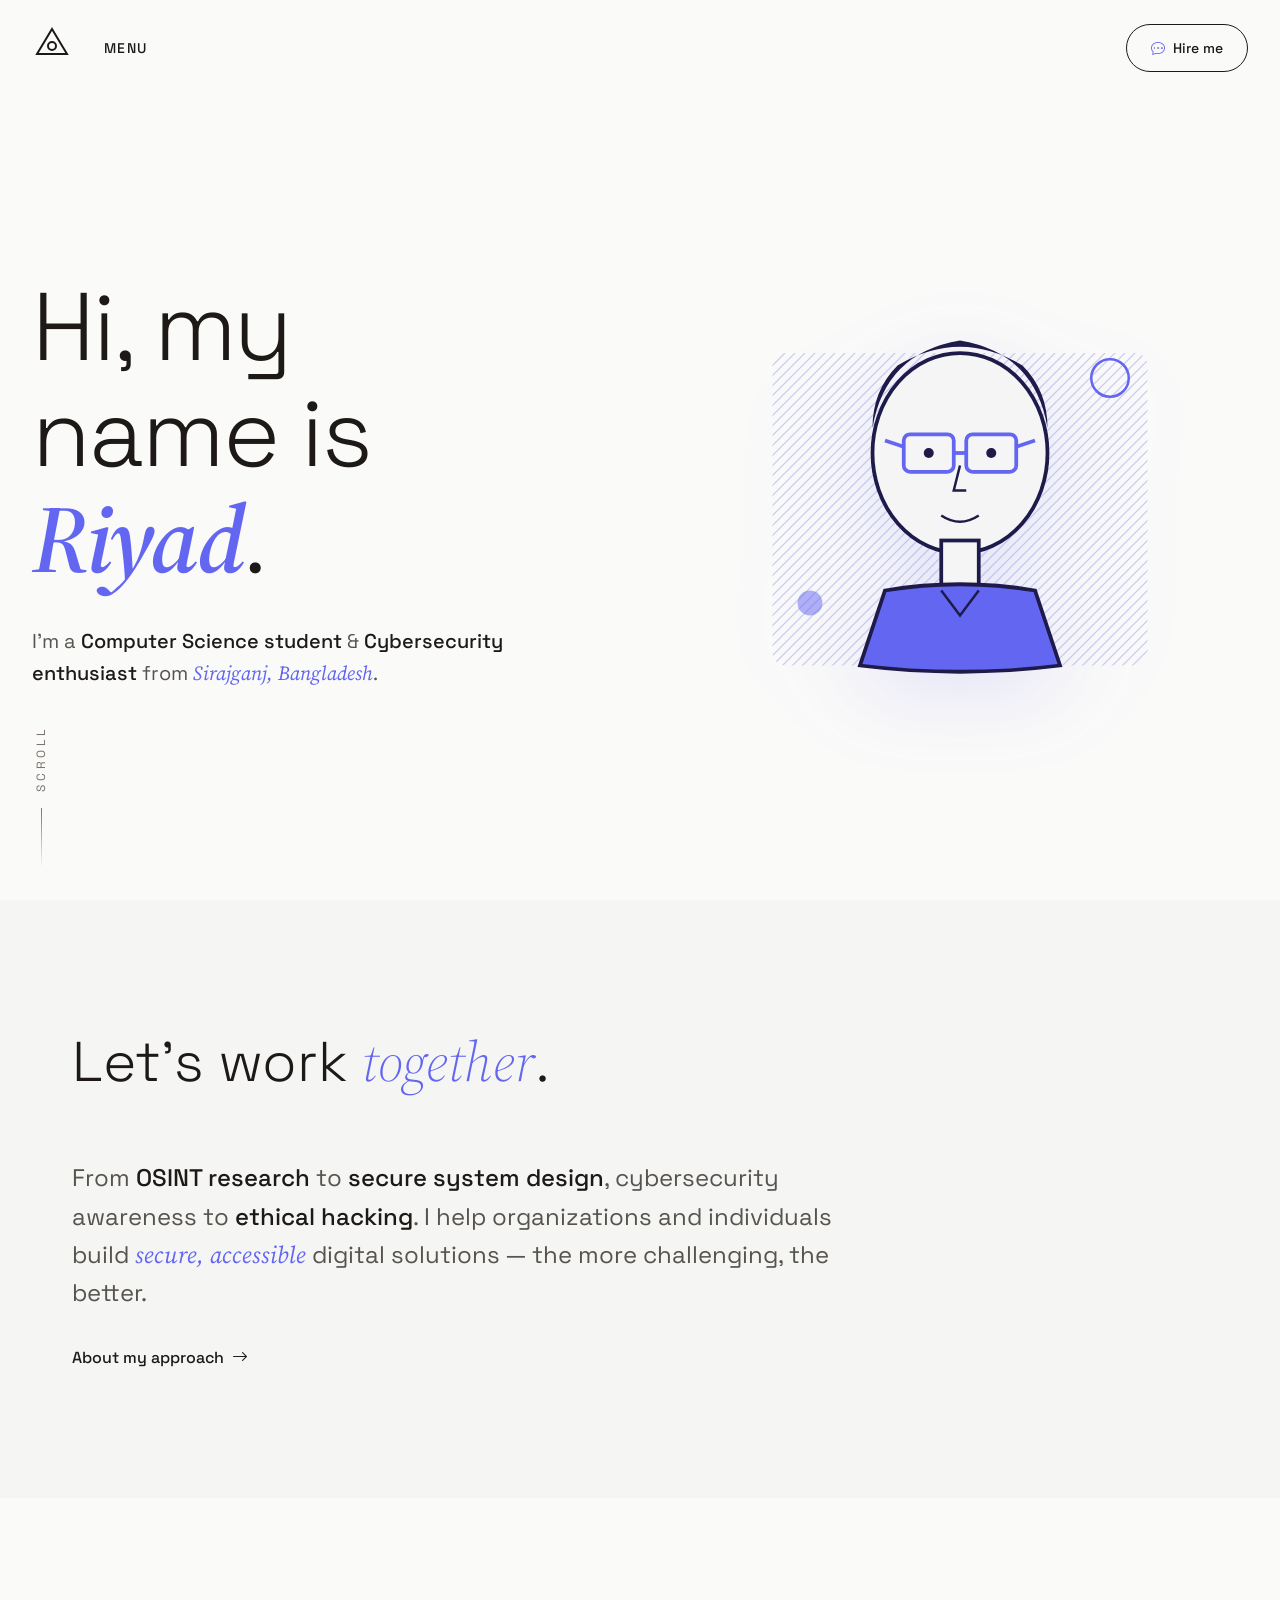
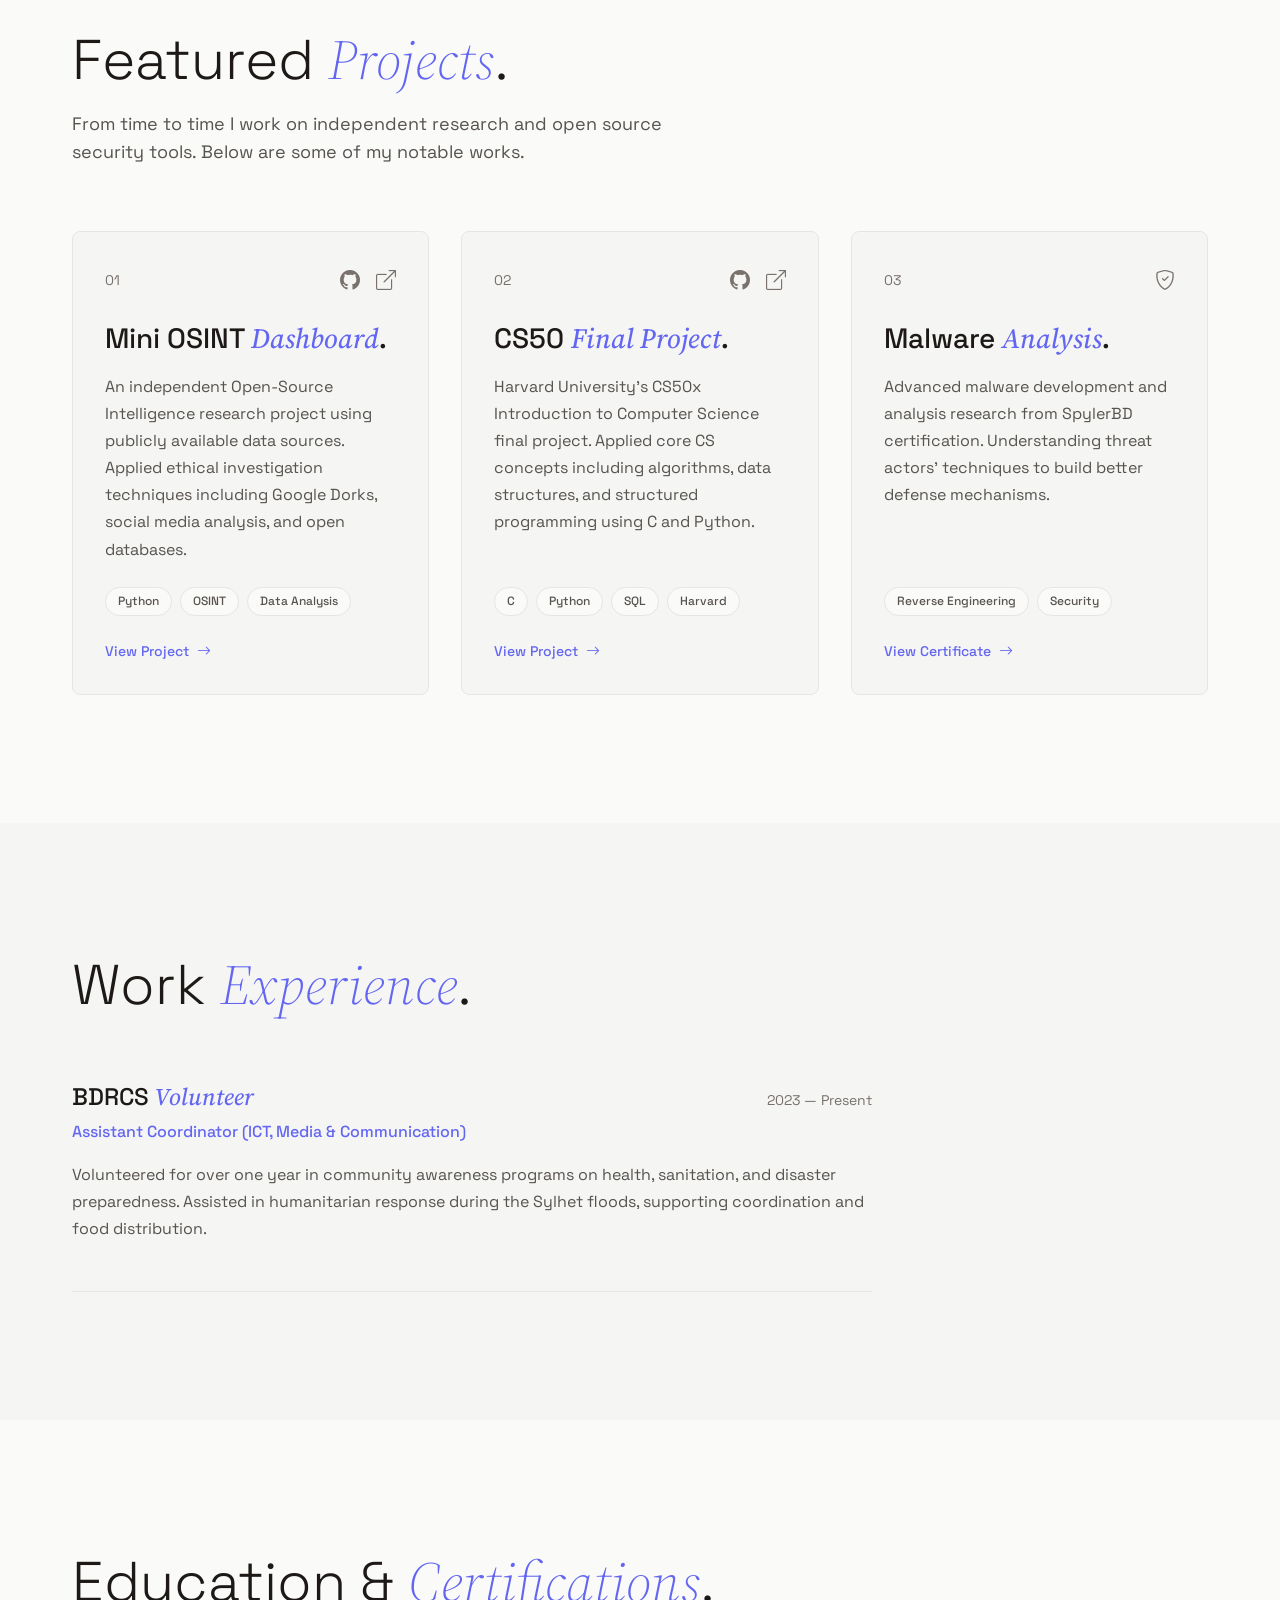
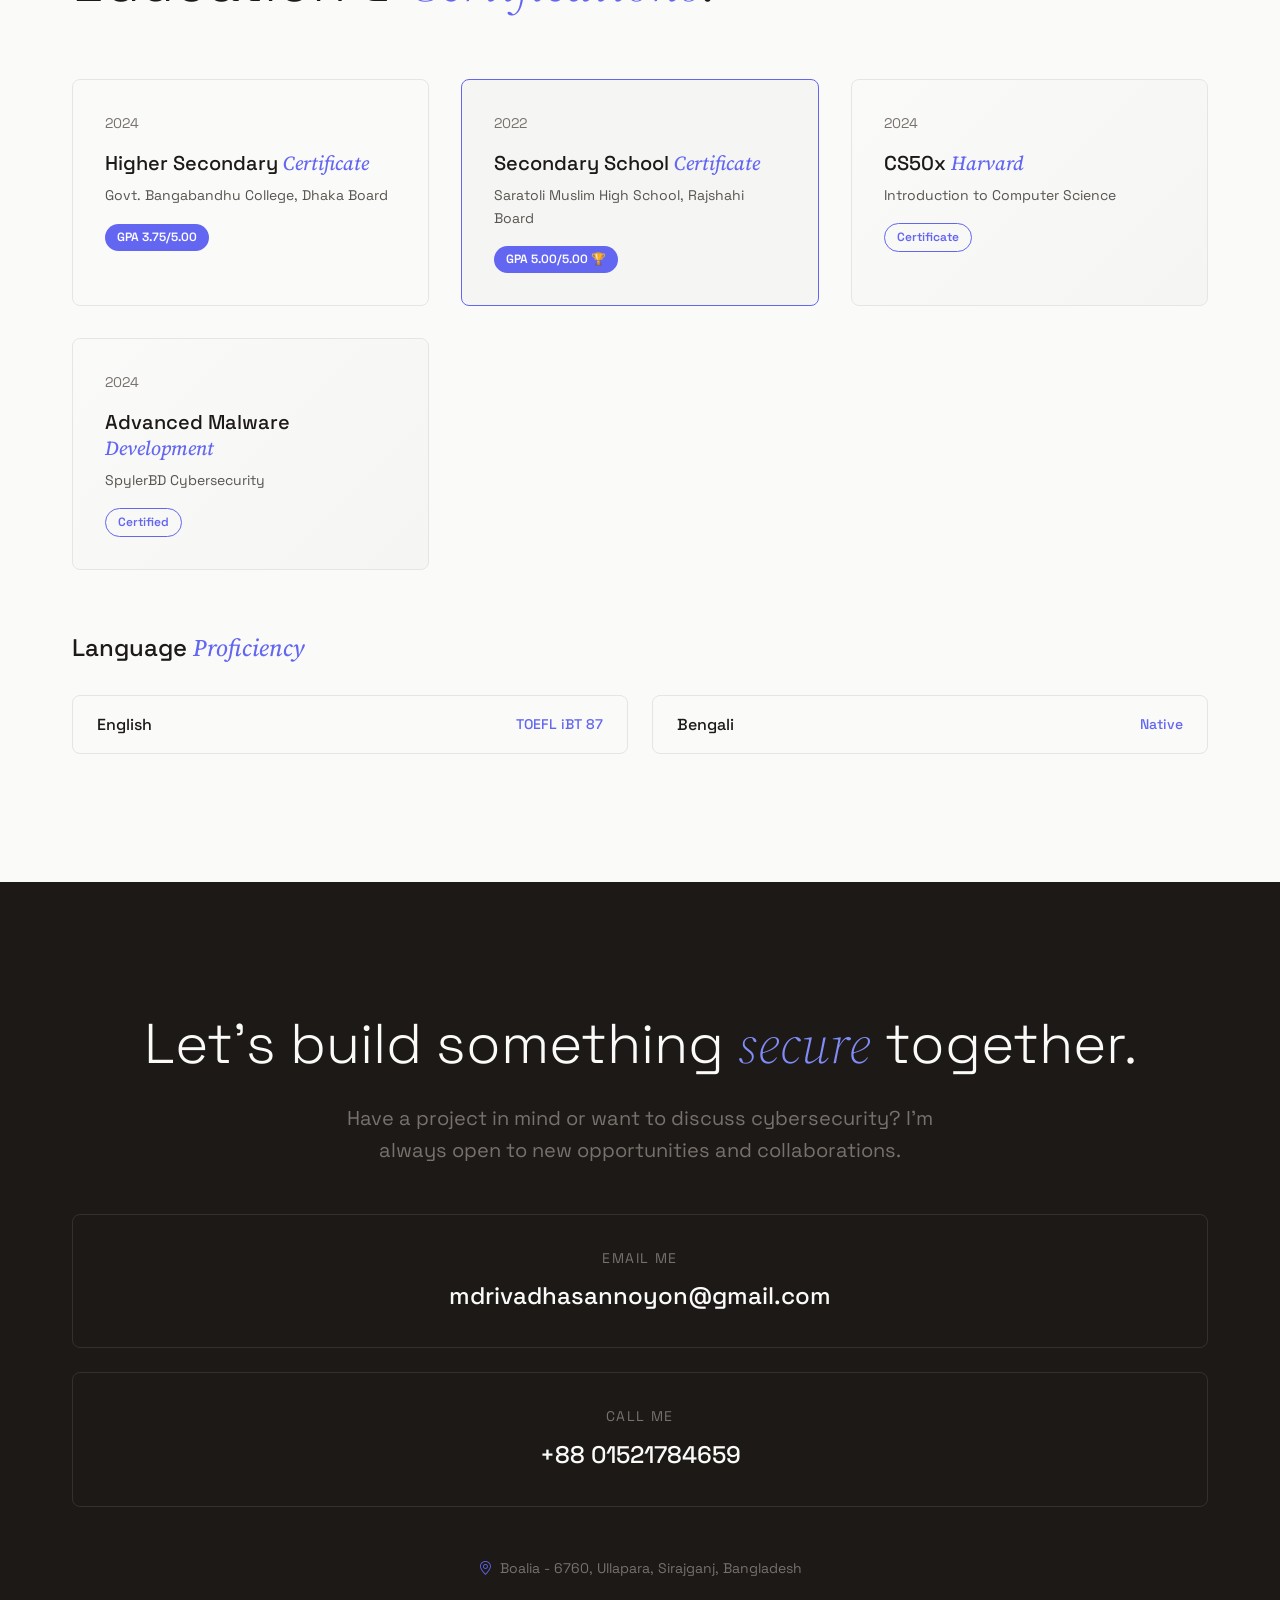
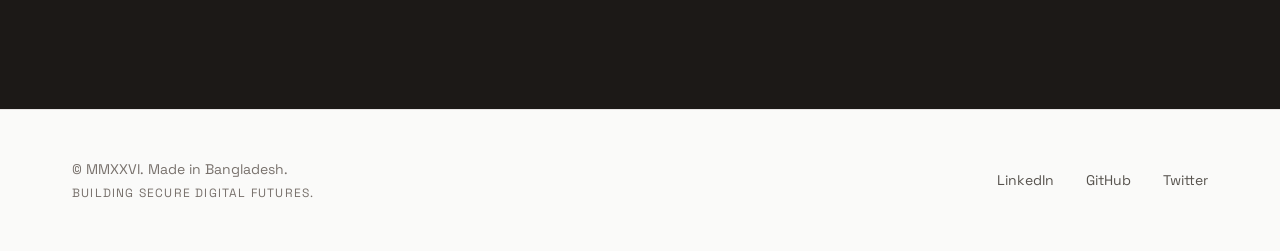
==== index.html @ 02d6d2a3 "Add files via upload" ====
<!DOCTYPE html>
<html lang="en">
<head>
    <meta charset="UTF-8">
    <meta name="viewport" content="width=device-width, initial-scale=1.0">
    <meta name="description" content="MD Riyad Hasan Noyon - Computer Science Student & Cybersecurity Enthusiast from Bangladesh">
    <meta name="author" content="MD Riyad Hasan Noyon">

    <title>Riyad Hasan | CS & Cybersecurity</title>

    <!-- Google Fonts -->
    <link rel="preconnect" href="https://fonts.googleapis.com">
    <link rel="preconnect" href="https://fonts.gstatic.com" crossorigin>
    <link href="https://fonts.googleapis.com/css2?family=Space+Grotesk:wght@300;400;500;600;700&family=Source+Serif+4:ital,opsz,wght@0,8..60,400;0,8..60,600;1,8..60,400&display=swap" rel="stylesheet">

    <!-- Bootstrap Icons -->
    <link rel="stylesheet" href="https://cdn.jsdelivr.net/npm/bootstrap-icons@1.11.1/font/bootstrap-icons.css">

    <!-- Custom CSS -->
    <link rel="stylesheet" href="css/style.css">

    <!-- Favicon -->
    <link rel="icon" type="image/svg+xml" href="data:image/svg+xml,<svg xmlns='http://www.w3.org/2000/svg' viewBox='0 0 100 100'><text y='.9em' font-size='90'>🛡️</text></svg>">
</head>
<body>

    <!-- Navigation -->
    <nav class="navbar" id="navbar">
        <div class="nav-brand">
            <a href="#" class="logo">
                <svg width="40" height="40" viewBox="0 0 40 40" fill="none" xmlns="http://www.w3.org/2000/svg">
                    <path d="M20 5L35 30H5L20 5Z" stroke="currentColor" stroke-width="2" fill="none"/>
                    <circle cx="20" cy="22" r="4" stroke="currentColor" stroke-width="2" fill="none"/>
                </svg>
            </a>
            <button class="menu-toggle" id="menuToggle">
                <span>Menu</span>
            </button>
        </div>

        <div class="nav-actions">
            <a href="#contact" class="btn-hire">
                <i class="bi bi-chat-dots"></i>
                Hire me
            </a>
        </div>
    </nav>

    <!-- Full Screen Menu -->
    <div class="fullscreen-menu" id="fullscreenMenu">
        <div class="menu-header">
            <span>Close Menu</span>
            <button class="menu-close" id="menuClose">
                <i class="bi bi-x-lg"></i>
            </button>
        </div>

        <div class="menu-content">
            <div class="menu-links">
                <a href="#home" class="menu-link">
                    <span class="menu-number">01</span>
                    <span class="menu-text">Home</span>
                    <span class="menu-desc">Back to the home page.</span>
                </a>
                <a href="#about" class="menu-link">
                    <span class="menu-number">02</span>
                    <span class="menu-text">About</span>
                    <span class="menu-desc">A little about me and my background.</span>
                </a>
                <a href="#experience" class="menu-link">
                    <span class="menu-number">03</span>
                    <span class="menu-text">Experience</span>
                    <span class="menu-desc">My work and volunteer history.</span>
                </a>
                <a href="#projects" class="menu-link">
                    <span class="menu-number">04</span>
                    <span class="menu-text">Projects</span>
                    <span class="menu-desc">My latest work and research.</span>
                </a>
                <a href="#contact" class="menu-link">
                    <span class="menu-number">05</span>
                    <span class="menu-text">Contact</span>
                    <span class="menu-desc">Let's work together.</span>
                </a>
            </div>

            <div class="menu-socials">
                <a href="#" class="social-link">Follow me on LinkedIn</a>
                <a href="#" class="social-link">Visit my GitHub</a>
                <a href="#" class="social-link">Follow me on Twitter</a>
                <a href="mailto:mdrivadhasannoyon@gmail.com" class="social-link">Send me an Email</a>
            </div>
        </div>
    </div>

    <!-- Hero Section -->
    <section id="home" class="hero">
        <div class="hero-content">
            <h1 class="hero-title">
                <span class="line">Hi, my</span>
                <span class="line">
                    name is <em class="highlight">Riyad</em>.
                </span>
            </h1>

            <p class="hero-subtitle">
                I'm a <strong>Computer Science student</strong> & <strong>Cybersecurity enthusiast</strong>
                from <em>Sirajganj, Bangladesh</em>.
            </p>
        </div>

        <div class="hero-visual">
            <div class="avatar-container">
                <svg class="avatar" viewBox="0 0 400 400" xmlns="http://www.w3.org/2000/svg">
                    <!-- Background Pattern -->
                    <defs>
                        <pattern id="diagonalHatch" patternUnits="userSpaceOnUse" width="8" height="8">
                            <path d="M-2,2 l4,-4 M0,8 l8,-8 M6,10 l4,-4" stroke="#6366f1" stroke-width="1" opacity="0.3"/>
                        </pattern>
                    </defs>

                    <!-- Background Shape -->
                    <rect x="50" y="100" width="300" height="250" fill="url(#diagonalHatch)" rx="10"/>

                    <!-- Head -->
                    <ellipse cx="200" cy="180" rx="70" ry="80" fill="#f5f5f5" stroke="#1e1b4b" stroke-width="3"/>

                    <!-- Hair -->
                    <path d="M130 160 Q140 100 200 90 Q260 100 270 160 Q270 130 250 110 Q200 80 150 110 Q130 130 130 160" fill="#1e1b4b"/>

                    <!-- Glasses -->
                    <g stroke="#6366f1" stroke-width="3" fill="none">
                        <rect x="155" y="165" width="40" height="30" rx="5"/>
                        <rect x="205" y="165" width="40" height="30" rx="5"/>
                        <line x1="195" y1="180" x2="205" y2="180"/>
                        <line x1="155" y1="175" x2="140" y2="170"/>
                        <line x1="245" y1="175" x2="260" y2="170"/>
                    </g>

                    <!-- Eyes -->
                    <circle cx="175" cy="180" r="4" fill="#1e1b4b"/>
                    <circle cx="225" cy="180" r="4" fill="#1e1b4b"/>

                    <!-- Nose -->
                    <path d="M200 190 L195 210 L205 210" fill="none" stroke="#1e1b4b" stroke-width="2"/>

                    <!-- Mouth -->
                    <path d="M185 230 Q200 240 215 230" fill="none" stroke="#1e1b4b" stroke-width="2"/>

                    <!-- Neck -->
                    <rect x="185" y="250" width="30" height="40" fill="#f5f5f5" stroke="#1e1b4b" stroke-width="3"/>

                    <!-- Body/Shirt -->
                    <path d="M140 290 Q200 280 260 290 L280 350 Q200 360 120 350 Z" fill="#6366f1" stroke="#1e1b4b" stroke-width="3"/>

                    <!-- Collar -->
                    <path d="M185 290 L200 310 L215 290" fill="none" stroke="#1e1b4b" stroke-width="2"/>

                    <!-- Decorative Elements -->
                    <circle cx="320" cy="120" r="15" fill="none" stroke="#6366f1" stroke-width="2"/>
                    <circle cx="80" cy="300" r="10" fill="#6366f1" opacity="0.5"/>
                </svg>
            </div>
        </div>

        <div class="scroll-indicator">
            <span class="scroll-text">Scroll</span>
            <div class="scroll-line"></div>
        </div>
    </section>

    <!-- Work/Approach Section -->
    <section id="about" class="section approach">
        <div class="container">
            <div class="section-header">
                <h2 class="section-title">Let's work <em>together</em>.</h2>
            </div>

            <div class="approach-content">
                <p class="lead">
                    From <strong>OSINT research</strong> to <strong>secure system design</strong>,
                    cybersecurity awareness to <strong>ethical hacking</strong>. I help organizations
                    and individuals build <em>secure, accessible</em> digital solutions —
                    the more challenging, the better.
                </p>

                <a href="#contact" class="link-arrow">
                    About my approach
                    <i class="bi bi-arrow-right"></i>
                </a>
            </div>
        </div>
    </section>

    <!-- Open Source/Projects Section -->
    <section id="projects" class="section projects">
        <div class="container">
            <div class="section-header">
                <h2 class="section-title">Featured <em>Projects</em>.</h2>
                <p class="section-subtitle">
                    From time to time I work on independent research and open source security tools.
                    Below are some of my notable works.
                </p>
            </div>

            <div class="projects-grid">
                <!-- Project 1 -->
                <article class="project-card">
                    <div class="project-header">
                        <span class="project-number">01</span>
                        <div class="project-links">
                            <a href="#" class="project-link"><i class="bi bi-github"></i></a>
                            <a href="#" class="project-link"><i class="bi bi-box-arrow-up-right"></i></a>
                        </div>
                    </div>
                    <h3 class="project-title">Mini OSINT <em>Dashboard</em>.</h3>
                    <p class="project-desc">
                        An independent Open-Source Intelligence research project using publicly available
                        data sources. Applied ethical investigation techniques including Google Dorks,
                        social media analysis, and open databases.
                    </p>
                    <div class="project-stats">
                        <span class="stat">Python</span>
                        <span class="stat">OSINT</span>
                        <span class="stat">Data Analysis</span>
                    </div>
                    <a href="#" class="project-cta">
                        View Project
                        <i class="bi bi-arrow-right"></i>
                    </a>
                </article>

                <!-- Project 2 -->
                <article class="project-card">
                    <div class="project-header">
                        <span class="project-number">02</span>
                        <div class="project-links">
                            <a href="#" class="project-link"><i class="bi bi-github"></i></a>
                            <a href="#" class="project-link"><i class="bi bi-box-arrow-up-right"></i></a>
                        </div>
                    </div>
                    <h3 class="project-title">CS50 <em>Final Project</em>.</h3>
                    <p class="project-desc">
                        Harvard University's CS50x Introduction to Computer Science final project.
                        Applied core CS concepts including algorithms, data structures, and structured
                        programming using C and Python.
                    </p>
                    <div class="project-stats">
                        <span class="stat">C</span>
                        <span class="stat">Python</span>
                        <span class="stat">SQL</span>
                        <span class="stat">Harvard</span>
                    </div>
                    <a href="#" class="project-cta">
                        View Project
                        <i class="bi bi-arrow-right"></i>
                    </a>
                </article>

                <!-- Project 3 -->
                <article class="project-card">
                    <div class="project-header">
                        <span class="project-number">03</span>
                        <div class="project-links">
                            <a href="#" class="project-link"><i class="bi bi-shield-check"></i></a>
                        </div>
                    </div>
                    <h3 class="project-title">Malware <em>Analysis</em>.</h3>
                    <p class="project-desc">
                        Advanced malware development and analysis research from SpylerBD certification.
                        Understanding threat actors' techniques to build better defense mechanisms.
                    </p>
                    <div class="project-stats">
                        <span class="stat">Reverse Engineering</span>
                        <span class="stat">Security</span>
                    </div>
                    <a href="#" class="project-cta">
                        View Certificate
                        <i class="bi bi-arrow-right"></i>
                    </a>
                </article>
            </div>
        </div>
    </section>

    <!-- Experience Section -->
    <section id="experience" class="section experience">
        <div class="container">
            <div class="section-header">
                <h2 class="section-title">Work <em>Experience</em>.</h2>
            </div>

            <div class="experience-list">
                <div class="experience-item">
                    <div class="exp-header">
                        <h3 class="exp-title">BDRCS <em>Volunteer</em></h3>
                        <span class="exp-date">2023 — Present</span>
                    </div>
                    <p class="exp-role">Assistant Coordinator (ICT, Media & Communication)</p>
                    <p class="exp-desc">
                        Volunteered for over one year in community awareness programs on health,
                        sanitation, and disaster preparedness. Assisted in humanitarian response
                        during the Sylhet floods, supporting coordination and food distribution.
                    </p>
                </div>
            </div>
        </div>
    </section>

    <!-- Education Section -->
    <section id="education" class="section education">
        <div class="container">
            <div class="section-header">
                <h2 class="section-title">Education & <em>Certifications</em>.</h2>
            </div>

            <div class="education-grid">
                <div class="edu-item">
                    <span class="edu-year">2024</span>
                    <h3 class="edu-title">Higher Secondary <em>Certificate</em></h3>
                    <p class="edu-school">Govt. Bangabandhu College, Dhaka Board</p>
                    <span class="edu-grade">GPA 3.75/5.00</span>
                </div>

                <div class="edu-item featured">
                    <span class="edu-year">2022</span>
                    <h3 class="edu-title">Secondary School <em>Certificate</em></h3>
                    <p class="edu-school">Saratoli Muslim High School, Rajshahi Board</p>
                    <span class="edu-grade">GPA 5.00/5.00 🏆</span>
                </div>

                <div class="edu-item cert">
                    <span class="edu-year">2024</span>
                    <h3 class="edu-title">CS50x <em>Harvard</em></h3>
                    <p class="edu-school">Introduction to Computer Science</p>
                    <span class="edu-badge">Certificate</span>
                </div>

                <div class="edu-item cert">
                    <span class="edu-year">2024</span>
                    <h3 class="edu-title">Advanced Malware <em>Development</em></h3>
                    <p class="edu-school">SpylerBD Cybersecurity</p>
                    <span class="edu-badge">Certified</span>
                </div>
            </div>

            <div class="language-section">
                <h3 class="subsection-title">Language <em>Proficiency</em></h3>
                <div class="lang-grid">
                    <div class="lang-item">
                        <span class="lang-name">English</span>
                        <span class="lang-level">TOEFL iBT 87</span>
                    </div>
                    <div class="lang-item">
                        <span class="lang-name">Bengali</span>
                        <span class="lang-level">Native</span>
                    </div>
                </div>
            </div>
        </div>
    </section>

    <!-- Contact Section -->
    <section id="contact" class="section contact">
        <div class="container">
            <div class="contact-content">
                <h2 class="contact-title">Let's build something <em>secure</em> together.</h2>
                <p class="contact-lead">
                    Have a project in mind or want to discuss cybersecurity?
                    I'm always open to new opportunities and collaborations.
                </p>

                <div class="contact-methods">
                    <a href="mailto:mdrivadhasannoyon@gmail.com" class="contact-big">
                        <span class="contact-label">Email me</span>
                        <span class="contact-value">mdrivadhasannoyon@gmail.com</span>
                    </a>

                    <a href="tel:+8801521784659" class="contact-big">
                        <span class="contact-label">Call me</span>
                        <span class="contact-value">+88 01521784659</span>
                    </a>
                </div>

                <div class="contact-location">
                    <i class="bi bi-geo-alt"></i>
                    <span>Boalia - 6760, Ullapara, Sirajganj, Bangladesh</span>
                </div>
            </div>
        </div>
    </section>

    <!-- Footer -->
    <footer class="footer">
        <div class="container">
            <div class="footer-content">
                <div class="footer-left">
                    <p class="copyright">© <span class="year">MMXXV</span>. Made in Bangladesh.</p>
                    <p class="footer-tagline">Building secure digital futures.</p>
                </div>

                <div class="footer-right">
                    <div class="footer-links">
                        <a href="#" class="footer-link">LinkedIn</a>
                        <a href="#" class="footer-link">GitHub</a>
                        <a href="#" class="footer-link">Twitter</a>
                    </div>
                </div>
            </div>
        </div>
    </footer>

    <!-- Scripts -->
    <script src="js/main.js"></script>
</body>
</html>
---- css/style.css ----
/* CSS Variables */
:root {
    --bg-primary: #fafaf9;
    --bg-secondary: #f5f5f4;
    --text-primary: #1c1917;
    --text-secondary: #57534e;
    --text-muted: #78716c;
    --accent: #6366f1;
    --accent-light: #818cf8;
    --accent-dark: #4f46e5;
    --border: #e7e5e4;
    --font-sans: 'Space Grotesk', sans-serif;
    --font-serif: 'Source Serif 4', serif;
    --transition: all 0.3s cubic-bezier(0.4, 0, 0.2, 1);
}

/* Reset */
*, *::before, *::after {
    margin: 0;
    padding: 0;
    box-sizing: border-box;
}

html {
    scroll-behavior: smooth;
    font-size: 16px;
}

body {
    font-family: var(--font-sans);
    background-color: var(--bg-primary);
    color: var(--text-primary);
    line-height: 1.6;
    overflow-x: hidden;
    -webkit-font-smoothing: antialiased;
}

/* Typography */
h1, h2, h3, h4, h5, h6 {
    font-weight: 500;
    line-height: 1.2;
}

em, .highlight {
    font-family: var(--font-serif);
    font-style: italic;
    color: var(--accent);
}

/* Container */
.container {
    width: 100%;
    max-width: 1200px;
    margin: 0 auto;
    padding: 0 2rem;
}

/* Navigation */
.navbar {
    position: fixed;
    top: 0;
    left: 0;
    right: 0;
    display: flex;
    justify-content: space-between;
    align-items: center;
    padding: 1.5rem 2rem;
    z-index: 100;
    background: rgba(250, 250, 249, 0.9);
    backdrop-filter: blur(10px);
    border-bottom: 1px solid transparent;
    transition: var(--transition);
}

.navbar.scrolled {
    border-bottom-color: var(--border);
}

.nav-brand {
    display: flex;
    align-items: center;
    gap: 1.5rem;
}

.logo {
    color: var(--text-primary);
    transition: var(--transition);
}

.logo:hover {
    color: var(--accent);
    transform: rotate(5deg);
}

.menu-toggle {
    background: none;
    border: none;
    font-family: var(--font-sans);
    font-size: 0.875rem;
    font-weight: 500;
    text-transform: uppercase;
    letter-spacing: 0.1em;
    color: var(--text-primary);
    cursor: pointer;
    padding: 0.5rem;
    position: relative;
    transition: var(--transition);
}

.menu-toggle::after {
    content: '';
    position: absolute;
    bottom: 0;
    left: 0;
    width: 100%;
    height: 1px;
    background: var(--accent);
    transform: scaleX(0);
    transform-origin: right;
    transition: transform 0.3s ease;
}

.menu-toggle:hover::after {
    transform: scaleX(1);
    transform-origin: left;
}

.btn-hire {
    display: inline-flex;
    align-items: center;
    gap: 0.5rem;
    padding: 0.75rem 1.5rem;
    border: 1px solid var(--text-primary);
    border-radius: 50px;
    text-decoration: none;
    color: var(--text-primary);
    font-size: 0.875rem;
    font-weight: 500;
    transition: var(--transition);
}

.btn-hire:hover {
    background: var(--text-primary);
    color: var(--bg-primary);
}

.btn-hire i {
    color: var(--accent);
    transition: var(--transition);
}

.btn-hire:hover i {
    color: var(--accent-light);
}

/* Fullscreen Menu */
.fullscreen-menu {
    position: fixed;
    top: 0;
    left: 0;
    width: 100%;
    height: 100vh;
    background: var(--bg-primary);
    z-index: 200;
    display: flex;
    flex-direction: column;
    opacity: 0;
    visibility: hidden;
    transition: var(--transition);
}

.fullscreen-menu.active {
    opacity: 1;
    visibility: visible;
}

.menu-header {
    display: flex;
    justify-content: space-between;
    align-items: center;
    padding: 1.5rem 2rem;
    border-bottom: 1px solid var(--border);
}

.menu-header span {
    font-size: 0.875rem;
    color: var(--text-muted);
    text-transform: uppercase;
    letter-spacing: 0.1em;
}

.menu-close {
    background: none;
    border: none;
    font-size: 1.5rem;
    color: var(--text-primary);
    cursor: pointer;
    transition: var(--transition);
}

.menu-close:hover {
    color: var(--accent);
    transform: rotate(90deg);
}

.menu-content {
    flex: 1;
    display: flex;
    flex-direction: column;
    justify-content: center;
    padding: 2rem;
    overflow-y: auto;
}

.menu-links {
    margin-bottom: 4rem;
}

.menu-link {
    display: block;
    padding: 1.5rem 0;
    text-decoration: none;
    border-bottom: 1px solid var(--border);
    transition: var(--transition);
}

.menu-link:hover {
    padding-left: 1rem;
    background: var(--bg-secondary);
}

.menu-number {
    display: inline-block;
    width: 3rem;
    font-size: 0.875rem;
    color: var(--text-muted);
    font-family: var(--font-mono);
}

.menu-text {
    font-size: 2rem;
    font-weight: 500;
    color: var(--text-primary);
    margin-right: 1rem;
}

.menu-desc {
    font-size: 0.875rem;
    color: var(--text-muted);
    display: block;
    margin-top: 0.25rem;
    margin-left: 3rem;
}

.menu-socials {
    display: flex;
    flex-wrap: wrap;
    gap: 2rem;
}

.social-link {
    font-size: 0.875rem;
    color: var(--text-secondary);
    text-decoration: none;
    position: relative;
    transition: var(--transition);
}

.social-link::after {
    content: '';
    position: absolute;
    bottom: -2px;
    left: 0;
    width: 100%;
    height: 1px;
    background: var(--accent);
    transform: scaleX(0);
    transform-origin: right;
    transition: transform 0.3s ease;
}

.social-link:hover {
    color: var(--accent);
}

.social-link:hover::after {
    transform: scaleX(1);
    transform-origin: left;
}

/* Hero Section */
.hero {
    min-height: 100vh;
    display: grid;
    grid-template-columns: 1fr 1fr;
    align-items: center;
    padding: 8rem 2rem 4rem;
    position: relative;
    gap: 4rem;
}

.hero-content {
    max-width: 600px;
}

.hero-title {
    font-size: clamp(3rem, 8vw, 6rem);
    font-weight: 300;
    line-height: 1.1;
    margin-bottom: 2rem;
    letter-spacing: -0.02em;
}

.hero-title .line {
    display: block;
}

.hero-title .highlight {
    font-weight: 600;
}

.hero-subtitle {
    font-size: 1.25rem;
    color: var(--text-secondary);
    line-height: 1.6;
    max-width: 500px;
}

.hero-subtitle strong {
    color: var(--text-primary);
    font-weight: 500;
}

.hero-subtitle em {
    color: var(--accent);
}

/* Hero Visual */
.hero-visual {
    display: flex;
    justify-content: center;
    align-items: center;
}

.avatar-container {
    width: 100%;
    max-width: 500px;
    position: relative;
}

.avatar {
    width: 100%;
    height: auto;
    filter: drop-shadow(0 20px 40px rgba(99, 102, 241, 0.15));
    animation: float 6s ease-in-out infinite;
}

@keyframes float {
    0%, 100% { transform: translateY(0px); }
    50% { transform: translateY(-20px); }
}

/* Scroll Indicator */
.scroll-indicator {
    position: absolute;
    bottom: 2rem;
    left: 2rem;
    display: flex;
    flex-direction: column;
    align-items: center;
    gap: 1rem;
}

.scroll-text {
    font-size: 0.75rem;
    text-transform: uppercase;
    letter-spacing: 0.3em;
    color: var(--text-muted);
    writing-mode: vertical-rl;
    transform: rotate(180deg);
}

.scroll-line {
    width: 1px;
    height: 60px;
    background: linear-gradient(to bottom, var(--accent), transparent);
    animation: scrollPulse 2s ease-in-out infinite;
}

@keyframes scrollPulse {
    0%, 100% { opacity: 1; transform: scaleY(1); }
    50% { opacity: 0.5; transform: scaleY(0.8); }
}

/* Sections */
.section {
    padding: 8rem 0;
}

.section-header {
    margin-bottom: 4rem;
}

.section-title {
    font-size: clamp(2rem, 5vw, 3.5rem);
    font-weight: 300;
    line-height: 1.2;
}

.section-subtitle {
    font-size: 1.125rem;
    color: var(--text-secondary);
    max-width: 600px;
    margin-top: 1rem;
}

/* Approach Section */
.approach {
    background: var(--bg-secondary);
}

.approach-content {
    max-width: 800px;
}

.approach .lead {
    font-size: 1.5rem;
    line-height: 1.6;
    color: var(--text-secondary);
    margin-bottom: 2rem;
}

.approach .lead strong {
    color: var(--text-primary);
    font-weight: 500;
}

.approach .lead em {
    color: var(--accent);
}

.link-arrow {
    display: inline-flex;
    align-items: center;
    gap: 0.5rem;
    font-size: 1rem;
    font-weight: 500;
    color: var(--text-primary);
    text-decoration: none;
    position: relative;
    transition: var(--transition);
}

.link-arrow::after {
    content: '';
    position: absolute;
    bottom: -2px;
    left: 0;
    width: 100%;
    height: 1px;
    background: var(--accent);
    transform: scaleX(0);
    transform-origin: right;
    transition: transform 0.3s ease;
}

.link-arrow:hover {
    color: var(--accent);
}

.link-arrow:hover::after {
    transform: scaleX(1);
    transform-origin: left;
}

.link-arrow i {
    transition: transform 0.3s ease;
}

.link-arrow:hover i {
    transform: translateX(5px);
}

/* Projects Section */
.projects-grid {
    display: grid;
    grid-template-columns: repeat(auto-fit, minmax(350px, 1fr));
    gap: 2rem;
}

.project-card {
    background: var(--bg-secondary);
    border: 1px solid var(--border);
    border-radius: 8px;
    padding: 2rem;
    transition: var(--transition);
    display: flex;
    flex-direction: column;
}

.project-card:hover {
    transform: translateY(-5px);
    box-shadow: 0 20px 40px rgba(0, 0, 0, 0.05);
    border-color: var(--accent);
}

.project-header {
    display: flex;
    justify-content: space-between;
    align-items: center;
    margin-bottom: 1.5rem;
}

.project-number {
    font-size: 0.875rem;
    color: var(--text-muted);
    font-family: var(--font-mono);
}

.project-links {
    display: flex;
    gap: 1rem;
}

.project-link {
    color: var(--text-muted);
    font-size: 1.25rem;
    transition: var(--transition);
}

.project-link:hover {
    color: var(--accent);
    transform: translateY(-2px);
}

.project-title {
    font-size: 1.75rem;
    font-weight: 500;
    margin-bottom: 1rem;
    line-height: 1.3;
}

.project-desc {
    color: var(--text-secondary);
    line-height: 1.7;
    margin-bottom: 1.5rem;
    flex: 1;
}

.project-stats {
    display: flex;
    flex-wrap: wrap;
    gap: 0.5rem;
    margin-bottom: 1.5rem;
}

.stat {
    font-size: 0.75rem;
    padding: 0.25rem 0.75rem;
    background: var(--bg-primary);
    border: 1px solid var(--border);
    border-radius: 20px;
    color: var(--text-secondary);
    font-weight: 500;
}

.project-cta {
    display: inline-flex;
    align-items: center;
    gap: 0.5rem;
    font-size: 0.875rem;
    font-weight: 500;
    color: var(--accent);
    text-decoration: none;
    transition: var(--transition);
}

.project-cta:hover {
    gap: 1rem;
}

/* Experience Section */
.experience {
    background: var(--bg-secondary);
}

.experience-list {
    max-width: 800px;
}

.experience-item {
    padding: 3rem 0;
    border-bottom: 1px solid var(--border);
}

.experience-item:first-child {
    padding-top: 0;
}

.exp-header {
    display: flex;
    justify-content: space-between;
    align-items: baseline;
    margin-bottom: 0.5rem;
    flex-wrap: wrap;
    gap: 1rem;
}

.exp-title {
    font-size: 1.5rem;
    font-weight: 500;
}

.exp-date {
    font-size: 0.875rem;
    color: var(--text-muted);
    font-family: var(--font-mono);
}

.exp-role {
    font-size: 1rem;
    color: var(--accent);
    margin-bottom: 1rem;
    font-weight: 500;
}

.exp-desc {
    color: var(--text-secondary);
    line-height: 1.7;
}

/* Education Section */
.education-grid {
    display: grid;
    grid-template-columns: repeat(auto-fit, minmax(280px, 1fr));
    gap: 2rem;
    margin-bottom: 4rem;
}

.edu-item {
    padding: 2rem;
    border: 1px solid var(--border);
    border-radius: 8px;
    transition: var(--transition);
    position: relative;
}

.edu-item:hover {
    border-color: var(--accent);
    transform: translateY(-3px);
}

.edu-item.featured {
    background: var(--bg-secondary);
    border-color: var(--accent);
}

.edu-item.cert {
    background: linear-gradient(135deg, var(--bg-primary) 0%, var(--bg-secondary) 100%);
}

.edu-year {
    font-size: 0.875rem;
    color: var(--text-muted);
    font-family: var(--font-mono);
    display: block;
    margin-bottom: 1rem;
}

.edu-title {
    font-size: 1.25rem;
    font-weight: 500;
    margin-bottom: 0.5rem;
    line-height: 1.3;
}

.edu-school {
    font-size: 0.875rem;
    color: var(--text-secondary);
    margin-bottom: 1rem;
}

.edu-grade {
    display: inline-block;
    padding: 0.25rem 0.75rem;
    background: var(--accent);
    color: white;
    font-size: 0.75rem;
    font-weight: 600;
    border-radius: 20px;
}

.edu-badge {
    display: inline-block;
    padding: 0.25rem 0.75rem;
    border: 1px solid var(--accent);
    color: var(--accent);
    font-size: 0.75rem;
    font-weight: 600;
    border-radius: 20px;
}

/* Language Section */
.subsection-title {
    font-size: 1.5rem;
    font-weight: 500;
    margin-bottom: 2rem;
}

.lang-grid {
    display: grid;
    grid-template-columns: repeat(auto-fit, minmax(200px, 1fr));
    gap: 1.5rem;
}

.lang-item {
    display: flex;
    justify-content: space-between;
    align-items: center;
    padding: 1rem 1.5rem;
    border: 1px solid var(--border);
    border-radius: 8px;
    transition: var(--transition);
}

.lang-item:hover {
    border-color: var(--accent);
    background: var(--bg-secondary);
}

.lang-name {
    font-weight: 500;
}

.lang-level {
    font-size: 0.875rem;
    color: var(--accent);
    font-weight: 500;
}

/* Contact Section */
.contact {
    background: var(--text-primary);
    color: var(--bg-primary);
    text-align: center;
}

.contact-title {
    font-size: clamp(2rem, 5vw, 3.5rem);
    font-weight: 300;
    margin-bottom: 1.5rem;
    color: var(--bg-primary);
}

.contact-title em {
    color: var(--accent-light);
}

.contact-lead {
    font-size: 1.25rem;
    color: var(--text-muted);
    max-width: 600px;
    margin: 0 auto 3rem;
}

.contact-methods {
    display: flex;
    flex-direction: column;
    gap: 1.5rem;
    margin-bottom: 3rem;
}

.contact-big {
    display: flex;
    flex-direction: column;
    gap: 0.5rem;
    padding: 2rem;
    border: 1px solid rgba(255, 255, 255, 0.1);
    border-radius: 8px;
    text-decoration: none;
    color: var(--bg-primary);
    transition: var(--transition);
}

.contact-big:hover {
    border-color: var(--accent);
    background: rgba(99, 102, 241, 0.1);
    transform: translateY(-3px);
}

.contact-label {
    font-size: 0.875rem;
    color: var(--text-muted);
    text-transform: uppercase;
    letter-spacing: 0.1em;
}

.contact-value {
    font-size: 1.5rem;
    font-weight: 500;
    color: var(--bg-primary);
}

.contact-location {
    display: inline-flex;
    align-items: center;
    gap: 0.5rem;
    color: var(--text-muted);
    font-size: 0.875rem;
}

.contact-location i {
    color: var(--accent);
}

/* Footer */
.footer {
    padding: 3rem 0;
    border-top: 1px solid var(--border);
}

.footer-content {
    display: flex;
    justify-content: space-between;
    align-items: center;
    flex-wrap: wrap;
    gap: 2rem;
}

.copyright {
    font-size: 0.875rem;
    color: var(--text-muted);
    margin-bottom: 0.25rem;
}

.year {
    font-family: var(--font-mono);
}

.footer-tagline {
    font-size: 0.75rem;
    color: var(--text-muted);
    text-transform: uppercase;
    letter-spacing: 0.1em;
}

.footer-links {
    display: flex;
    gap: 2rem;
}

.footer-link {
    font-size: 0.875rem;
    color: var(--text-secondary);
    text-decoration: none;
    transition: var(--transition);
}

.footer-link:hover {
    color: var(--accent);
}

/* Responsive */
@media (max-width: 968px) {
    .hero {
        grid-template-columns: 1fr;
        text-align: center;
        padding-top: 6rem;
    }

    .hero-content {
        max-width: 100%;
    }

    .hero-subtitle {
        margin: 0 auto;
    }

    .hero-visual {
        order: -1;
    }

    .avatar-container {
        max-width: 300px;
    }

    .scroll-indicator {
        display: none;
    }

    .menu-text {
        font-size: 1.5rem;
    }

    .menu-desc {
        margin-left: 0;
        margin-top: 0.5rem;
    }
}

@media (max-width: 640px) {
    .navbar {
        padding: 1rem;
    }

    .btn-hire span {
        display: none;
    }

    .hero {
        padding: 5rem 1rem 2rem;
    }

    .section {
        padding: 4rem 0;
    }

    .container {
        padding: 0 1rem;
    }

    .projects-grid {
        grid-template-columns: 1fr;
    }

    .footer-content {
        flex-direction: column;
        text-align: center;
    }
}

/* Animations */
@keyframes fadeInUp {
    from {
        opacity: 0;
        transform: translateY(30px);
    }
    to {
        opacity: 1;
        transform: translateY(0);
    }
}

.fade-in-up {
    animation: fadeInUp 0.6s ease forwards;
}

/* Selection */
::selection {
    background: var(--accent);
    color: white;
}

/* Scrollbar */
::-webkit-scrollbar {
    width: 8px;
}

::-webkit-scrollbar-track {
    background: var(--bg-secondary);
}

::-webkit-scrollbar-thumb {
    background: var(--text-muted);
    border-radius: 4px;
}

::-webkit-scrollbar-thumb:hover {
    background: var(--accent);
}
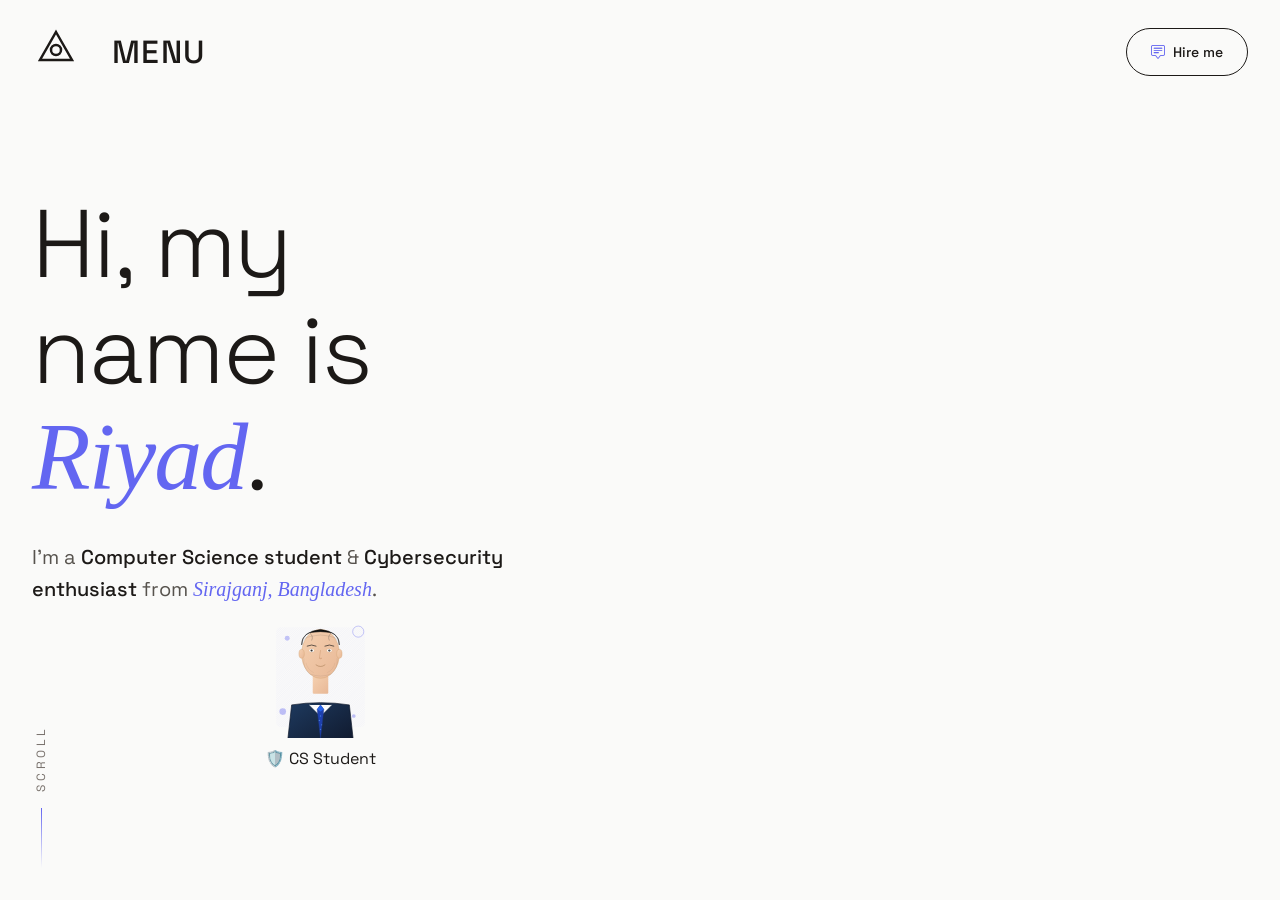
==== commit a1c38824: "Update index.html" ====
--- a/index.html
+++ b/index.html
@@ -4,23 +4,18 @@
     <meta charset="UTF-8">
     <meta name="viewport" content="width=device-width, initial-scale=1.0">
     <meta name="description" content="MD Riyad Hasan Noyon - Computer Science Student & Cybersecurity Enthusiast from Bangladesh">
-    <meta name="author" content="MD Riyad Hasan Noyon">
-
+    
     <title>Riyad Hasan | CS & Cybersecurity</title>
-
-    <!-- Google Fonts -->
+    
+    <!-- Fonts -->
     <link rel="preconnect" href="https://fonts.googleapis.com">
     <link rel="preconnect" href="https://fonts.gstatic.com" crossorigin>
-    <link href="https://fonts.googleapis.com/css2?family=Space+Grotesk:wght@300;400;500;600;700&family=Source+Serif+4:ital,opsz,wght@0,8..60,400;0,8..60,600;1,8..60,400&display=swap" rel="stylesheet">
-
-    <!-- Bootstrap Icons -->
+    <link href="https://fonts.googleapis.com/css2?family=Space+Grotesk:wght@300;400;500;600;700&family=Playfair+Display:ital,wght@0,400;0,600;1,400&display=swap" rel="stylesheet">
+    
+    <!-- Icons -->
     <link rel="stylesheet" href="https://cdn.jsdelivr.net/npm/bootstrap-icons@1.11.1/font/bootstrap-icons.css">
-
-    <!-- Custom CSS -->
+    
     <link rel="stylesheet" href="css/style.css">
-
-    <!-- Favicon -->
-    <link rel="icon" type="image/svg+xml" href="data:image/svg+xml,<svg xmlns='http://www.w3.org/2000/svg' viewBox='0 0 100 100'><text y='.9em' font-size='90'>🛡️</text></svg>">
 </head>
 <body>
 
@@ -28,389 +23,237 @@
     <nav class="navbar" id="navbar">
         <div class="nav-brand">
             <a href="#" class="logo">
-                <svg width="40" height="40" viewBox="0 0 40 40" fill="none" xmlns="http://www.w3.org/2000/svg">
-                    <path d="M20 5L35 30H5L20 5Z" stroke="currentColor" stroke-width="2" fill="none"/>
-                    <circle cx="20" cy="22" r="4" stroke="currentColor" stroke-width="2" fill="none"/>
+                <svg width="48" height="48" viewBox="0 0 48 48" fill="none">
+                    <path d="M24 8L40 36H8L24 8Z" stroke="currentColor" stroke-width="2.5" fill="none"/>
+                    <circle cx="24" cy="26" r="5" stroke="currentColor" stroke-width="2.5" fill="none"/>
                 </svg>
             </a>
             <button class="menu-toggle" id="menuToggle">
-                <span>Menu</span>
+                <span class="menu-line"></span>
+                <span class="menu-line"></span>
+                <span class="menu-text">Menu</span>
             </button>
         </div>
-
-        <div class="nav-actions">
-            <a href="#contact" class="btn-hire">
-                <i class="bi bi-chat-dots"></i>
-                Hire me
-            </a>
-        </div>
+        <a href="#contact" class="btn-hire">
+            <i class="bi bi-chat-square-text"></i>
+            <span>Hire me</span>
+        </a>
     </nav>
 
-    <!-- Full Screen Menu -->
+    <!-- Fullscreen Menu -->
     <div class="fullscreen-menu" id="fullscreenMenu">
         <div class="menu-header">
-            <span>Close Menu</span>
+            <span class="back-text">Back to the homepage</span>
             <button class="menu-close" id="menuClose">
+                <span>Close Menu</span>
                 <i class="bi bi-x-lg"></i>
             </button>
         </div>
-
         <div class="menu-content">
-            <div class="menu-links">
-                <a href="#home" class="menu-link">
-                    <span class="menu-number">01</span>
-                    <span class="menu-text">Home</span>
-                    <span class="menu-desc">Back to the home page.</span>
-                </a>
-                <a href="#about" class="menu-link">
-                    <span class="menu-number">02</span>
-                    <span class="menu-text">About</span>
-                    <span class="menu-desc">A little about me and my background.</span>
-                </a>
-                <a href="#experience" class="menu-link">
-                    <span class="menu-number">03</span>
-                    <span class="menu-text">Experience</span>
-                    <span class="menu-desc">My work and volunteer history.</span>
-                </a>
-                <a href="#projects" class="menu-link">
-                    <span class="menu-number">04</span>
-                    <span class="menu-text">Projects</span>
-                    <span class="menu-desc">My latest work and research.</span>
-                </a>
-                <a href="#contact" class="menu-link">
-                    <span class="menu-number">05</span>
-                    <span class="menu-text">Contact</span>
-                    <span class="menu-desc">Let's work together.</span>
-                </a>
-            </div>
-
+            <nav class="menu-nav">
+                <a href="#home" class="menu-item">
+                    <span class="menu-num">01</span>
+                    <div class="menu-info">
+                        <span class="menu-title">Home</span>
+                        <span class="menu-desc">Back to the home page.</span>
+                    </div>
+                </a>
+                <a href="#about" class="menu-item">
+                    <span class="menu-num">02</span>
+                    <div class="menu-info">
+                        <span class="menu-title">About</span>
+                        <span class="menu-desc">A little about me and my background.</span>
+                    </div>
+                </a>
+                <a href="#experience" class="menu-item">
+                    <span class="menu-num">03</span>
+                    <div class="menu-info">
+                        <span class="menu-title">Experience</span>
+                        <span class="menu-desc">My work and volunteer history.</span>
+                    </div>
+                </a>
+                <a href="#projects" class="menu-item">
+                    <span class="menu-num">04</span>
+                    <div class="menu-info">
+                        <span class="menu-title">Projects</span>
+                        <span class="menu-desc">My latest work and research.</span>
+                    </div>
+                </a>
+                <a href="#contact" class="menu-item">
+                    <span class="menu-num">05</span>
+                    <div class="menu-info">
+                        <span class="menu-title">Contact</span>
+                        <span class="menu-desc">Let's work together.</span>
+                    </div>
+                </a>
+            </nav>
             <div class="menu-socials">
-                <a href="#" class="social-link">Follow me on LinkedIn</a>
-                <a href="#" class="social-link">Visit my GitHub</a>
-                <a href="#" class="social-link">Follow me on Twitter</a>
-                <a href="mailto:mdrivadhasannoyon@gmail.com" class="social-link">Send me an Email</a>
+                <a href="#" class="social-link">LinkedIn</a>
+                <a href="#" class="social-link">GitHub</a>
+                <a href="#" class="social-link">Twitter</a>
+                <a href="mailto:mdrivadhasannoyon@gmail.com" class="social-link">Email</a>
             </div>
         </div>
     </div>
 
     <!-- Hero Section -->
     <section id="home" class="hero">
-        <div class="hero-content">
-            <h1 class="hero-title">
-                <span class="line">Hi, my</span>
-                <span class="line">
-                    name is <em class="highlight">Riyad</em>.
-                </span>
-            </h1>
-
-            <p class="hero-subtitle">
-                I'm a <strong>Computer Science student</strong> & <strong>Cybersecurity enthusiast</strong>
-                from <em>Sirajganj, Bangladesh</em>.
-            </p>
-        </div>
-
-        <div class="hero-visual">
-            <div class="avatar-container">
-                <svg class="avatar" viewBox="0 0 400 400" xmlns="http://www.w3.org/2000/svg">
-                    <!-- Background Pattern -->
-                    <defs>
-                        <pattern id="diagonalHatch" patternUnits="userSpaceOnUse" width="8" height="8">
-                            <path d="M-2,2 l4,-4 M0,8 l8,-8 M6,10 l4,-4" stroke="#6366f1" stroke-width="1" opacity="0.3"/>
-                        </pattern>
-                    </defs>
-
-                    <!-- Background Shape -->
-                    <rect x="50" y="100" width="300" height="250" fill="url(#diagonalHatch)" rx="10"/>
-
-                    <!-- Head -->
-                    <ellipse cx="200" cy="180" rx="70" ry="80" fill="#f5f5f5" stroke="#1e1b4b" stroke-width="3"/>
-
-                    <!-- Hair -->
-                    <path d="M130 160 Q140 100 200 90 Q260 100 270 160 Q270 130 250 110 Q200 80 150 110 Q130 130 130 160" fill="#1e1b4b"/>
-
-                    <!-- Glasses -->
-                    <g stroke="#6366f1" stroke-width="3" fill="none">
-                        <rect x="155" y="165" width="40" height="30" rx="5"/>
-                        <rect x="205" y="165" width="40" height="30" rx="5"/>
-                        <line x1="195" y1="180" x2="205" y2="180"/>
-                        <line x1="155" y1="175" x2="140" y2="170"/>
-                        <line x1="245" y1="175" x2="260" y2="170"/>
-                    </g>
-
-                    <!-- Eyes -->
-                    <circle cx="175" cy="180" r="4" fill="#1e1b4b"/>
-                    <circle cx="225" cy="180" r="4" fill="#1e1b4b"/>
-
-                    <!-- Nose -->
-                    <path d="M200 190 L195 210 L205 210" fill="none" stroke="#1e1b4b" stroke-width="2"/>
-
-                    <!-- Mouth -->
-                    <path d="M185 230 Q200 240 215 230" fill="none" stroke="#1e1b4b" stroke-width="2"/>
-
-                    <!-- Neck -->
-                    <rect x="185" y="250" width="30" height="40" fill="#f5f5f5" stroke="#1e1b4b" stroke-width="3"/>
-
-                    <!-- Body/Shirt -->
-                    <path d="M140 290 Q200 280 260 290 L280 350 Q200 360 120 350 Z" fill="#6366f1" stroke="#1e1b4b" stroke-width="3"/>
-
-                    <!-- Collar -->
-                    <path d="M185 290 L200 310 L215 290" fill="none" stroke="#1e1b4b" stroke-width="2"/>
-
-                    <!-- Decorative Elements -->
-                    <circle cx="320" cy="120" r="15" fill="none" stroke="#6366f1" stroke-width="2"/>
-                    <circle cx="80" cy="300" r="10" fill="#6366f1" opacity="0.5"/>
-                </svg>
-            </div>
-        </div>
-
+        <div class="hero-grid">
+            <div class="hero-content">
+                <h1 class="hero-title">
+                    <span class="line" data-delay="0">Hi, my</span>
+                    <span class="line" data-delay="200">name is <em class="name-highlight">Riyad</em>.</span>
+                </h1>
+                <p class="hero-subtitle" data-delay="400">
+                    I'm a <strong>Computer Science student</strong> & <strong>Cybersecurity enthusiast</strong> 
+                    from <em>Sirajganj, Bangladesh</em>.
+                </p>
+            </div>
+            
+            <div class="hero-visual" data-delay="600">
+                <!-- Animated Avatar SVG -->
+                <div class="avatar-wrapper">
+                    <svg class="avatar-svg" viewBox="0 0 500 600" xmlns="http://www.w3.org/2000/svg">
+                        <defs>
+                            <!-- Patterns -->
+                            <pattern id="diagonalLines" patternUnits="userSpaceOnUse" width="6" height="6" patternTransform="rotate(45)">
+                                <line x1="0" y1="0" x2="0" y2="6" stroke="#6366f1" stroke-width="1" opacity="0.4"/>
+                            </pattern>
+                            
+                            <!-- Gradients -->
+                            <linearGradient id="suitGradient" x1="0%" y1="0%" x2="100%" y2="100%">
+                                <stop offset="0%" style="stop-color:#1e3a5f;stop-opacity:1" />
+                                <stop offset="100%" style="stop-color:#0f172a;stop-opacity:1" />
+                            </linearGradient>
+                            
+                            <linearGradient id="skinGradient" x1="0%" y1="0%" x2="100%" y2="100%">
+                                <stop offset="0%" style="stop-color:#f5d0b0;stop-opacity:1" />
+                                <stop offset="100%" style="stop-color:#e8b896;stop-opacity:1" />
+                            </linearGradient>
+                            
+                            <linearGradient id="hairGradient" x1="0%" y1="0%" x2="100%" y2="100%">
+                                <stop offset="0%" style="stop-color:#1a1a1a;stop-opacity:1" />
+                                <stop offset="100%" style="stop-color:#000000;stop-opacity:1" />
+                            </linearGradient>
+                            
+                            <!-- Filters -->
+                            <filter id="glow" x="-20%" y="-20%" width="140%" height="140%">
+                                <feGaussianBlur stdDeviation="3" result="blur"/>
+                                <feComposite in="SourceGraphic" in2="blur" operator="over"/>
+                            </filter>
+                        </defs>
+                        
+                        <!-- Background Shape with Animation -->
+                        <g class="bg-shape">
+                            <rect x="50" y="100" width="400" height="450" rx="20" fill="url(#diagonalLines)" opacity="0.6"/>
+                            <circle cx="420" cy="120" r="25" fill="none" stroke="#6366f1" stroke-width="2" opacity="0.8"/>
+                            <circle cx="80" cy="480" r="15" fill="#6366f1" opacity="0.4"/>
+                        </g>
+                        
+                        <!-- Body/Suit Group -->
+                        <g class="body-group" transform="translate(0, 50)">
+                            <!-- Shoulders/Suit -->
+                            <path d="M120 400 Q250 380 380 400 L400 580 Q250 600 100 580 Z" 
+                                  fill="url(#suitGradient)" stroke="#0f172a" stroke-width="3"/>
+                            
+                            <!-- Shirt Collar -->
+                            <path d="M200 400 L250 450 L300 400" fill="#ffffff" stroke="#e5e5e5" stroke-width="2"/>
+                            <path d="M200 400 Q250 420 300 400" fill="none" stroke="#d4d4d4" stroke-width="1"/>
+                            
+                            <!-- Tie -->
+                            <path d="M250 400 L235 420 L250 550 L265 420 Z" fill="#1e40af" stroke="#1e3a8a" stroke-width="2"/>
+                            <path d="M235 420 L250 430 L265 420 L250 400 Z" fill="#2563eb"/>
+                            <!-- Tie Pattern -->
+                            <circle cx="250" cy="450" r="3" fill="#60a5fa" opacity="0.6"/>
+                            <circle cx="245" cy="470" r="3" fill="#60a5fa" opacity="0.6"/>
+                            <circle cx="255" cy="490" r="3" fill="#60a5fa" opacity="0.6"/>
+                            <circle cx="250" cy="510" r="3" fill="#60a5fa" opacity="0.6"/>
+                        </g>
+                        
+                        <!-- Neck -->
+                        <rect x="215" y="320" width="70" height="80" fill="url(#skinGradient)" rx="5"/>
+                        
+                        <!-- Face Group -->
+                        <g class="face-group">
+                            <!-- Face Shape -->
+                            <ellipse cx="250" cy="220" rx="85" ry="110" fill="url(#skinGradient)" stroke="#d4a574" stroke-width="2"/>
+                            
+                            <!-- Ears -->
+                            <ellipse cx="165" cy="220" rx="12" ry="20" fill="url(#skinGradient)" stroke="#d4a574" stroke-width="2"/>
+                            <ellipse cx="335" cy="220" rx="12" ry="20" fill="url(#skinGradient)" stroke="#d4a574" stroke-width="2"/>
+                            
+                            <!-- Hair -->
+                            <path d="M165 180 Q165 120 250 110 Q335 120 335 180 Q335 140 300 125 Q250 115 200 125 Q165 140 165 180" 
+                                  fill="url(#hairGradient)" stroke="#000" stroke-width="2"/>
+                            <path d="M165 180 Q170 160 180 150 Q200 140 250 135 Q300 140 320 150 Q330 160 335 180" 
+                                  fill="none" stroke="#333" stroke-width="1" opacity="0.5"/>
+                            
+                            <!-- Hair Details -->
+                            <path d="M200 125 Q220 140 210 160" fill="none" stroke="#333" stroke-width="2" opacity="0.6"/>
+                            <path d="M300 125 Q280 140 290 160" fill="none" stroke="#333" stroke-width="2" opacity="0.6"/>
+                            
+                            <!-- Eyebrows -->
+                            <path d="M190 185 Q210 175 230 185" fill="none" stroke="#1a1a1a" stroke-width="3" stroke-linecap="round"/>
+                            <path d="M270 185 Q290 175 310 185" fill="none" stroke="#1a1a1a" stroke-width="3" stroke-linecap="round"/>
+                            
+                            <!-- Eyes -->
+                            <g class="eyes">
+                                <ellipse cx="210" cy="205" rx="12" ry="8" fill="#ffffff" stroke="#d4a574" stroke-width="1"/>
+                                <circle cx="210" cy="205" r="5" fill="#1a1a1a"/>
+                                <circle cx="212" cy="203" r="2" fill="#ffffff"/>
+                                
+                                <ellipse cx="290" cy="205" rx="12" ry="8" fill="#ffffff" stroke="#d4a574" stroke-width="1"/>
+                                <circle cx="290" cy="205" r="5" fill="#1a1a1a"/>
+                                <circle cx="292" cy="203" r="2" fill="#ffffff"/>
+                            </g>
+                            
+                            <!-- Nose -->
+                            <path d="M250 205 L245 240 L255 240" fill="none" stroke="#c9956b" stroke-width="2" stroke-linecap="round"/>
+                            <path d="M245 240 Q250 245 255 240" fill="none" stroke="#c9956b" stroke-width="2"/>
+                            
+                            <!-- Mouth -->
+                            <path d="M230 270 Q250 285 270 270" fill="none" stroke="#a67c52" stroke-width="2.5" stroke-linecap="round"/>
+                            
+                            <!-- Beard/Stubble -->
+                            <path d="M175 240 Q170 280 200 310 Q250 330 300 310 Q330 280 325 240" 
+                                  fill="none" stroke="#1a1a1a" stroke-width="1" opacity="0.3"/>
+                            <path d="M185 260 Q190 290 220 305" fill="none" stroke="#1a1a1a" stroke-width="0.5" opacity="0.4"/>
+                            <path d="M315 260 Q310 290 280 305" fill="none" stroke="#1a1a1a" stroke-width="0.5" opacity="0.4"/>
+                        </g>
+                        
+                        <!-- Decorative Elements -->
+                        <g class="decorations">
+                            <circle cx="100" cy="150" r="8" fill="#6366f1" opacity="0.6">
+                                <animate attributeName="r" values="8;12;8" dur="3s" repeatCount="indefinite"/>
+                                <animate attributeName="opacity" values="0.6;0.3;0.6" dur="3s" repeatCount="indefinite"/>
+                            </circle>
+                            <circle cx="400" cy="500" r="6" fill="#6366f1" opacity="0.4">
+                                <animate attributeName="r" values="6;10;6" dur="4s" repeatCount="indefinite"/>
+                            </circle>
+                        </g>
+                    </svg>
+                    
+                    <!-- Floating Badge -->
+                    <div class="floating-badge">
+                        <span class="badge-icon">🛡️</span>
+                        <span class="badge-text">CS Student</span>
+                    </div>
+                </div>
+            </div>
+        </div>
+        
+        <!-- Scroll Indicator -->
         <div class="scroll-indicator">
             <span class="scroll-text">Scroll</span>
-            <div class="scroll-line"></div>
+            <div class="scroll-line">
+                <div class="scroll-progress"></div>
+            </div>
         </div>
     </section>
 
-    <!-- Work/Approach Section -->
-    <section id="about" class="section approach">
-        <div class="container">
-            <div class="section-header">
-                <h2 class="section-title">Let's work <em>together</em>.</h2>
-            </div>
-
-            <div class="approach-content">
-                <p class="lead">
-                    From <strong>OSINT research</strong> to <strong>secure system design</strong>,
-                    cybersecurity awareness to <strong>ethical hacking</strong>. I help organizations
-                    and individuals build <em>secure, accessible</em> digital solutions —
-                    the more challenging, the better.
-                </p>
-
-                <a href="#contact" class="link-arrow">
-                    About my approach
-                    <i class="bi bi-arrow-right"></i>
-                </a>
-            </div>
-        </div>
-    </section>
-
-    <!-- Open Source/Projects Section -->
-    <section id="projects" class="section projects">
-        <div class="container">
-            <div class="section-header">
-                <h2 class="section-title">Featured <em>Projects</em>.</h2>
-                <p class="section-subtitle">
-                    From time to time I work on independent research and open source security tools.
-                    Below are some of my notable works.
-                </p>
-            </div>
-
-            <div class="projects-grid">
-                <!-- Project 1 -->
-                <article class="project-card">
-                    <div class="project-header">
-                        <span class="project-number">01</span>
-                        <div class="project-links">
-                            <a href="#" class="project-link"><i class="bi bi-github"></i></a>
-                            <a href="#" class="project-link"><i class="bi bi-box-arrow-up-right"></i></a>
-                        </div>
-                    </div>
-                    <h3 class="project-title">Mini OSINT <em>Dashboard</em>.</h3>
-                    <p class="project-desc">
-                        An independent Open-Source Intelligence research project using publicly available
-                        data sources. Applied ethical investigation techniques including Google Dorks,
-                        social media analysis, and open databases.
-                    </p>
-                    <div class="project-stats">
-                        <span class="stat">Python</span>
-                        <span class="stat">OSINT</span>
-                        <span class="stat">Data Analysis</span>
-                    </div>
-                    <a href="#" class="project-cta">
-                        View Project
-                        <i class="bi bi-arrow-right"></i>
-                    </a>
-                </article>
-
-                <!-- Project 2 -->
-                <article class="project-card">
-                    <div class="project-header">
-                        <span class="project-number">02</span>
-                        <div class="project-links">
-                            <a href="#" class="project-link"><i class="bi bi-github"></i></a>
-                            <a href="#" class="project-link"><i class="bi bi-box-arrow-up-right"></i></a>
-                        </div>
-                    </div>
-                    <h3 class="project-title">CS50 <em>Final Project</em>.</h3>
-                    <p class="project-desc">
-                        Harvard University's CS50x Introduction to Computer Science final project.
-                        Applied core CS concepts including algorithms, data structures, and structured
-                        programming using C and Python.
-                    </p>
-                    <div class="project-stats">
-                        <span class="stat">C</span>
-                        <span class="stat">Python</span>
-                        <span class="stat">SQL</span>
-                        <span class="stat">Harvard</span>
-                    </div>
-                    <a href="#" class="project-cta">
-                        View Project
-                        <i class="bi bi-arrow-right"></i>
-                    </a>
-                </article>
-
-                <!-- Project 3 -->
-                <article class="project-card">
-                    <div class="project-header">
-                        <span class="project-number">03</span>
-                        <div class="project-links">
-                            <a href="#" class="project-link"><i class="bi bi-shield-check"></i></a>
-                        </div>
-                    </div>
-                    <h3 class="project-title">Malware <em>Analysis</em>.</h3>
-                    <p class="project-desc">
-                        Advanced malware development and analysis research from SpylerBD certification.
-                        Understanding threat actors' techniques to build better defense mechanisms.
-                    </p>
-                    <div class="project-stats">
-                        <span class="stat">Reverse Engineering</span>
-                        <span class="stat">Security</span>
-                    </div>
-                    <a href="#" class="project-cta">
-                        View Certificate
-                        <i class="bi bi-arrow-right"></i>
-                    </a>
-                </article>
-            </div>
-        </div>
-    </section>
-
-    <!-- Experience Section -->
-    <section id="experience" class="section experience">
-        <div class="container">
-            <div class="section-header">
-                <h2 class="section-title">Work <em>Experience</em>.</h2>
-            </div>
-
-            <div class="experience-list">
-                <div class="experience-item">
-                    <div class="exp-header">
-                        <h3 class="exp-title">BDRCS <em>Volunteer</em></h3>
-                        <span class="exp-date">2023 — Present</span>
-                    </div>
-                    <p class="exp-role">Assistant Coordinator (ICT, Media & Communication)</p>
-                    <p class="exp-desc">
-                        Volunteered for over one year in community awareness programs on health,
-                        sanitation, and disaster preparedness. Assisted in humanitarian response
-                        during the Sylhet floods, supporting coordination and food distribution.
-                    </p>
-                </div>
-            </div>
-        </div>
-    </section>
-
-    <!-- Education Section -->
-    <section id="education" class="section education">
-        <div class="container">
-            <div class="section-header">
-                <h2 class="section-title">Education & <em>Certifications</em>.</h2>
-            </div>
-
-            <div class="education-grid">
-                <div class="edu-item">
-                    <span class="edu-year">2024</span>
-                    <h3 class="edu-title">Higher Secondary <em>Certificate</em></h3>
-                    <p class="edu-school">Govt. Bangabandhu College, Dhaka Board</p>
-                    <span class="edu-grade">GPA 3.75/5.00</span>
-                </div>
-
-                <div class="edu-item featured">
-                    <span class="edu-year">2022</span>
-                    <h3 class="edu-title">Secondary School <em>Certificate</em></h3>
-                    <p class="edu-school">Saratoli Muslim High School, Rajshahi Board</p>
-                    <span class="edu-grade">GPA 5.00/5.00 🏆</span>
-                </div>
-
-                <div class="edu-item cert">
-                    <span class="edu-year">2024</span>
-                    <h3 class="edu-title">CS50x <em>Harvard</em></h3>
-                    <p class="edu-school">Introduction to Computer Science</p>
-                    <span class="edu-badge">Certificate</span>
-                </div>
-
-                <div class="edu-item cert">
-                    <span class="edu-year">2024</span>
-                    <h3 class="edu-title">Advanced Malware <em>Development</em></h3>
-                    <p class="edu-school">SpylerBD Cybersecurity</p>
-                    <span class="edu-badge">Certified</span>
-                </div>
-            </div>
-
-            <div class="language-section">
-                <h3 class="subsection-title">Language <em>Proficiency</em></h3>
-                <div class="lang-grid">
-                    <div class="lang-item">
-                        <span class="lang-name">English</span>
-                        <span class="lang-level">TOEFL iBT 87</span>
-                    </div>
-                    <div class="lang-item">
-                        <span class="lang-name">Bengali</span>
-                        <span class="lang-level">Native</span>
-                    </div>
-                </div>
-            </div>
-        </div>
-    </section>
-
-    <!-- Contact Section -->
-    <section id="contact" class="section contact">
-        <div class="container">
-            <div class="contact-content">
-                <h2 class="contact-title">Let's build something <em>secure</em> together.</h2>
-                <p class="contact-lead">
-                    Have a project in mind or want to discuss cybersecurity?
-                    I'm always open to new opportunities and collaborations.
-                </p>
-
-                <div class="contact-methods">
-                    <a href="mailto:mdrivadhasannoyon@gmail.com" class="contact-big">
-                        <span class="contact-label">Email me</span>
-                        <span class="contact-value">mdrivadhasannoyon@gmail.com</span>
-                    </a>
-
-                    <a href="tel:+8801521784659" class="contact-big">
-                        <span class="contact-label">Call me</span>
-                        <span class="contact-value">+88 01521784659</span>
-                    </a>
-                </div>
-
-                <div class="contact-location">
-                    <i class="bi bi-geo-alt"></i>
-                    <span>Boalia - 6760, Ullapara, Sirajganj, Bangladesh</span>
-                </div>
-            </div>
-        </div>
-    </section>
-
-    <!-- Footer -->
-    <footer class="footer">
-        <div class="container">
-            <div class="footer-content">
-                <div class="footer-left">
-                    <p class="copyright">© <span class="year">MMXXV</span>. Made in Bangladesh.</p>
-                    <p class="footer-tagline">Building secure digital futures.</p>
-                </div>
-
-                <div class="footer-right">
-                    <div class="footer-links">
-                        <a href="#" class="footer-link">LinkedIn</a>
-                        <a href="#" class="footer-link">GitHub</a>
-                        <a href="#" class="footer-link">Twitter</a>
-                    </div>
-                </div>
-            </div>
-        </div>
-    </footer>
-
-    <!-- Scripts -->
+    <!-- Rest of the sections... (About, Projects, etc) -->
+    <!-- Previous code থেকে sections গুলো same থাকবে -->
+    
     <script src="js/main.js"></script>
 </body>
 </html>
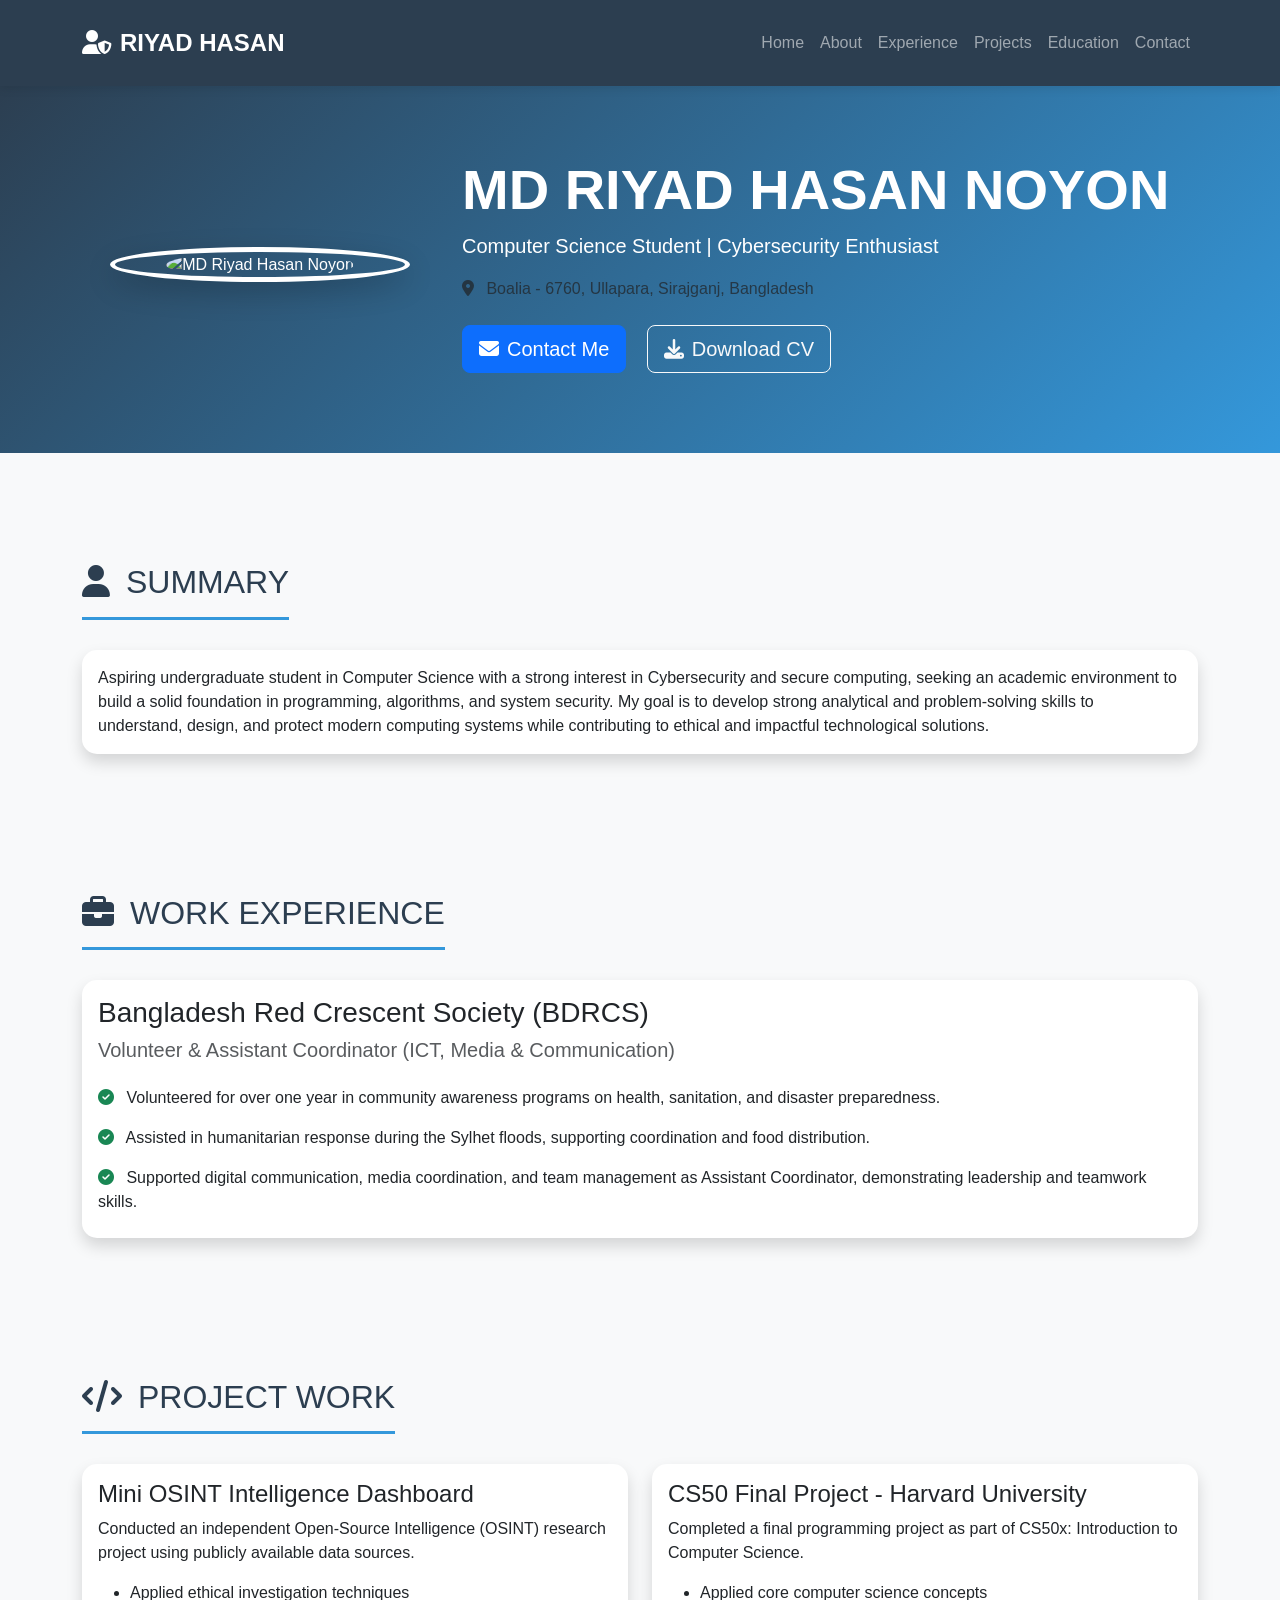
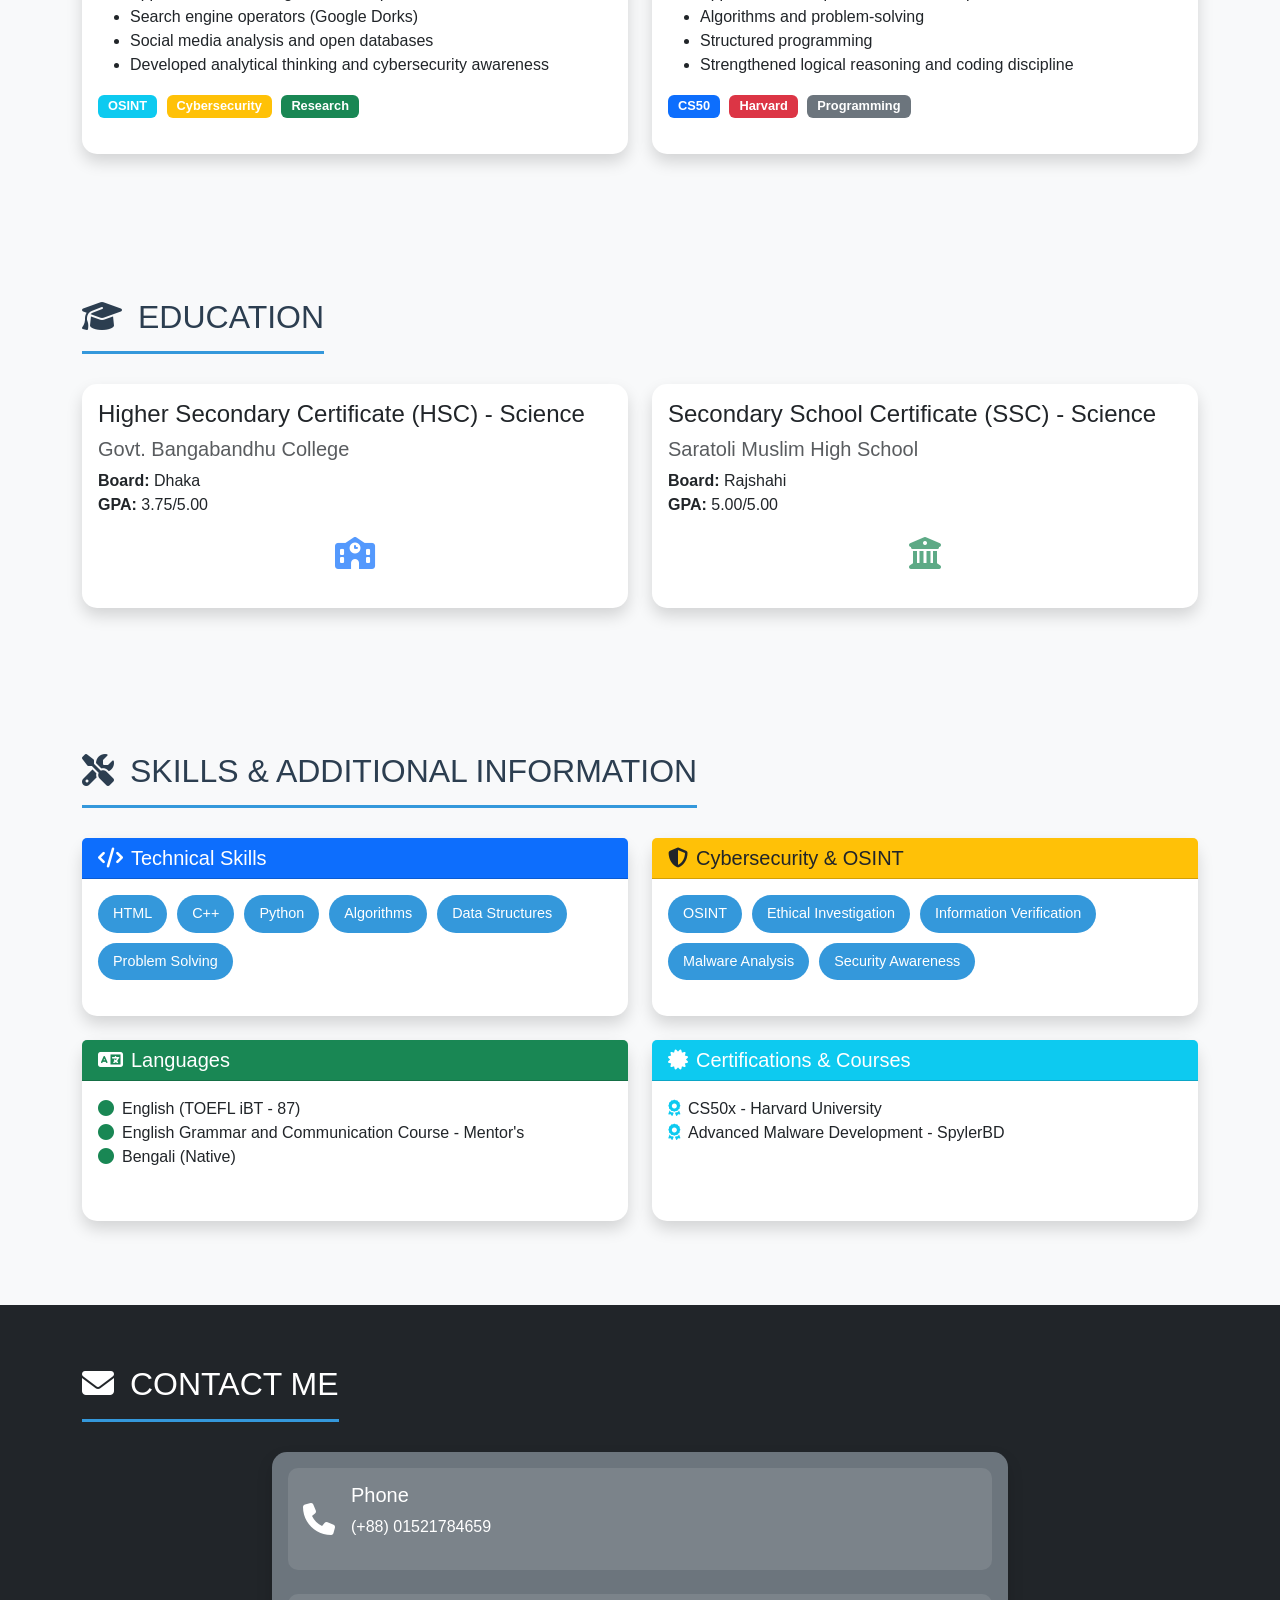
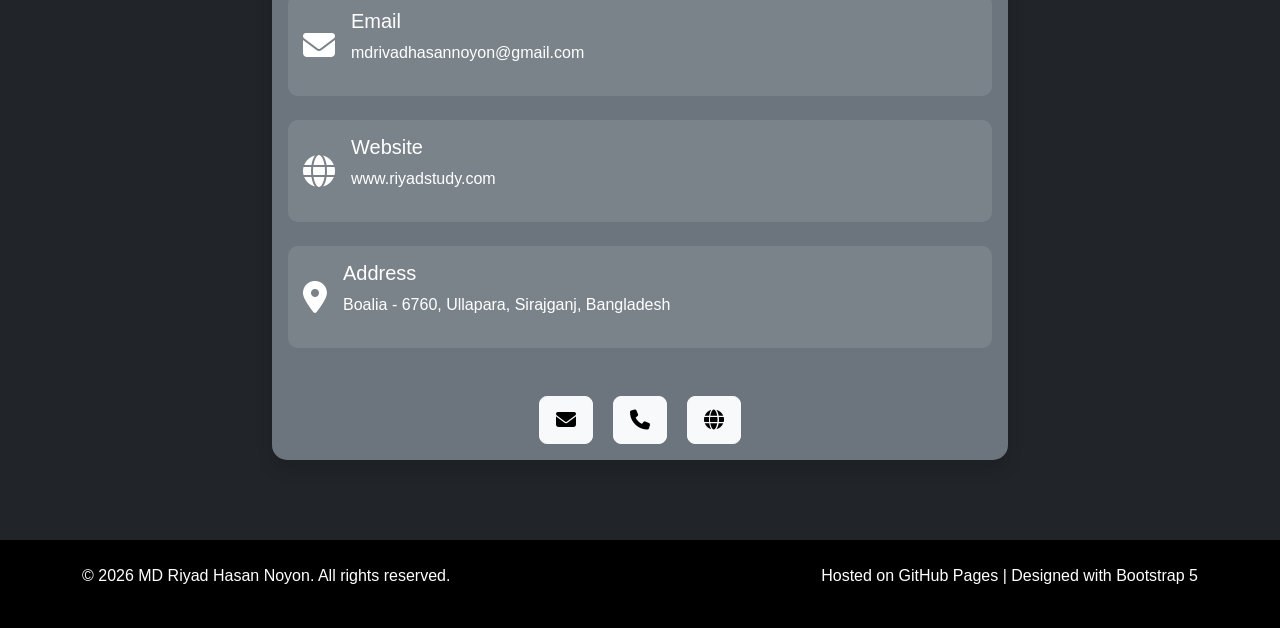
==== commit f5c6e841: "Add files via upload" ====
--- a/index.html
+++ b/index.html
@@ -3,257 +3,381 @@
 <head>
     <meta charset="UTF-8">
     <meta name="viewport" content="width=device-width, initial-scale=1.0">
-    <meta name="description" content="MD Riyad Hasan Noyon - Computer Science Student & Cybersecurity Enthusiast from Bangladesh">
-    
-    <title>Riyad Hasan | CS & Cybersecurity</title>
-    
-    <!-- Fonts -->
-    <link rel="preconnect" href="https://fonts.googleapis.com">
-    <link rel="preconnect" href="https://fonts.gstatic.com" crossorigin>
-    <link href="https://fonts.googleapis.com/css2?family=Space+Grotesk:wght@300;400;500;600;700&family=Playfair+Display:ital,wght@0,400;0,600;1,400&display=swap" rel="stylesheet">
-    
-    <!-- Icons -->
-    <link rel="stylesheet" href="https://cdn.jsdelivr.net/npm/bootstrap-icons@1.11.1/font/bootstrap-icons.css">
-    
-    <link rel="stylesheet" href="css/style.css">
+    <title>MD Riyad Hasan Noyon | Cybersecurity Enthusiast</title>
+    <!-- Bootstrap 5 CSS -->
+    <link href="https://cdn.jsdelivr.net/npm/bootstrap@5.3.0-alpha1/dist/css/bootstrap.min.css" rel="stylesheet">
+    <!-- Font Awesome Icons -->
+    <link rel="stylesheet" href="https://cdnjs.cloudflare.com/ajax/libs/font-awesome/6.4.0/css/all.min.css">
+    <!-- Custom CSS -->
+    <link rel="stylesheet" href="style.css">
+    <!-- Favicon -->
+    <link rel="icon" type="image/x-icon" href="assets/favicon.ico">
 </head>
 <body>
-
     <!-- Navigation -->
-    <nav class="navbar" id="navbar">
-        <div class="nav-brand">
-            <a href="#" class="logo">
-                <svg width="48" height="48" viewBox="0 0 48 48" fill="none">
-                    <path d="M24 8L40 36H8L24 8Z" stroke="currentColor" stroke-width="2.5" fill="none"/>
-                    <circle cx="24" cy="26" r="5" stroke="currentColor" stroke-width="2.5" fill="none"/>
-                </svg>
+    <nav class="navbar navbar-expand-lg navbar-dark bg-dark fixed-top">
+        <div class="container">
+            <a class="navbar-brand" href="#">
+                <i class="fas fa-user-shield me-2"></i>RIYAD HASAN
             </a>
-            <button class="menu-toggle" id="menuToggle">
-                <span class="menu-line"></span>
-                <span class="menu-line"></span>
-                <span class="menu-text">Menu</span>
+            <button class="navbar-toggler" type="button" data-bs-toggle="collapse" data-bs-target="#navbarNav">
+                <span class="navbar-toggler-icon"></span>
             </button>
-        </div>
-        <a href="#contact" class="btn-hire">
-            <i class="bi bi-chat-square-text"></i>
-            <span>Hire me</span>
-        </a>
+            <div class="collapse navbar-collapse" id="navbarNav">
+                <ul class="navbar-nav ms-auto">
+                    <li class="nav-item">
+                        <a class="nav-link" href="#home">Home</a>
+                    </li>
+                    <li class="nav-item">
+                        <a class="nav-link" href="#about">About</a>
+                    </li>
+                    <li class="nav-item">
+                        <a class="nav-link" href="#experience">Experience</a>
+                    </li>
+                    <li class="nav-item">
+                        <a class="nav-link" href="#projects">Projects</a>
+                    </li>
+                    <li class="nav-item">
+                        <a class="nav-link" href="#education">Education</a>
+                    </li>
+                    <li class="nav-item">
+                        <a class="nav-link" href="#contact">Contact</a>
+                    </li>
+                </ul>
+            </div>
+        </div>
     </nav>
 
-    <!-- Fullscreen Menu -->
-    <div class="fullscreen-menu" id="fullscreenMenu">
-        <div class="menu-header">
-            <span class="back-text">Back to the homepage</span>
-            <button class="menu-close" id="menuClose">
-                <span>Close Menu</span>
-                <i class="bi bi-x-lg"></i>
-            </button>
-        </div>
-        <div class="menu-content">
-            <nav class="menu-nav">
-                <a href="#home" class="menu-item">
-                    <span class="menu-num">01</span>
-                    <div class="menu-info">
-                        <span class="menu-title">Home</span>
-                        <span class="menu-desc">Back to the home page.</span>
-                    </div>
-                </a>
-                <a href="#about" class="menu-item">
-                    <span class="menu-num">02</span>
-                    <div class="menu-info">
-                        <span class="menu-title">About</span>
-                        <span class="menu-desc">A little about me and my background.</span>
-                    </div>
-                </a>
-                <a href="#experience" class="menu-item">
-                    <span class="menu-num">03</span>
-                    <div class="menu-info">
-                        <span class="menu-title">Experience</span>
-                        <span class="menu-desc">My work and volunteer history.</span>
-                    </div>
-                </a>
-                <a href="#projects" class="menu-item">
-                    <span class="menu-num">04</span>
-                    <div class="menu-info">
-                        <span class="menu-title">Projects</span>
-                        <span class="menu-desc">My latest work and research.</span>
-                    </div>
-                </a>
-                <a href="#contact" class="menu-item">
-                    <span class="menu-num">05</span>
-                    <div class="menu-info">
-                        <span class="menu-title">Contact</span>
-                        <span class="menu-desc">Let's work together.</span>
-                    </div>
-                </a>
-            </nav>
-            <div class="menu-socials">
-                <a href="#" class="social-link">LinkedIn</a>
-                <a href="#" class="social-link">GitHub</a>
-                <a href="#" class="social-link">Twitter</a>
-                <a href="mailto:mdrivadhasannoyon@gmail.com" class="social-link">Email</a>
-            </div>
-        </div>
-    </div>
-
     <!-- Hero Section -->
-    <section id="home" class="hero">
-        <div class="hero-grid">
-            <div class="hero-content">
-                <h1 class="hero-title">
-                    <span class="line" data-delay="0">Hi, my</span>
-                    <span class="line" data-delay="200">name is <em class="name-highlight">Riyad</em>.</span>
-                </h1>
-                <p class="hero-subtitle" data-delay="400">
-                    I'm a <strong>Computer Science student</strong> & <strong>Cybersecurity enthusiast</strong> 
-                    from <em>Sirajganj, Bangladesh</em>.
-                </p>
-            </div>
-            
-            <div class="hero-visual" data-delay="600">
-                <!-- Animated Avatar SVG -->
-                <div class="avatar-wrapper">
-                    <svg class="avatar-svg" viewBox="0 0 500 600" xmlns="http://www.w3.org/2000/svg">
-                        <defs>
-                            <!-- Patterns -->
-                            <pattern id="diagonalLines" patternUnits="userSpaceOnUse" width="6" height="6" patternTransform="rotate(45)">
-                                <line x1="0" y1="0" x2="0" y2="6" stroke="#6366f1" stroke-width="1" opacity="0.4"/>
-                            </pattern>
-                            
-                            <!-- Gradients -->
-                            <linearGradient id="suitGradient" x1="0%" y1="0%" x2="100%" y2="100%">
-                                <stop offset="0%" style="stop-color:#1e3a5f;stop-opacity:1" />
-                                <stop offset="100%" style="stop-color:#0f172a;stop-opacity:1" />
-                            </linearGradient>
-                            
-                            <linearGradient id="skinGradient" x1="0%" y1="0%" x2="100%" y2="100%">
-                                <stop offset="0%" style="stop-color:#f5d0b0;stop-opacity:1" />
-                                <stop offset="100%" style="stop-color:#e8b896;stop-opacity:1" />
-                            </linearGradient>
-                            
-                            <linearGradient id="hairGradient" x1="0%" y1="0%" x2="100%" y2="100%">
-                                <stop offset="0%" style="stop-color:#1a1a1a;stop-opacity:1" />
-                                <stop offset="100%" style="stop-color:#000000;stop-opacity:1" />
-                            </linearGradient>
-                            
-                            <!-- Filters -->
-                            <filter id="glow" x="-20%" y="-20%" width="140%" height="140%">
-                                <feGaussianBlur stdDeviation="3" result="blur"/>
-                                <feComposite in="SourceGraphic" in2="blur" operator="over"/>
-                            </filter>
-                        </defs>
-                        
-                        <!-- Background Shape with Animation -->
-                        <g class="bg-shape">
-                            <rect x="50" y="100" width="400" height="450" rx="20" fill="url(#diagonalLines)" opacity="0.6"/>
-                            <circle cx="420" cy="120" r="25" fill="none" stroke="#6366f1" stroke-width="2" opacity="0.8"/>
-                            <circle cx="80" cy="480" r="15" fill="#6366f1" opacity="0.4"/>
-                        </g>
-                        
-                        <!-- Body/Suit Group -->
-                        <g class="body-group" transform="translate(0, 50)">
-                            <!-- Shoulders/Suit -->
-                            <path d="M120 400 Q250 380 380 400 L400 580 Q250 600 100 580 Z" 
-                                  fill="url(#suitGradient)" stroke="#0f172a" stroke-width="3"/>
-                            
-                            <!-- Shirt Collar -->
-                            <path d="M200 400 L250 450 L300 400" fill="#ffffff" stroke="#e5e5e5" stroke-width="2"/>
-                            <path d="M200 400 Q250 420 300 400" fill="none" stroke="#d4d4d4" stroke-width="1"/>
-                            
-                            <!-- Tie -->
-                            <path d="M250 400 L235 420 L250 550 L265 420 Z" fill="#1e40af" stroke="#1e3a8a" stroke-width="2"/>
-                            <path d="M235 420 L250 430 L265 420 L250 400 Z" fill="#2563eb"/>
-                            <!-- Tie Pattern -->
-                            <circle cx="250" cy="450" r="3" fill="#60a5fa" opacity="0.6"/>
-                            <circle cx="245" cy="470" r="3" fill="#60a5fa" opacity="0.6"/>
-                            <circle cx="255" cy="490" r="3" fill="#60a5fa" opacity="0.6"/>
-                            <circle cx="250" cy="510" r="3" fill="#60a5fa" opacity="0.6"/>
-                        </g>
-                        
-                        <!-- Neck -->
-                        <rect x="215" y="320" width="70" height="80" fill="url(#skinGradient)" rx="5"/>
-                        
-                        <!-- Face Group -->
-                        <g class="face-group">
-                            <!-- Face Shape -->
-                            <ellipse cx="250" cy="220" rx="85" ry="110" fill="url(#skinGradient)" stroke="#d4a574" stroke-width="2"/>
-                            
-                            <!-- Ears -->
-                            <ellipse cx="165" cy="220" rx="12" ry="20" fill="url(#skinGradient)" stroke="#d4a574" stroke-width="2"/>
-                            <ellipse cx="335" cy="220" rx="12" ry="20" fill="url(#skinGradient)" stroke="#d4a574" stroke-width="2"/>
-                            
-                            <!-- Hair -->
-                            <path d="M165 180 Q165 120 250 110 Q335 120 335 180 Q335 140 300 125 Q250 115 200 125 Q165 140 165 180" 
-                                  fill="url(#hairGradient)" stroke="#000" stroke-width="2"/>
-                            <path d="M165 180 Q170 160 180 150 Q200 140 250 135 Q300 140 320 150 Q330 160 335 180" 
-                                  fill="none" stroke="#333" stroke-width="1" opacity="0.5"/>
-                            
-                            <!-- Hair Details -->
-                            <path d="M200 125 Q220 140 210 160" fill="none" stroke="#333" stroke-width="2" opacity="0.6"/>
-                            <path d="M300 125 Q280 140 290 160" fill="none" stroke="#333" stroke-width="2" opacity="0.6"/>
-                            
-                            <!-- Eyebrows -->
-                            <path d="M190 185 Q210 175 230 185" fill="none" stroke="#1a1a1a" stroke-width="3" stroke-linecap="round"/>
-                            <path d="M270 185 Q290 175 310 185" fill="none" stroke="#1a1a1a" stroke-width="3" stroke-linecap="round"/>
-                            
-                            <!-- Eyes -->
-                            <g class="eyes">
-                                <ellipse cx="210" cy="205" rx="12" ry="8" fill="#ffffff" stroke="#d4a574" stroke-width="1"/>
-                                <circle cx="210" cy="205" r="5" fill="#1a1a1a"/>
-                                <circle cx="212" cy="203" r="2" fill="#ffffff"/>
-                                
-                                <ellipse cx="290" cy="205" rx="12" ry="8" fill="#ffffff" stroke="#d4a574" stroke-width="1"/>
-                                <circle cx="290" cy="205" r="5" fill="#1a1a1a"/>
-                                <circle cx="292" cy="203" r="2" fill="#ffffff"/>
-                            </g>
-                            
-                            <!-- Nose -->
-                            <path d="M250 205 L245 240 L255 240" fill="none" stroke="#c9956b" stroke-width="2" stroke-linecap="round"/>
-                            <path d="M245 240 Q250 245 255 240" fill="none" stroke="#c9956b" stroke-width="2"/>
-                            
-                            <!-- Mouth -->
-                            <path d="M230 270 Q250 285 270 270" fill="none" stroke="#a67c52" stroke-width="2.5" stroke-linecap="round"/>
-                            
-                            <!-- Beard/Stubble -->
-                            <path d="M175 240 Q170 280 200 310 Q250 330 300 310 Q330 280 325 240" 
-                                  fill="none" stroke="#1a1a1a" stroke-width="1" opacity="0.3"/>
-                            <path d="M185 260 Q190 290 220 305" fill="none" stroke="#1a1a1a" stroke-width="0.5" opacity="0.4"/>
-                            <path d="M315 260 Q310 290 280 305" fill="none" stroke="#1a1a1a" stroke-width="0.5" opacity="0.4"/>
-                        </g>
-                        
-                        <!-- Decorative Elements -->
-                        <g class="decorations">
-                            <circle cx="100" cy="150" r="8" fill="#6366f1" opacity="0.6">
-                                <animate attributeName="r" values="8;12;8" dur="3s" repeatCount="indefinite"/>
-                                <animate attributeName="opacity" values="0.6;0.3;0.6" dur="3s" repeatCount="indefinite"/>
-                            </circle>
-                            <circle cx="400" cy="500" r="6" fill="#6366f1" opacity="0.4">
-                                <animate attributeName="r" values="6;10;6" dur="4s" repeatCount="indefinite"/>
-                            </circle>
-                        </g>
-                    </svg>
-                    
-                    <!-- Floating Badge -->
-                    <div class="floating-badge">
-                        <span class="badge-icon">🛡️</span>
-                        <span class="badge-text">CS Student</span>
-                    </div>
-                </div>
-            </div>
-        </div>
-        
-        <!-- Scroll Indicator -->
-        <div class="scroll-indicator">
-            <span class="scroll-text">Scroll</span>
-            <div class="scroll-line">
-                <div class="scroll-progress"></div>
-            </div>
-        </div>
-    </section>
-
-    <!-- Rest of the sections... (About, Projects, etc) -->
-    <!-- Previous code থেকে sections গুলো same থাকবে -->
-    
-    <script src="js/main.js"></script>
+    <section id="home" class="hero-section">
+        <div class="container">
+            <div class="row align-items-center">
+                <div class="col-md-4 text-center">
+                    <div class="profile-picture">
+                        <!-- Replace with your photo in assets/profile.jpg -->
+                        <img src="assets/profile.jpg" alt="MD Riyad Hasan Noyon" class="img-fluid rounded-circle">
+                    </div>
+                </div>
+                <div class="col-md-8">
+                    <h1 class="display-4 fw-bold">MD RIYAD HASAN NOYON</h1>
+                    <p class="lead">Computer Science Student | Cybersecurity Enthusiast</p>
+                    <p class="text-muted">
+                        <i class="fas fa-map-marker-alt me-2"></i>
+                        Boalia - 6760, Ullapara, Sirajganj, Bangladesh
+                    </p>
+                    <div class="mt-4">
+                        <a href="#contact" class="btn btn-primary btn-lg me-3">
+                            <i class="fas fa-envelope me-2"></i>Contact Me
+                        </a>
+                        <a href="assets/cv.pdf" class="btn btn-outline-light btn-lg" download>
+                            <i class="fas fa-download me-2"></i>Download CV
+                        </a>
+                    </div>
+                </div>
+            </div>
+        </div>
+    </section>
+
+    <!-- About/Summary Section -->
+    <section id="about" class="section-padding">
+        <div class="container">
+            <h2 class="section-title"><i class="fas fa-user me-3"></i>SUMMARY</h2>
+            <div class="card shadow">
+                <div class="card-body">
+                    <p class="card-text">
+                        Aspiring undergraduate student in Computer Science with a strong interest in Cybersecurity
+                        and secure computing, seeking an academic environment to build a solid foundation in programming,
+                        algorithms, and system security. My goal is to develop strong analytical and problem-solving
+                        skills to understand, design, and protect modern computing systems while contributing to ethical
+                        and impactful technological solutions.
+                    </p>
+                </div>
+            </div>
+        </div>
+    </section>
+
+    <!-- Work Experience -->
+    <section id="experience" class="section-padding bg-light">
+        <div class="container">
+            <h2 class="section-title"><i class="fas fa-briefcase me-3"></i>WORK EXPERIENCE</h2>
+            <div class="card shadow">
+                <div class="card-body">
+                    <h3 class="card-title">Bangladesh Red Crescent Society (BDRCS)</h3>
+                    <h5 class="text-muted">Volunteer & Assistant Coordinator (ICT, Media & Communication)</h5>
+                    <ul class="list-group list-group-flush mt-3">
+                        <li class="list-group-item">
+                            <i class="fas fa-check-circle text-success me-2"></i>
+                            Volunteered for over one year in community awareness programs on health, sanitation, and disaster preparedness.
+                        </li>
+                        <li class="list-group-item">
+                            <i class="fas fa-check-circle text-success me-2"></i>
+                            Assisted in humanitarian response during the Sylhet floods, supporting coordination and food distribution.
+                        </li>
+                        <li class="list-group-item">
+                            <i class="fas fa-check-circle text-success me-2"></i>
+                            Supported digital communication, media coordination, and team management as Assistant Coordinator,
+                            demonstrating leadership and teamwork skills.
+                        </li>
+                    </ul>
+                </div>
+            </div>
+        </div>
+    </section>
+
+    <!-- Projects -->
+    <section id="projects" class="section-padding">
+        <div class="container">
+            <h2 class="section-title"><i class="fas fa-code me-3"></i>PROJECT WORK</h2>
+
+            <div class="row">
+                <!-- Project 1 -->
+                <div class="col-md-6 mb-4">
+                    <div class="card h-100 shadow">
+                        <div class="card-body">
+                            <h4 class="card-title">Mini OSINT Intelligence Dashboard</h4>
+                            <p class="card-text">
+                                Conducted an independent Open-Source Intelligence (OSINT) research project
+                                using publicly available data sources.
+                            </p>
+                            <ul>
+                                <li>Applied ethical investigation techniques</li>
+                                <li>Search engine operators (Google Dorks)</li>
+                                <li>Social media analysis and open databases</li>
+                                <li>Developed analytical thinking and cybersecurity awareness</li>
+                            </ul>
+                            <div class="mt-3">
+                                <span class="badge bg-info">OSINT</span>
+                                <span class="badge bg-warning">Cybersecurity</span>
+                                <span class="badge bg-success">Research</span>
+                            </div>
+                        </div>
+                    </div>
+                </div>
+
+                <!-- Project 2 -->
+                <div class="col-md-6 mb-4">
+                    <div class="card h-100 shadow">
+                        <div class="card-body">
+                            <h4 class="card-title">CS50 Final Project - Harvard University</h4>
+                            <p class="card-text">
+                                Completed a final programming project as part of CS50x: Introduction to Computer Science.
+                            </p>
+                            <ul>
+                                <li>Applied core computer science concepts</li>
+                                <li>Algorithms and problem-solving</li>
+                                <li>Structured programming</li>
+                                <li>Strengthened logical reasoning and coding discipline</li>
+                            </ul>
+                            <div class="mt-3">
+                                <span class="badge bg-primary">CS50</span>
+                                <span class="badge bg-danger">Harvard</span>
+                                <span class="badge bg-secondary">Programming</span>
+                            </div>
+                        </div>
+                    </div>
+                </div>
+            </div>
+        </div>
+    </section>
+
+    <!-- Education -->
+    <section id="education" class="section-padding bg-light">
+        <div class="container">
+            <h2 class="section-title"><i class="fas fa-graduation-cap me-3"></i>EDUCATION</h2>
+
+            <div class="row">
+                <!-- HSC -->
+                <div class="col-md-6 mb-4">
+                    <div class="card h-100 shadow">
+                        <div class="card-body">
+                            <h4 class="card-title">Higher Secondary Certificate (HSC) - Science</h4>
+                            <h5 class="text-muted">Govt. Bangabandhu College</h5>
+                            <p class="card-text">
+                                <strong>Board:</strong> Dhaka<br>
+                                <strong>GPA:</strong> 3.75/5.00
+                            </p>
+                            <div class="education-icon">
+                                <i class="fas fa-school fa-2x text-primary"></i>
+                            </div>
+                        </div>
+                    </div>
+                </div>
+
+                <!-- SSC -->
+                <div class="col-md-6 mb-4">
+                    <div class="card h-100 shadow">
+                        <div class="card-body">
+                            <h4 class="card-title">Secondary School Certificate (SSC) - Science</h4>
+                            <h5 class="text-muted">Saratoli Muslim High School</h5>
+                            <p class="card-text">
+                                <strong>Board:</strong> Rajshahi<br>
+                                <strong>GPA:</strong> 5.00/5.00
+                            </p>
+                            <div class="education-icon">
+                                <i class="fas fa-university fa-2x text-success"></i>
+                            </div>
+                        </div>
+                    </div>
+                </div>
+            </div>
+        </div>
+    </section>
+
+    <!-- Skills & Additional Info -->
+    <section id="skills" class="section-padding">
+        <div class="container">
+            <h2 class="section-title"><i class="fas fa-tools me-3"></i>SKILLS & ADDITIONAL INFORMATION</h2>
+
+            <div class="row">
+                <!-- Technical Skills -->
+                <div class="col-md-6 mb-4">
+                    <div class="card h-100 shadow">
+                        <div class="card-header bg-primary text-white">
+                            <h5 class="mb-0"><i class="fas fa-code me-2"></i>Technical Skills</h5>
+                        </div>
+                        <div class="card-body">
+                            <div class="skill-tags">
+                                <span class="skill-tag">HTML</span>
+                                <span class="skill-tag">C++</span>
+                                <span class="skill-tag">Python</span>
+                                <span class="skill-tag">Algorithms</span>
+                                <span class="skill-tag">Data Structures</span>
+                                <span class="skill-tag">Problem Solving</span>
+                            </div>
+                        </div>
+                    </div>
+                </div>
+
+                <!-- Cybersecurity Skills -->
+                <div class="col-md-6 mb-4">
+                    <div class="card h-100 shadow">
+                        <div class="card-header bg-warning text-dark">
+                            <h5 class="mb-0"><i class="fas fa-shield-alt me-2"></i>Cybersecurity & OSINT</h5>
+                        </div>
+                        <div class="card-body">
+                            <div class="skill-tags">
+                                <span class="skill-tag">OSINT</span>
+                                <span class="skill-tag">Ethical Investigation</span>
+                                <span class="skill-tag">Information Verification</span>
+                                <span class="skill-tag">Malware Analysis</span>
+                                <span class="skill-tag">Security Awareness</span>
+                            </div>
+                        </div>
+                    </div>
+                </div>
+
+                <!-- Languages -->
+                <div class="col-md-6 mb-4">
+                    <div class="card h-100 shadow">
+                        <div class="card-header bg-success text-white">
+                            <h5 class="mb-0"><i class="fas fa-language me-2"></i>Languages</h5>
+                        </div>
+                        <div class="card-body">
+                            <ul class="list-unstyled">
+                                <li><i class="fas fa-circle text-success me-2"></i>English (TOEFL iBT - 87)</li>
+                                <li><i class="fas fa-circle text-success me-2"></i>English Grammar and Communication Course - Mentor's</li>
+                                <li><i class="fas fa-circle text-success me-2"></i>Bengali (Native)</li>
+                            </ul>
+                        </div>
+                    </div>
+                </div>
+
+                <!-- Certifications -->
+                <div class="col-md-6 mb-4">
+                    <div class="card h-100 shadow">
+                        <div class="card-header bg-info text-white">
+                            <h5 class="mb-0"><i class="fas fa-certificate me-2"></i>Certifications & Courses</h5>
+                        </div>
+                        <div class="card-body">
+                            <ul class="list-unstyled">
+                                <li><i class="fas fa-award text-info me-2"></i>CS50x - Harvard University</li>
+                                <li><i class="fas fa-award text-info me-2"></i>Advanced Malware Development - SpylerBD</li>
+                            </ul>
+                        </div>
+                    </div>
+                </div>
+            </div>
+        </div>
+    </section>
+
+    <!-- Contact Section -->
+    <section id="contact" class="section-padding bg-dark text-white">
+        <div class="container">
+            <h2 class="section-title text-white"><i class="fas fa-envelope me-3"></i>CONTACT ME</h2>
+
+            <div class="row">
+                <div class="col-md-8 mx-auto">
+                    <div class="card bg-secondary text-white shadow">
+                        <div class="card-body">
+                            <div class="contact-info">
+                                <div class="contact-item mb-4">
+                                    <i class="fas fa-phone fa-2x me-3"></i>
+                                    <div>
+                                        <h5>Phone</h5>
+                                        <p>(+88) 01521784659</p>
+                                    </div>
+                                </div>
+
+                                <div class="contact-item mb-4">
+                                    <i class="fas fa-envelope fa-2x me-3"></i>
+                                    <div>
+                                        <h5>Email</h5>
+                                        <p>mdrivadhasannoyon@gmail.com</p>
+                                    </div>
+                                </div>
+
+                                <div class="contact-item mb-4">
+                                    <i class="fas fa-globe fa-2x me-3"></i>
+                                    <div>
+                                        <h5>Website</h5>
+                                        <p>www.riyadstudy.com</p>
+                                    </div>
+                                </div>
+
+                                <div class="contact-item">
+                                    <i class="fas fa-map-marker-alt fa-2x me-3"></i>
+                                    <div>
+                                        <h5>Address</h5>
+                                        <p>Boalia - 6760, Ullapara, Sirajganj, Bangladesh</p>
+                                    </div>
+                                </div>
+                            </div>
+
+                            <div class="social-links mt-5 text-center">
+                                <a href="mailto:mdrivadhasannoyon@gmail.com" class="btn btn-light btn-lg mx-2">
+                                    <i class="fas fa-envelope"></i>
+                                </a>
+                                <a href="tel:+8801521784659" class="btn btn-light btn-lg mx-2">
+                                    <i class="fas fa-phone"></i>
+                                </a>
+                                <a href="https://www.riyadstudy.com" class="btn btn-light btn-lg mx-2">
+                                    <i class="fas fa-globe"></i>
+                                </a>
+                            </div>
+                        </div>
+                    </div>
+                </div>
+            </div>
+        </div>
+    </section>
+
+    <!-- Footer -->
+    <footer class="bg-black text-white py-4">
+        <div class="container">
+            <div class="row">
+                <div class="col-md-6">
+                    <p>&copy; 2024 MD Riyad Hasan Noyon. All rights reserved.</p>
+                </div>
+                <div class="col-md-6 text-md-end">
+                    <p>Hosted on GitHub Pages | Designed with Bootstrap 5</p>
+                </div>
+            </div>
+        </div>
+    </footer>
+
+    <!-- Bootstrap JS Bundle -->
+    <script src="https://cdn.jsdelivr.net/npm/bootstrap@5.3.0-alpha1/dist/js/bootstrap.bundle.min.js"></script>
+    <!-- Custom JS -->
+    <script src="script.js"></script>
 </body>
 </html>
--- a/style.css
+++ b/style.css
@@ -0,0 +1,183 @@
+/* Custom Styles for Riyad's Portfolio */
+
+:root {
+    --primary-color: #2c3e50;
+    --secondary-color: #3498db;
+    --accent-color: #e74c3c;
+    --light-color: #ecf0f1;
+    --dark-color: #2c3e50;
+}
+
+body {
+    font-family: 'Segoe UI', Tahoma, Geneva, Verdana, sans-serif;
+    padding-top: 76px; /* For fixed navbar */
+    background-color: #f8f9fa;
+}
+
+/* Navigation */
+.navbar {
+    background-color: var(--primary-color) !important;
+    box-shadow: 0 2px 10px rgba(0,0,0,0.1);
+}
+
+.navbar-brand {
+    font-weight: bold;
+    font-size: 1.5rem;
+}
+
+/* Hero Section */
+.hero-section {
+    background: linear-gradient(135deg, var(--primary-color) 0%, var(--secondary-color) 100%);
+    color: white;
+    padding: 80px 0;
+    margin-bottom: 50px;
+}
+
+.profile-picture {
+    max-width: 300px;
+    margin: 0 auto;
+    border: 5px solid white;
+    border-radius: 50%;
+    overflow: hidden;
+    box-shadow: 0 10px 30px rgba(0,0,0,0.2);
+}
+
+.profile-picture img {
+    width: 100%;
+    height: auto;
+}
+
+/* Section Styling */
+.section-padding {
+    padding: 60px 0;
+}
+
+.section-title {
+    color: var(--primary-color);
+    margin-bottom: 30px;
+    padding-bottom: 15px;
+    border-bottom: 3px solid var(--secondary-color);
+    display: inline-block;
+}
+
+/* Cards */
+.card {
+    border: none;
+    border-radius: 15px;
+    transition: transform 0.3s ease, box-shadow 0.3s ease;
+    margin-bottom: 20px;
+}
+
+.card:hover {
+    transform: translateY(-5px);
+    box-shadow: 0 15px 30px rgba(0,0,0,0.1) !important;
+}
+
+/* Skill Tags */
+.skill-tags {
+    display: flex;
+    flex-wrap: wrap;
+    gap: 10px;
+}
+
+.skill-tag {
+    background-color: var(--secondary-color);
+    color: white;
+    padding: 8px 15px;
+    border-radius: 20px;
+    font-size: 0.9rem;
+    transition: all 0.3s ease;
+}
+
+.skill-tag:hover {
+    background-color: var(--accent-color);
+    transform: scale(1.05);
+}
+
+/* Contact Items */
+.contact-item {
+    display: flex;
+    align-items: center;
+    padding: 15px;
+    background-color: rgba(255,255,255,0.1);
+    border-radius: 10px;
+    transition: all 0.3s ease;
+}
+
+.contact-item:hover {
+    background-color: rgba(255,255,255,0.2);
+    transform: translateX(10px);
+}
+
+/* Education Icons */
+.education-icon {
+    text-align: center;
+    margin-top: 20px;
+    opacity: 0.7;
+}
+
+/* Smooth Scroll */
+html {
+    scroll-behavior: smooth;
+}
+
+/* Responsive Design */
+@media (max-width: 768px) {
+    .hero-section {
+        text-align: center;
+        padding: 60px 0;
+    }
+
+    .profile-picture {
+        max-width: 200px;
+        margin-bottom: 30px;
+    }
+
+    .section-padding {
+        padding: 40px 0;
+    }
+
+    .contact-item {
+        flex-direction: column;
+        text-align: center;
+    }
+
+    .contact-item i {
+        margin-bottom: 10px;
+        margin-right: 0;
+    }
+}
+
+/* Animation for section entry */
+section {
+    animation: fadeIn 1s ease-in;
+}
+
+@keyframes fadeIn {
+    from {
+        opacity: 0;
+        transform: translateY(20px);
+    }
+    to {
+        opacity: 1;
+        transform: translateY(0);
+    }
+}
+
+/* Badge customization */
+.badge {
+    font-size: 0.8rem;
+    padding: 5px 10px;
+    margin-right: 5px;
+}
+
+/* List styling */
+.list-group-item {
+    border: none;
+    padding-left: 0;
+}
+
+/* Footer */
+footer {
+    background-color: #000 !important;
+}
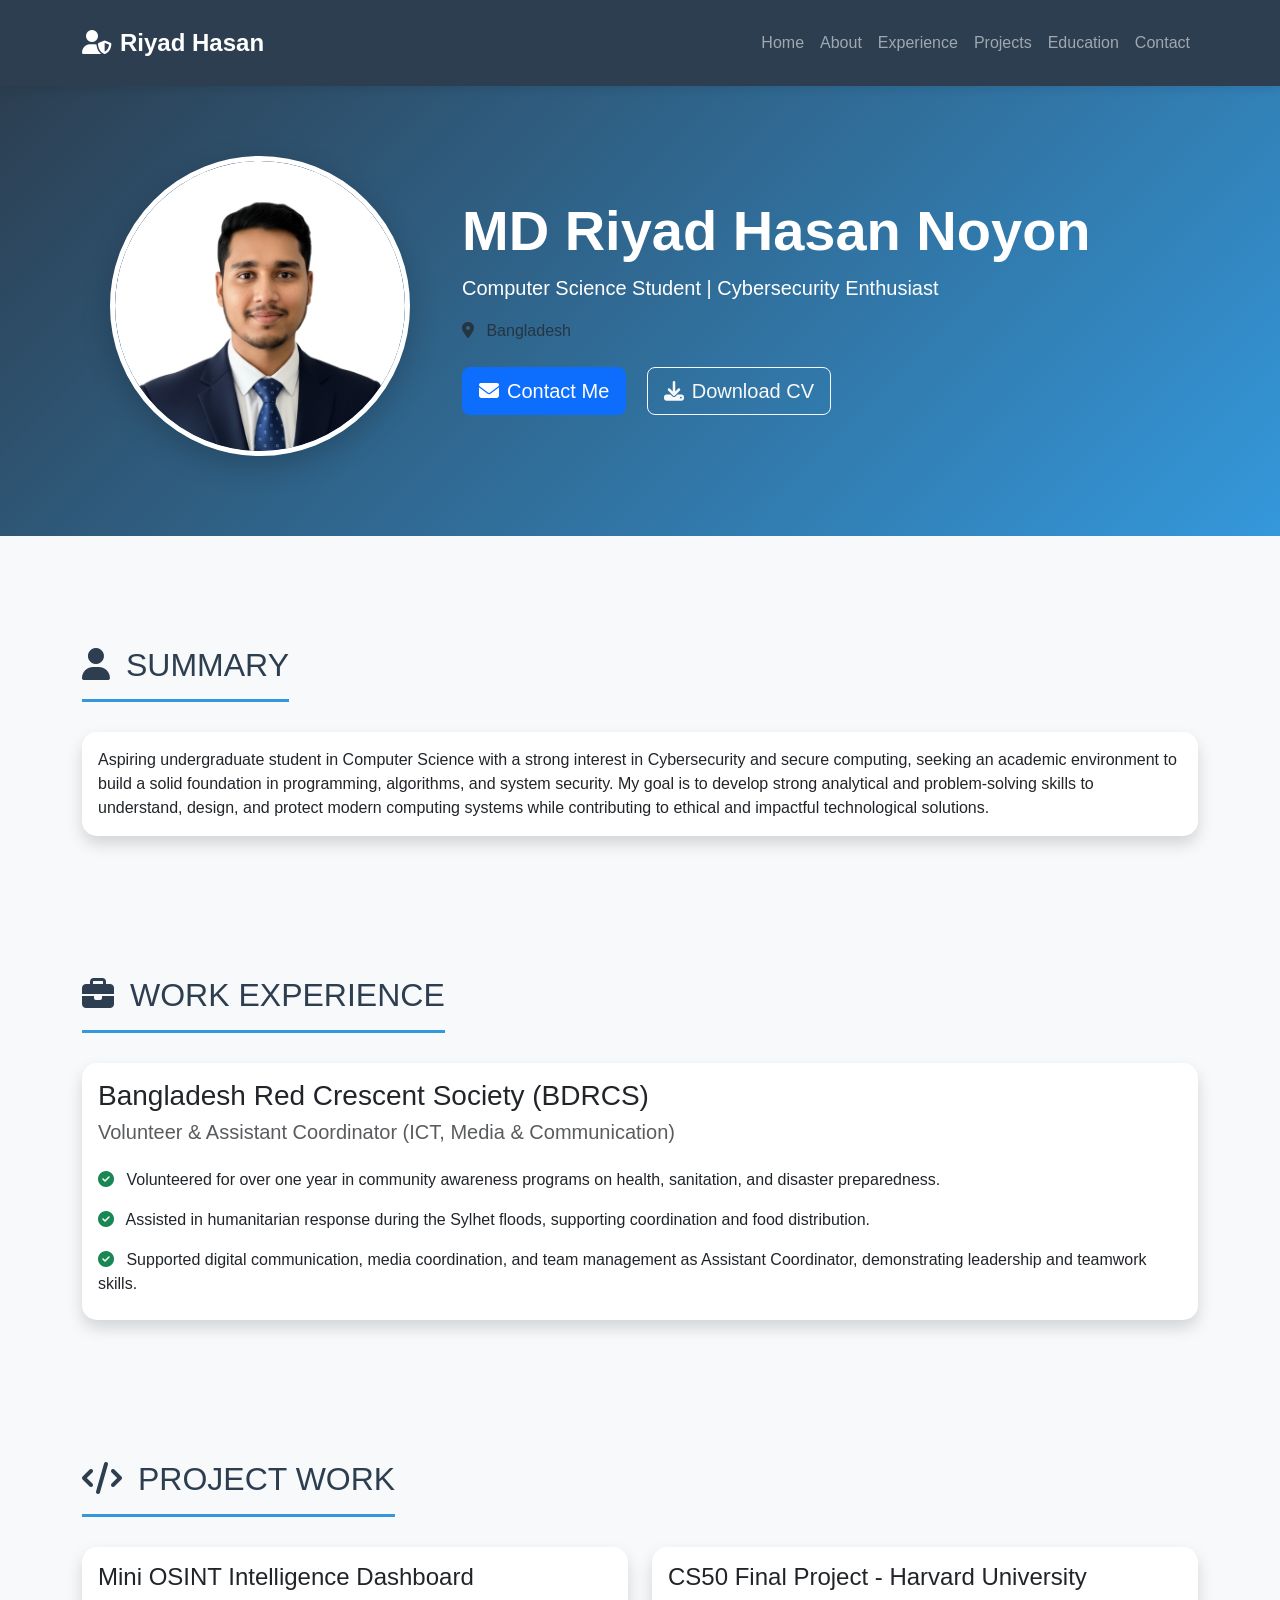
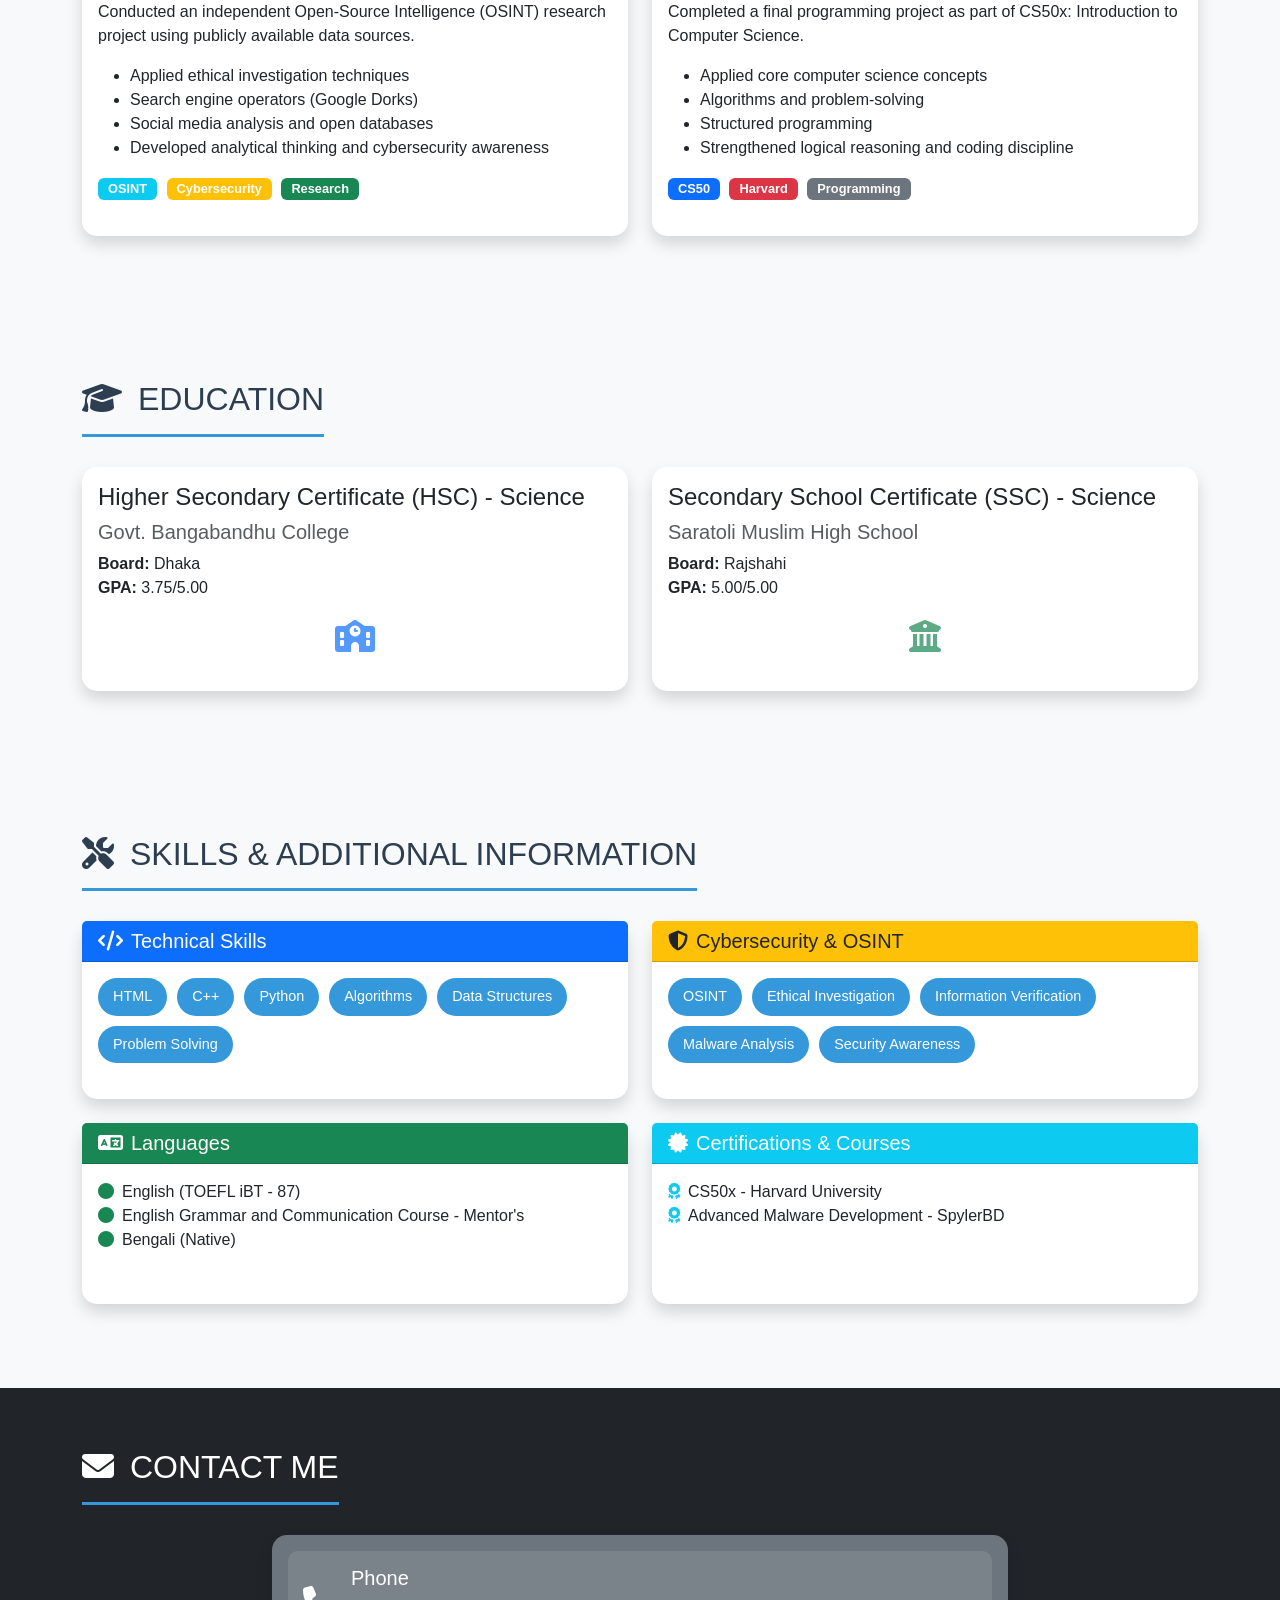
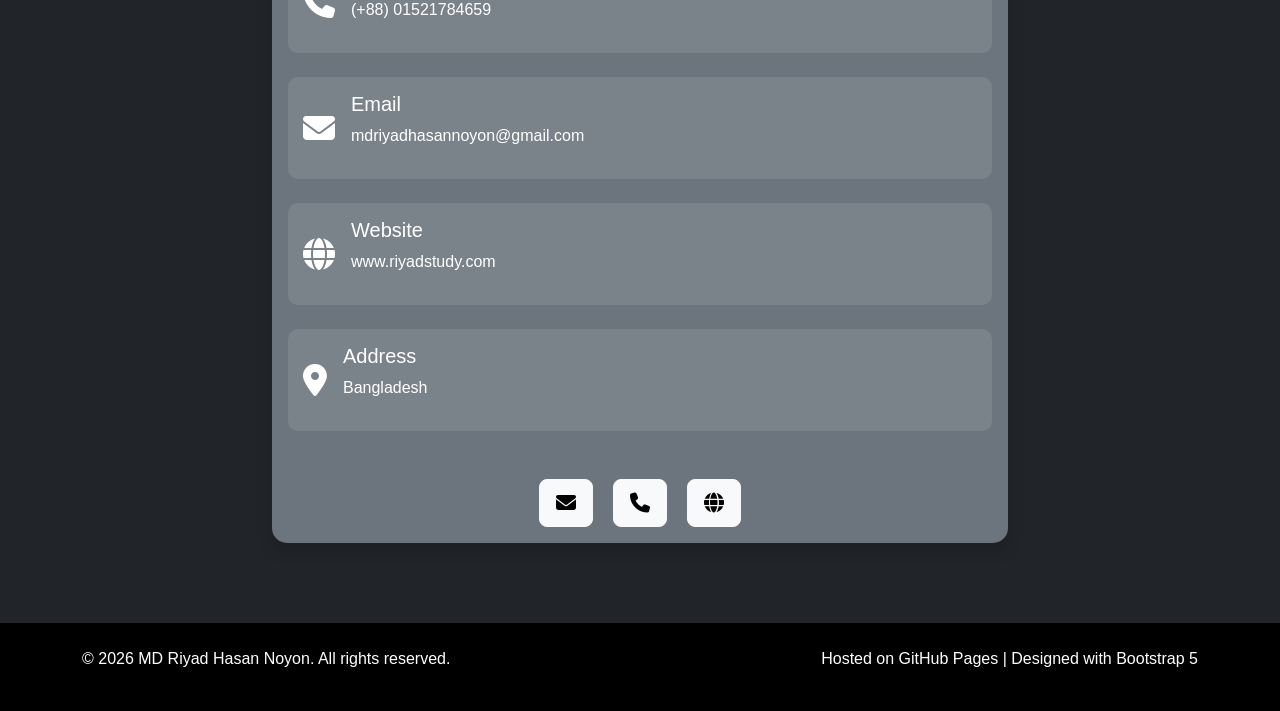
==== commit d3cc3b62: "Update index.html" ====
--- a/index.html
+++ b/index.html
@@ -18,7 +18,7 @@
     <nav class="navbar navbar-expand-lg navbar-dark bg-dark fixed-top">
         <div class="container">
             <a class="navbar-brand" href="#">
-                <i class="fas fa-user-shield me-2"></i>RIYAD HASAN
+                <i class="fas fa-user-shield me-2"></i>Riyad Hasan
             </a>
             <button class="navbar-toggler" type="button" data-bs-toggle="collapse" data-bs-target="#navbarNav">
                 <span class="navbar-toggler-icon"></span>
@@ -59,11 +59,11 @@
                     </div>
                 </div>
                 <div class="col-md-8">
-                    <h1 class="display-4 fw-bold">MD RIYAD HASAN NOYON</h1>
+                    <h1 class="display-4 fw-bold">MD Riyad Hasan Noyon</h1>
                     <p class="lead">Computer Science Student | Cybersecurity Enthusiast</p>
                     <p class="text-muted">
                         <i class="fas fa-map-marker-alt me-2"></i>
-                        Boalia - 6760, Ullapara, Sirajganj, Bangladesh
+                        Bangladesh
                     </p>
                     <div class="mt-4">
                         <a href="#contact" class="btn btn-primary btn-lg me-3">
@@ -322,7 +322,7 @@
                                     <i class="fas fa-envelope fa-2x me-3"></i>
                                     <div>
                                         <h5>Email</h5>
-                                        <p>mdrivadhasannoyon@gmail.com</p>
+                                        <p>mdriyadhasannoyon@gmail.com</p>
                                     </div>
                                 </div>
 
@@ -338,13 +338,13 @@
                                     <i class="fas fa-map-marker-alt fa-2x me-3"></i>
                                     <div>
                                         <h5>Address</h5>
-                                        <p>Boalia - 6760, Ullapara, Sirajganj, Bangladesh</p>
+                                        <p>Bangladesh</p>
                                     </div>
                                 </div>
                             </div>
 
                             <div class="social-links mt-5 text-center">
-                                <a href="mailto:mdrivadhasannoyon@gmail.com" class="btn btn-light btn-lg mx-2">
+                                <a href="mailto:mdriyadhasannoyon@gmail.com" class="btn btn-light btn-lg mx-2">
                                     <i class="fas fa-envelope"></i>
                                 </a>
                                 <a href="tel:+8801521784659" class="btn btn-light btn-lg mx-2">
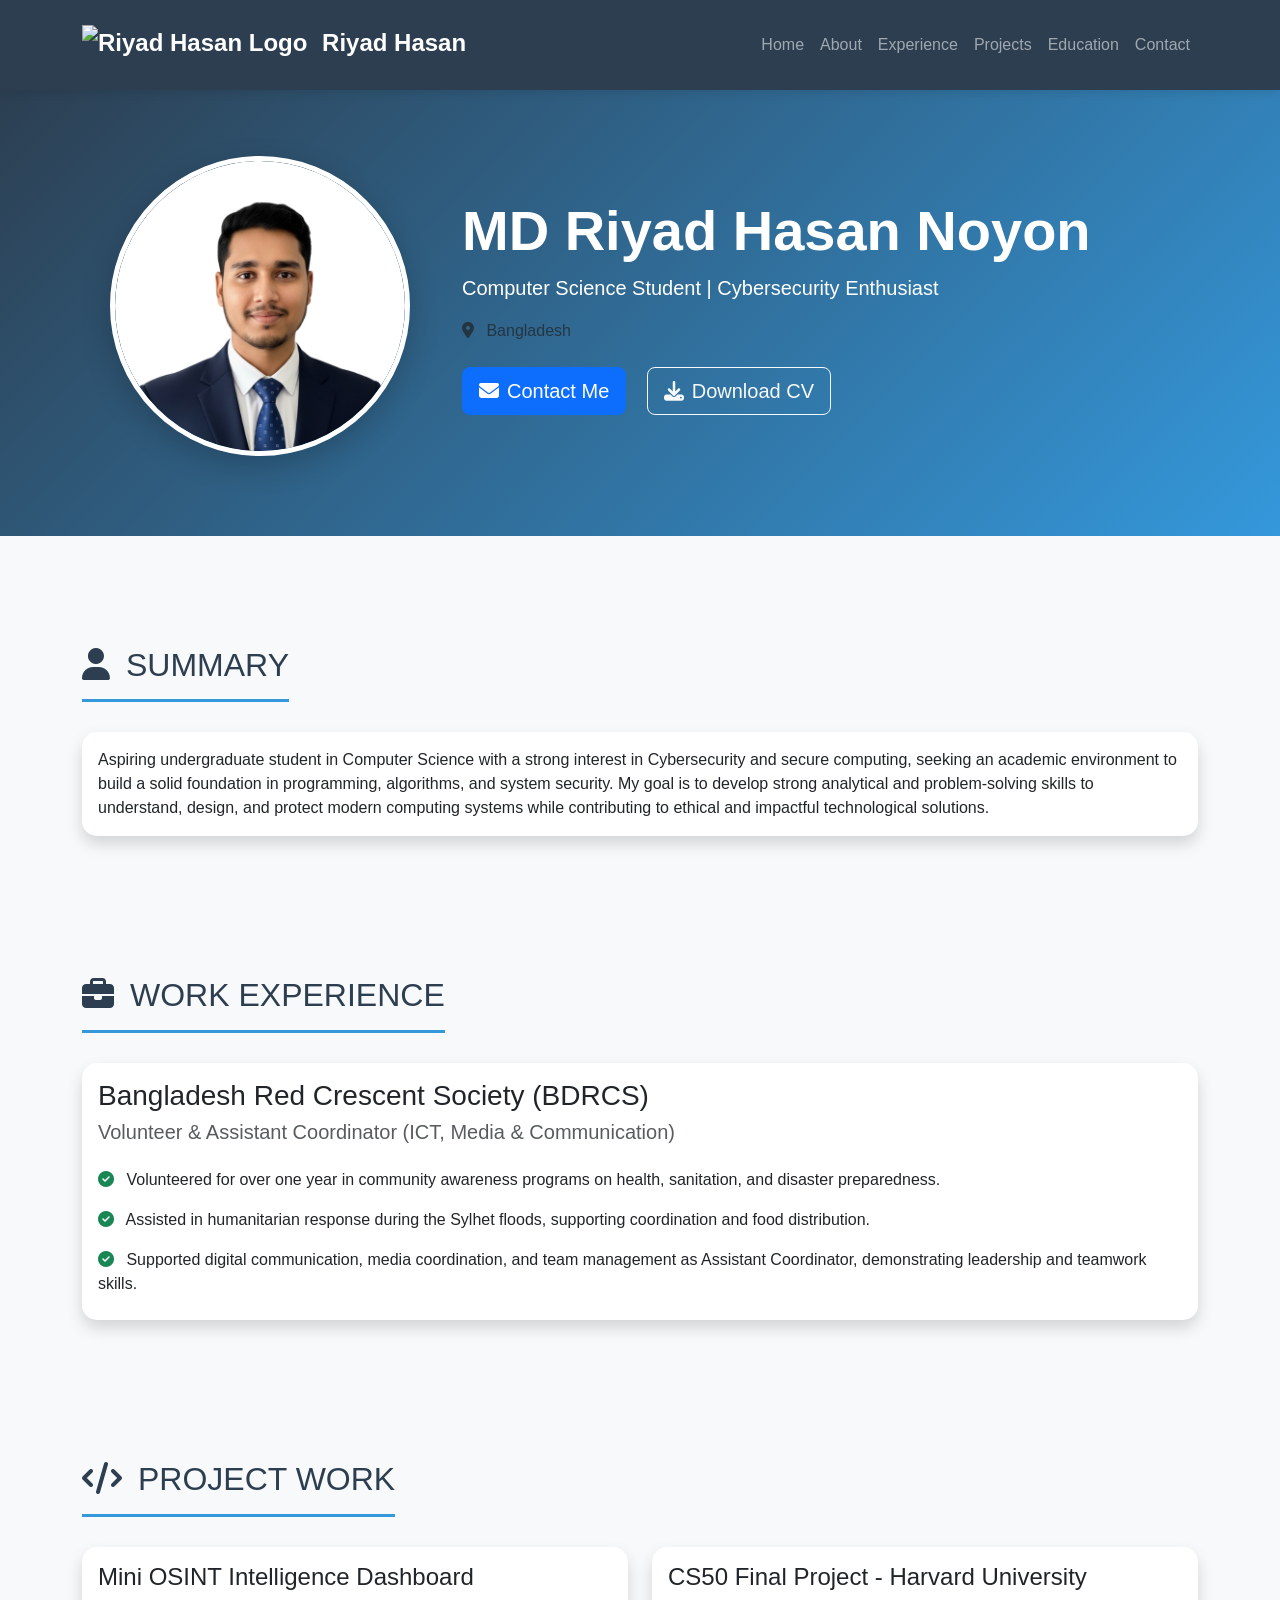
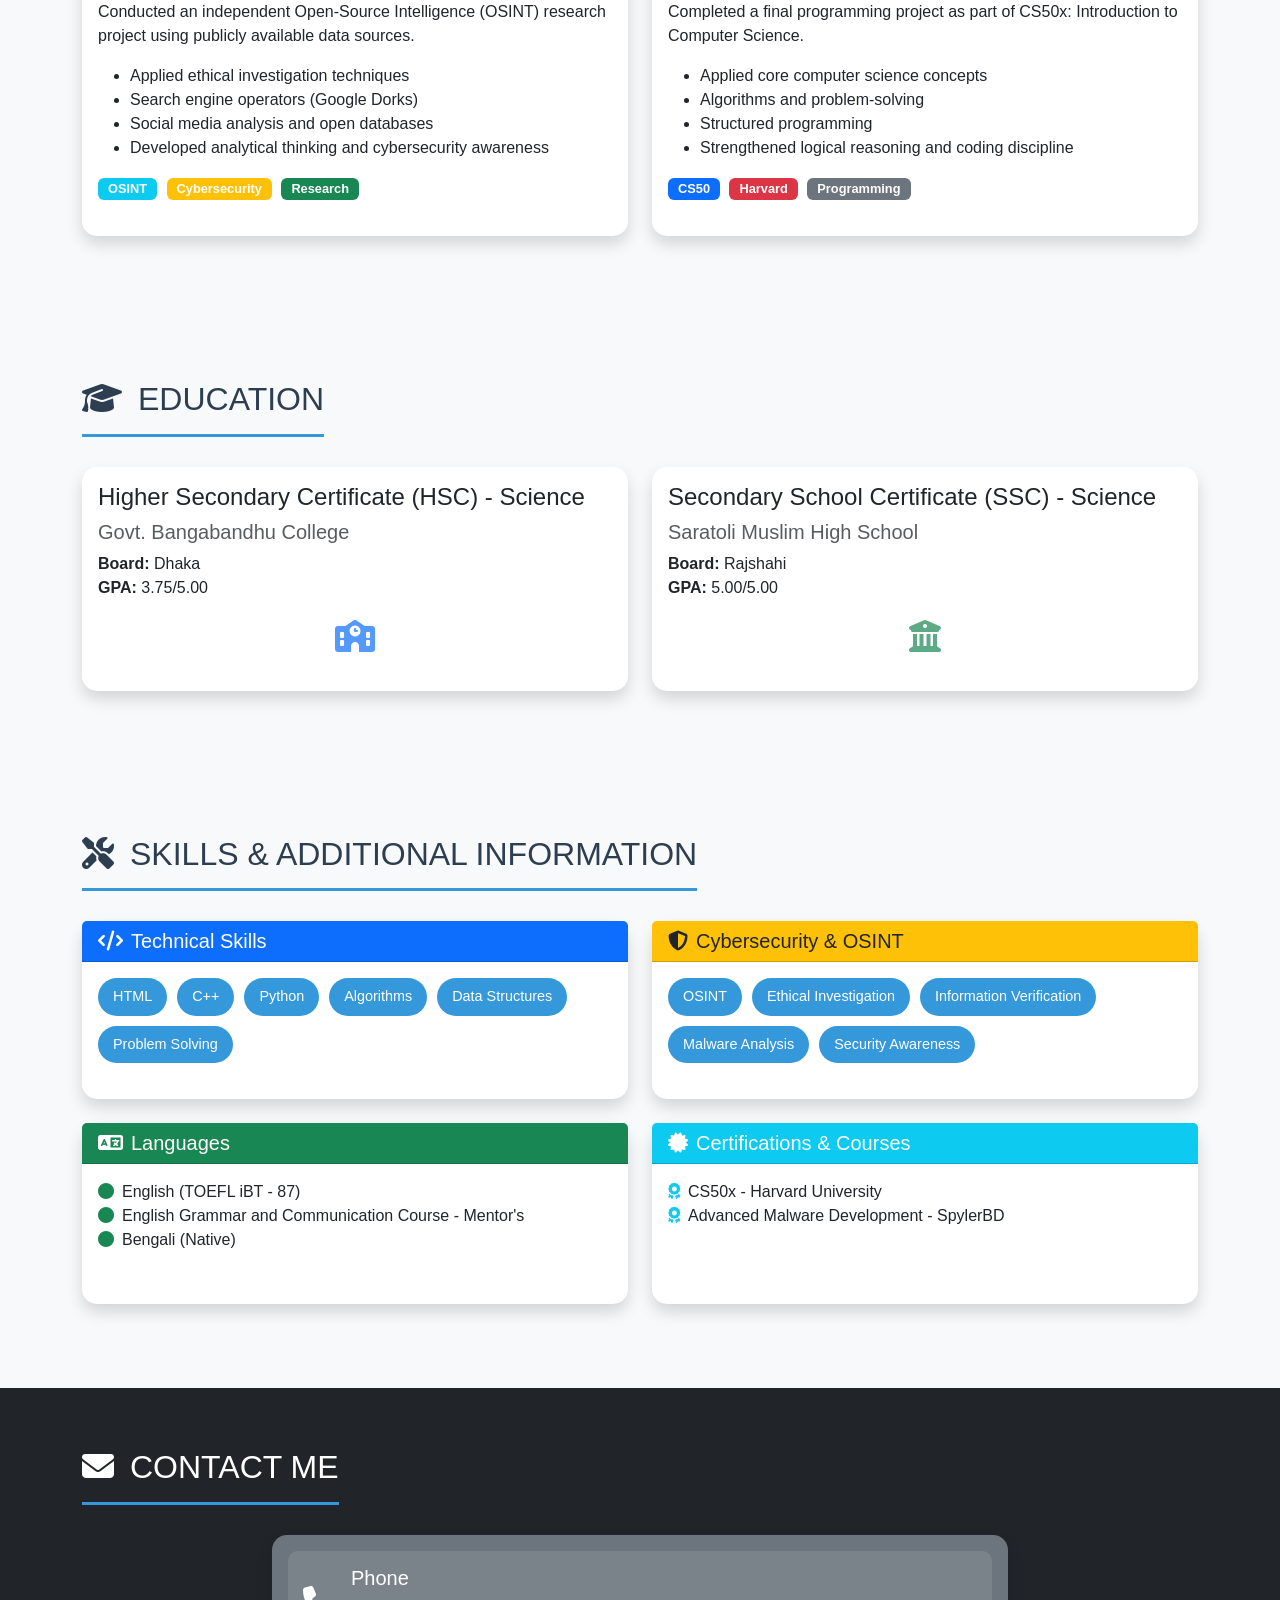
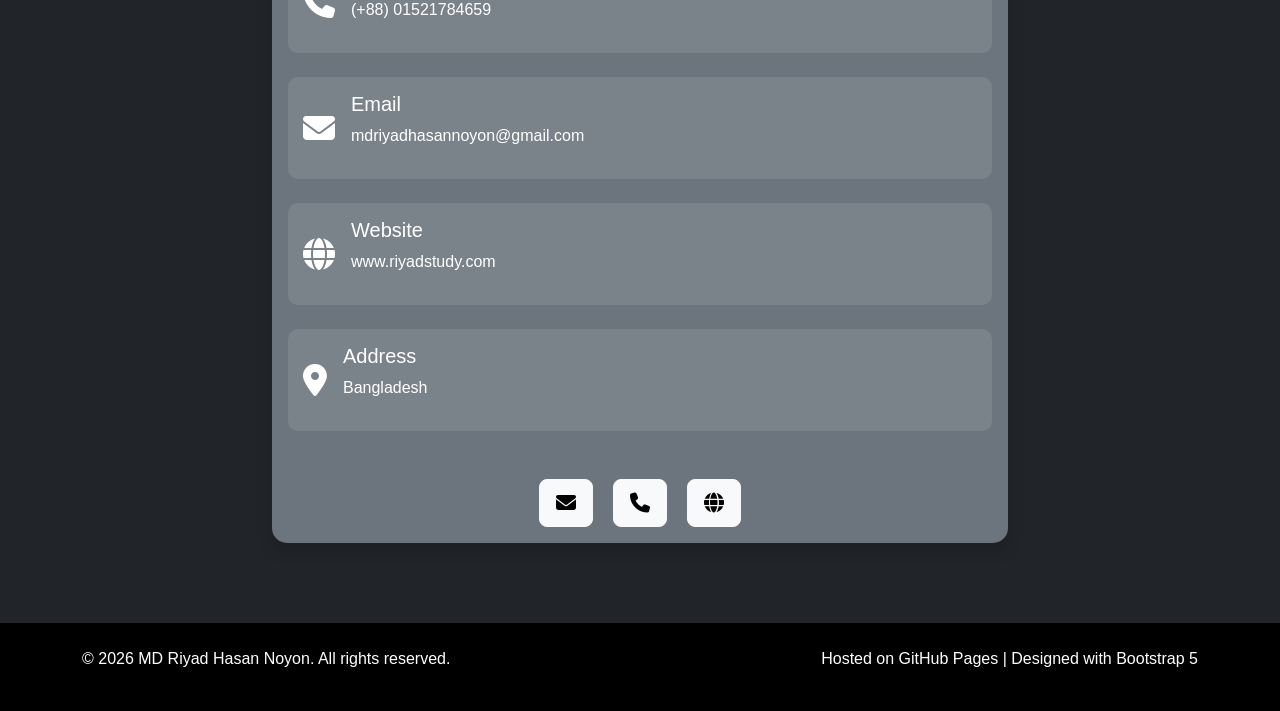
==== commit 072d6703: "Fix navbar brand element and add logo" ====
--- a/index.html
+++ b/index.html
@@ -17,8 +17,13 @@
     <!-- Navigation -->
     <nav class="navbar navbar-expand-lg navbar-dark bg-dark fixed-top">
         <div class="container">
-            <a class="navbar-brand" href="#">
-                <i class="fas fa-user-shield me-2"></i>Riyad Hasan
+            <a <a class="navbar-brand" href="#">
+    <img src="assets/logo.png" 
+         alt="Riyad Hasan Logo" 
+         height="40"
+         class="d-inline-block align-top">
+    <span class="ms-2 fw-bold d-none d-md-inline">Riyad Hasan</span>
+    </a>
             </a>
             <button class="navbar-toggler" type="button" data-bs-toggle="collapse" data-bs-target="#navbarNav">
                 <span class="navbar-toggler-icon"></span>
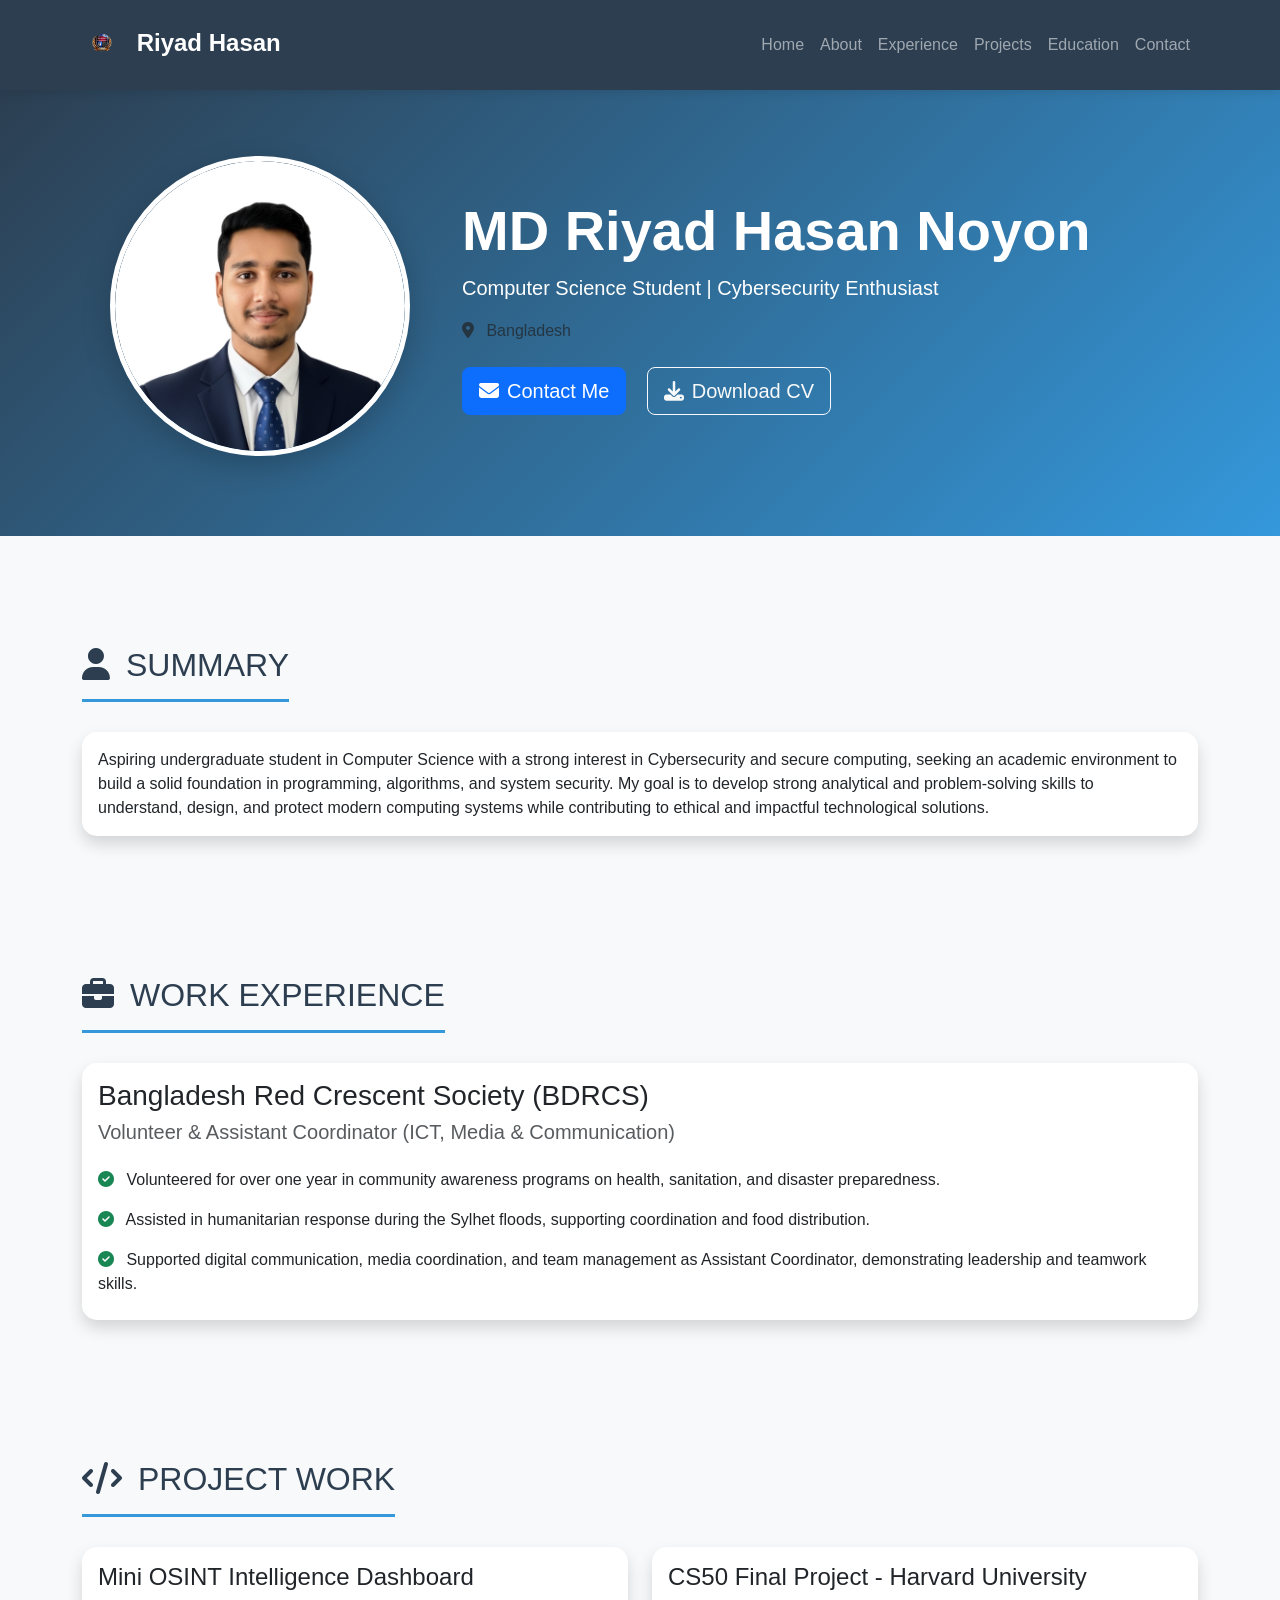
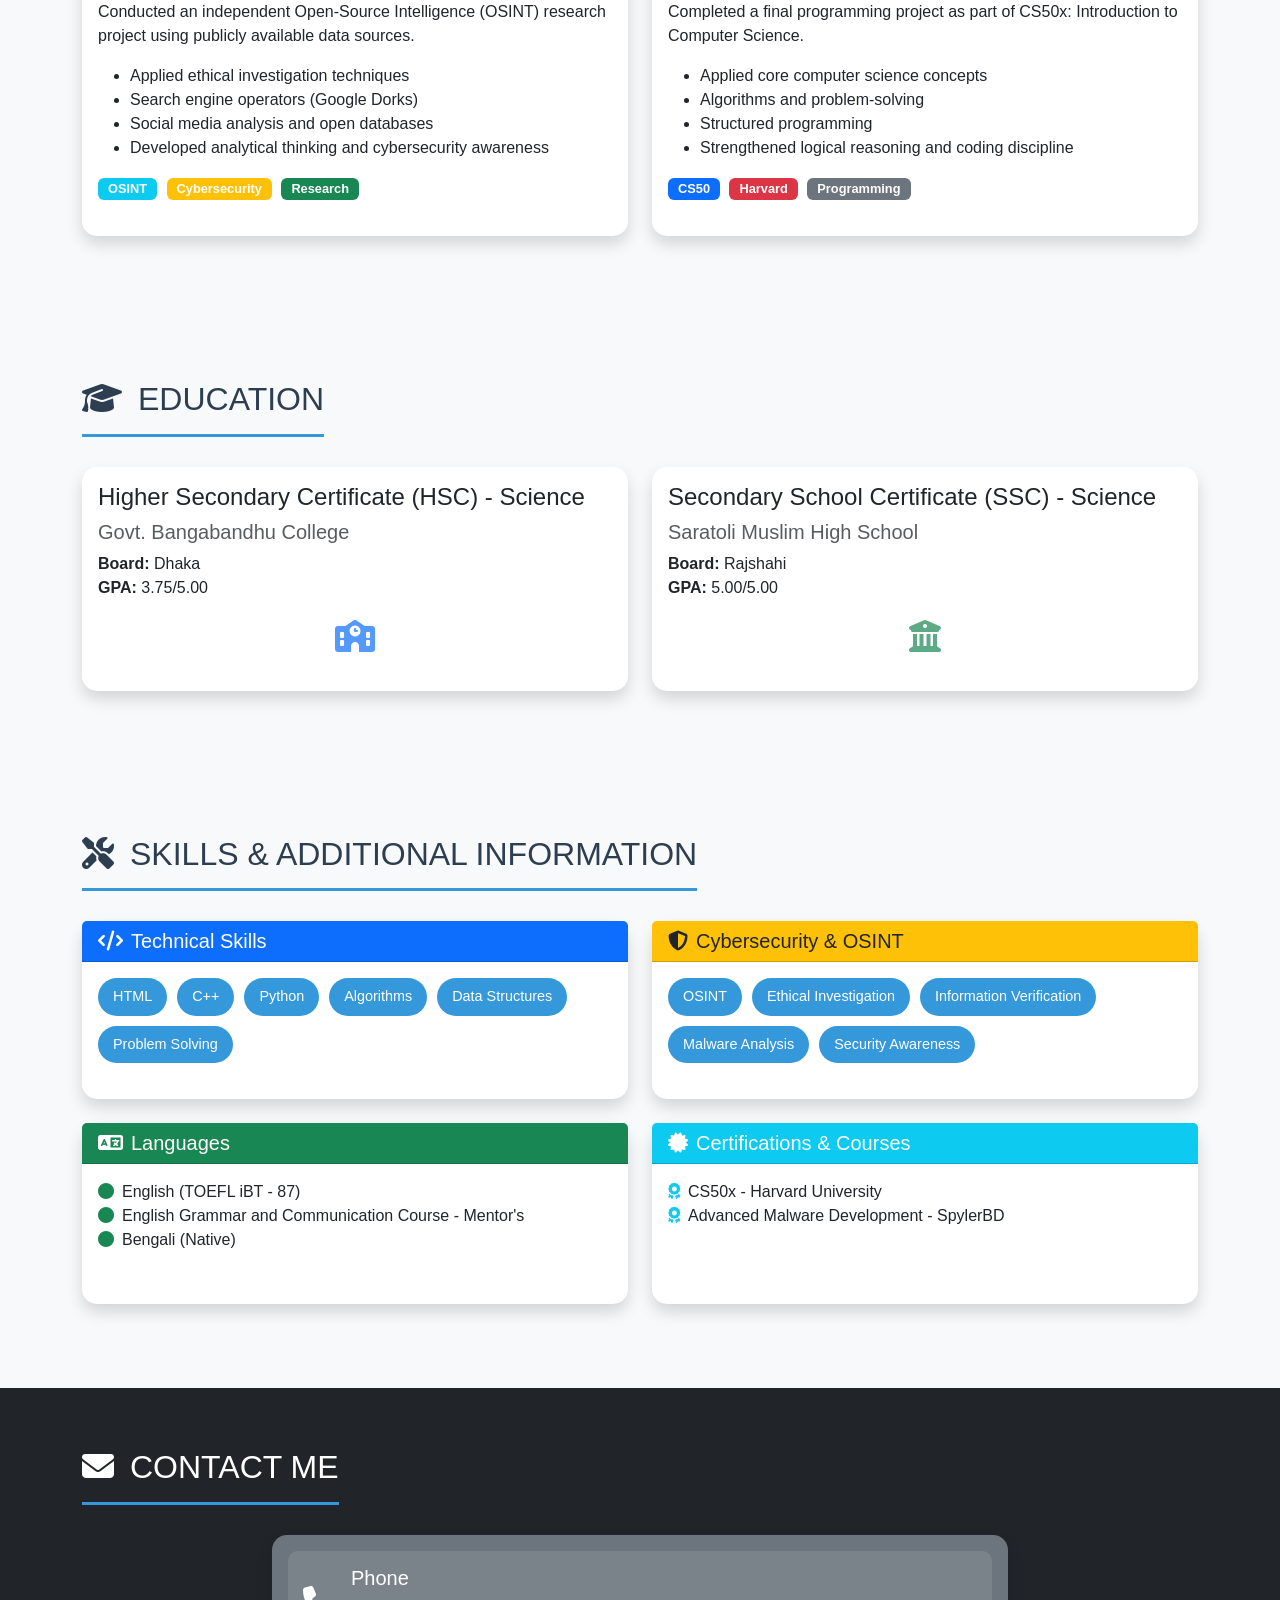
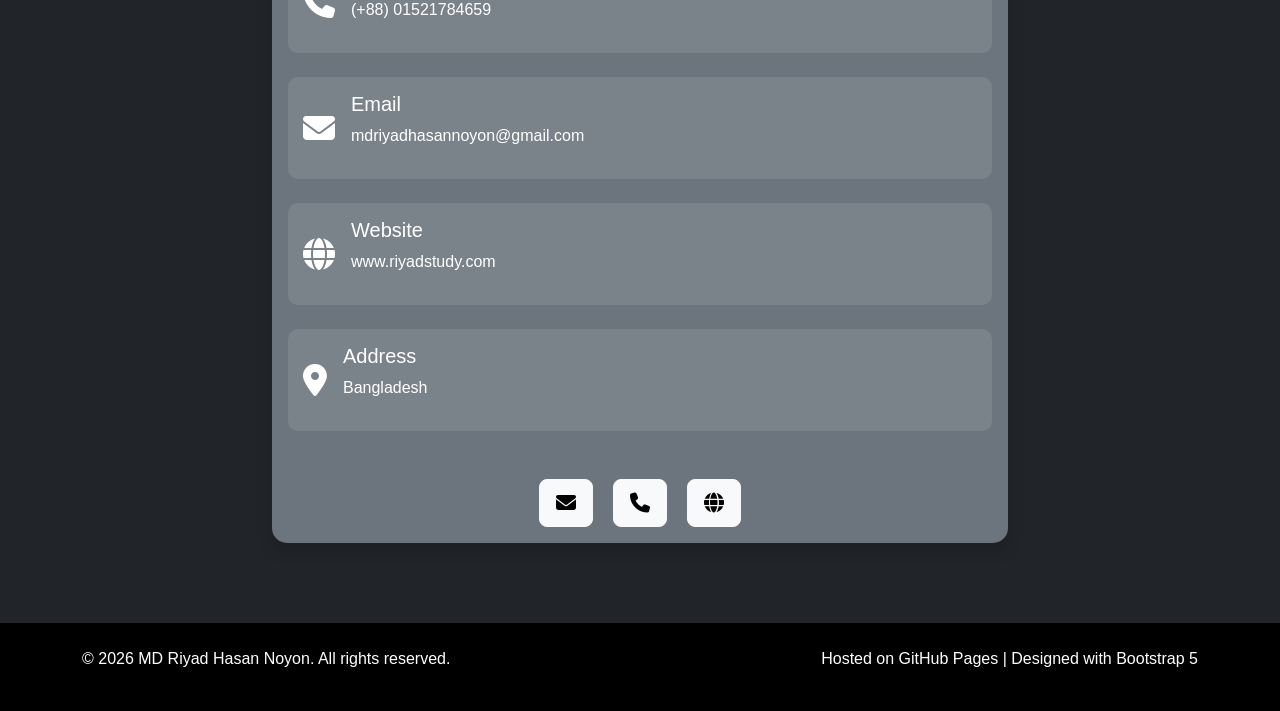
==== commit ebd33847: "Update CV download link in index.html" ====
--- a/index.html
+++ b/index.html
@@ -74,7 +74,7 @@
                         <a href="#contact" class="btn btn-primary btn-lg me-3">
                             <i class="fas fa-envelope me-2"></i>Contact Me
                         </a>
-                        <a href="assets/cv.pdf" class="btn btn-outline-light btn-lg" download>
+                        <a href="assets/Riyad Hasan.pdf" class="btn btn-outline-light btn-lg" download>
                             <i class="fas fa-download me-2"></i>Download CV
                         </a>
                     </div>
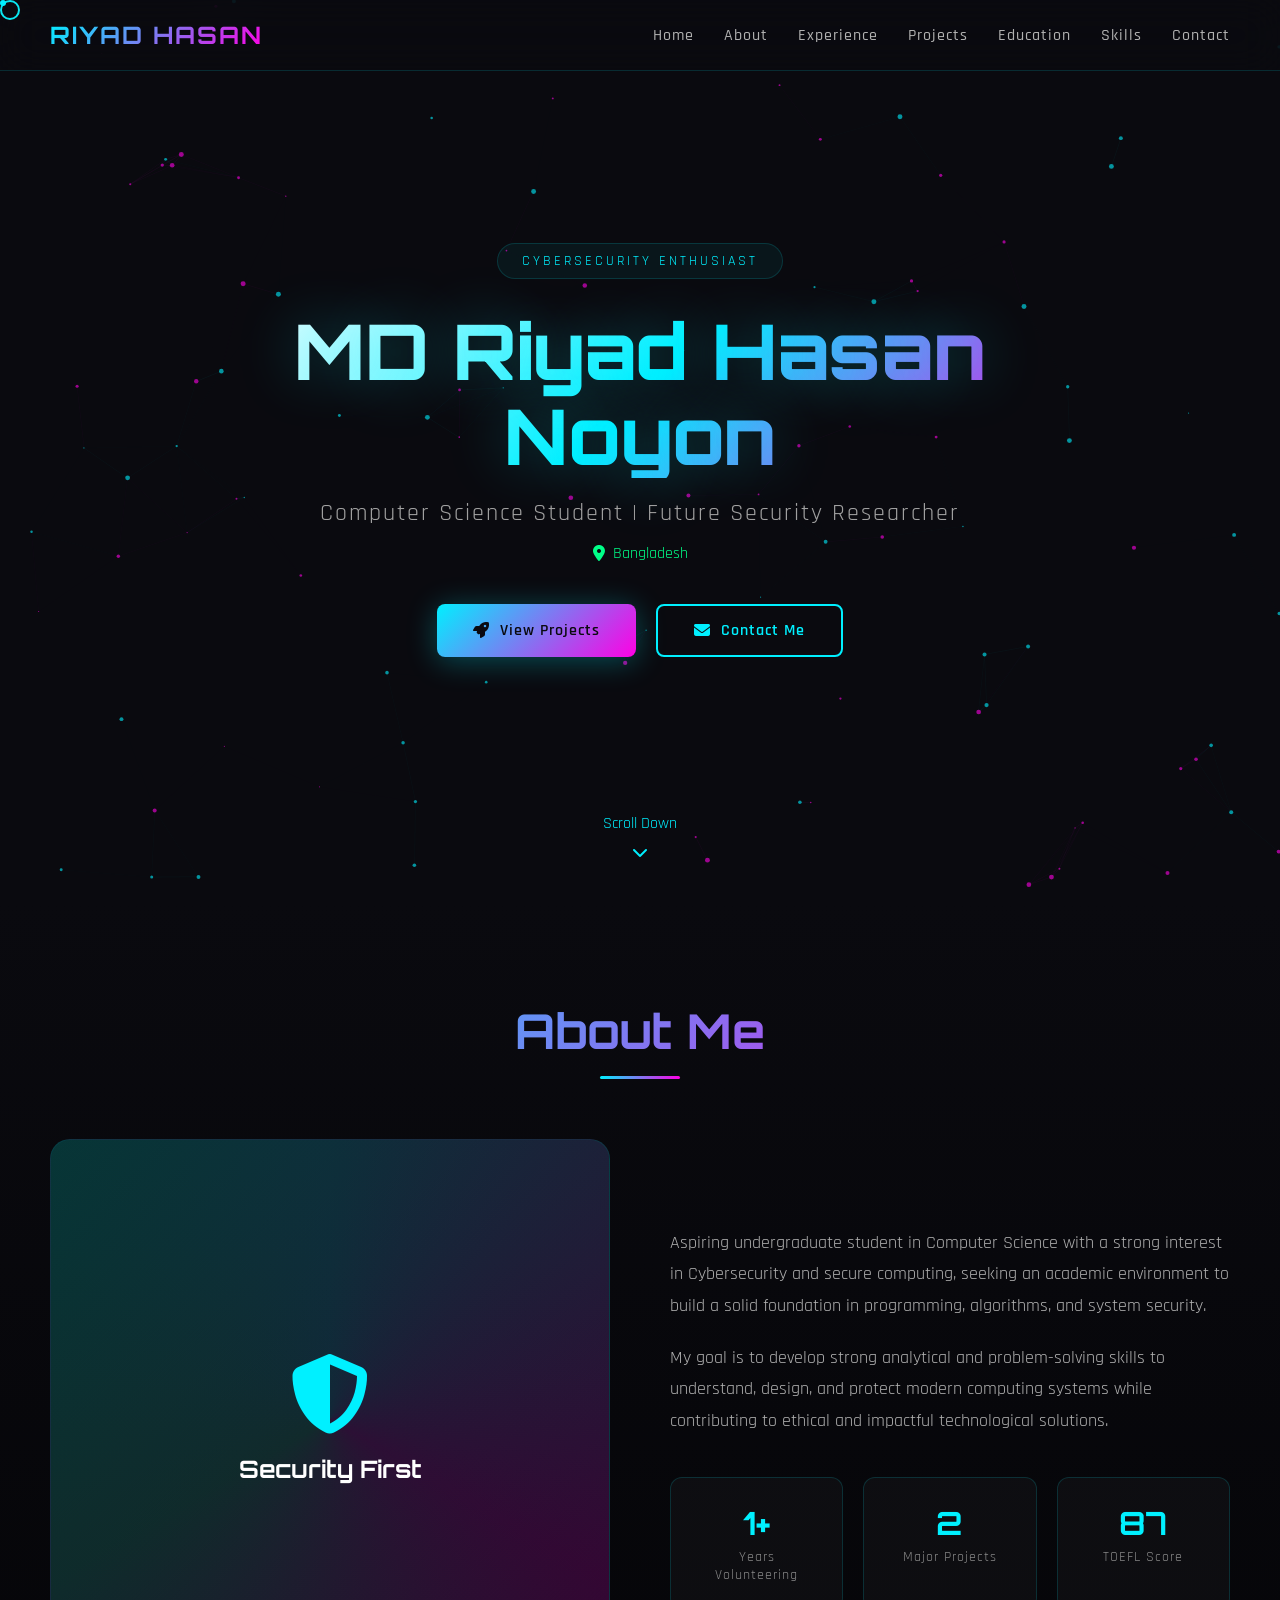
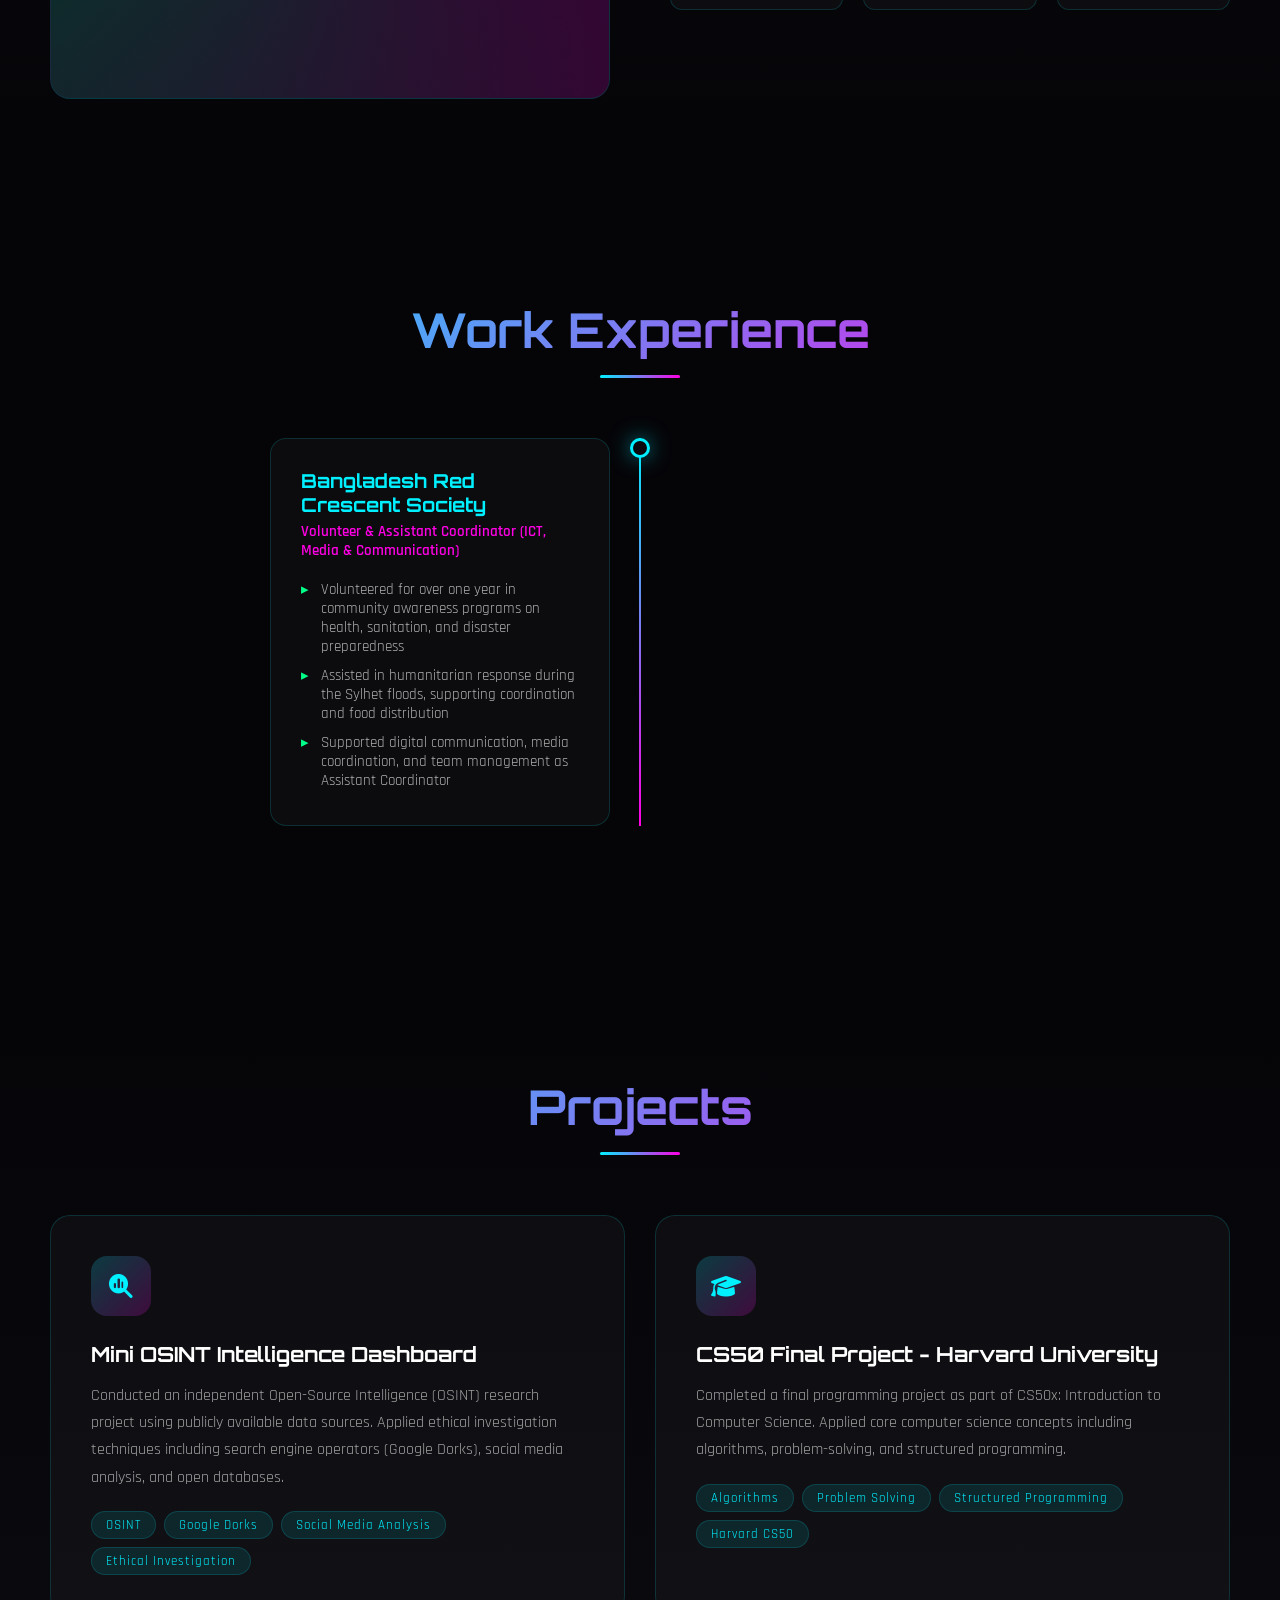
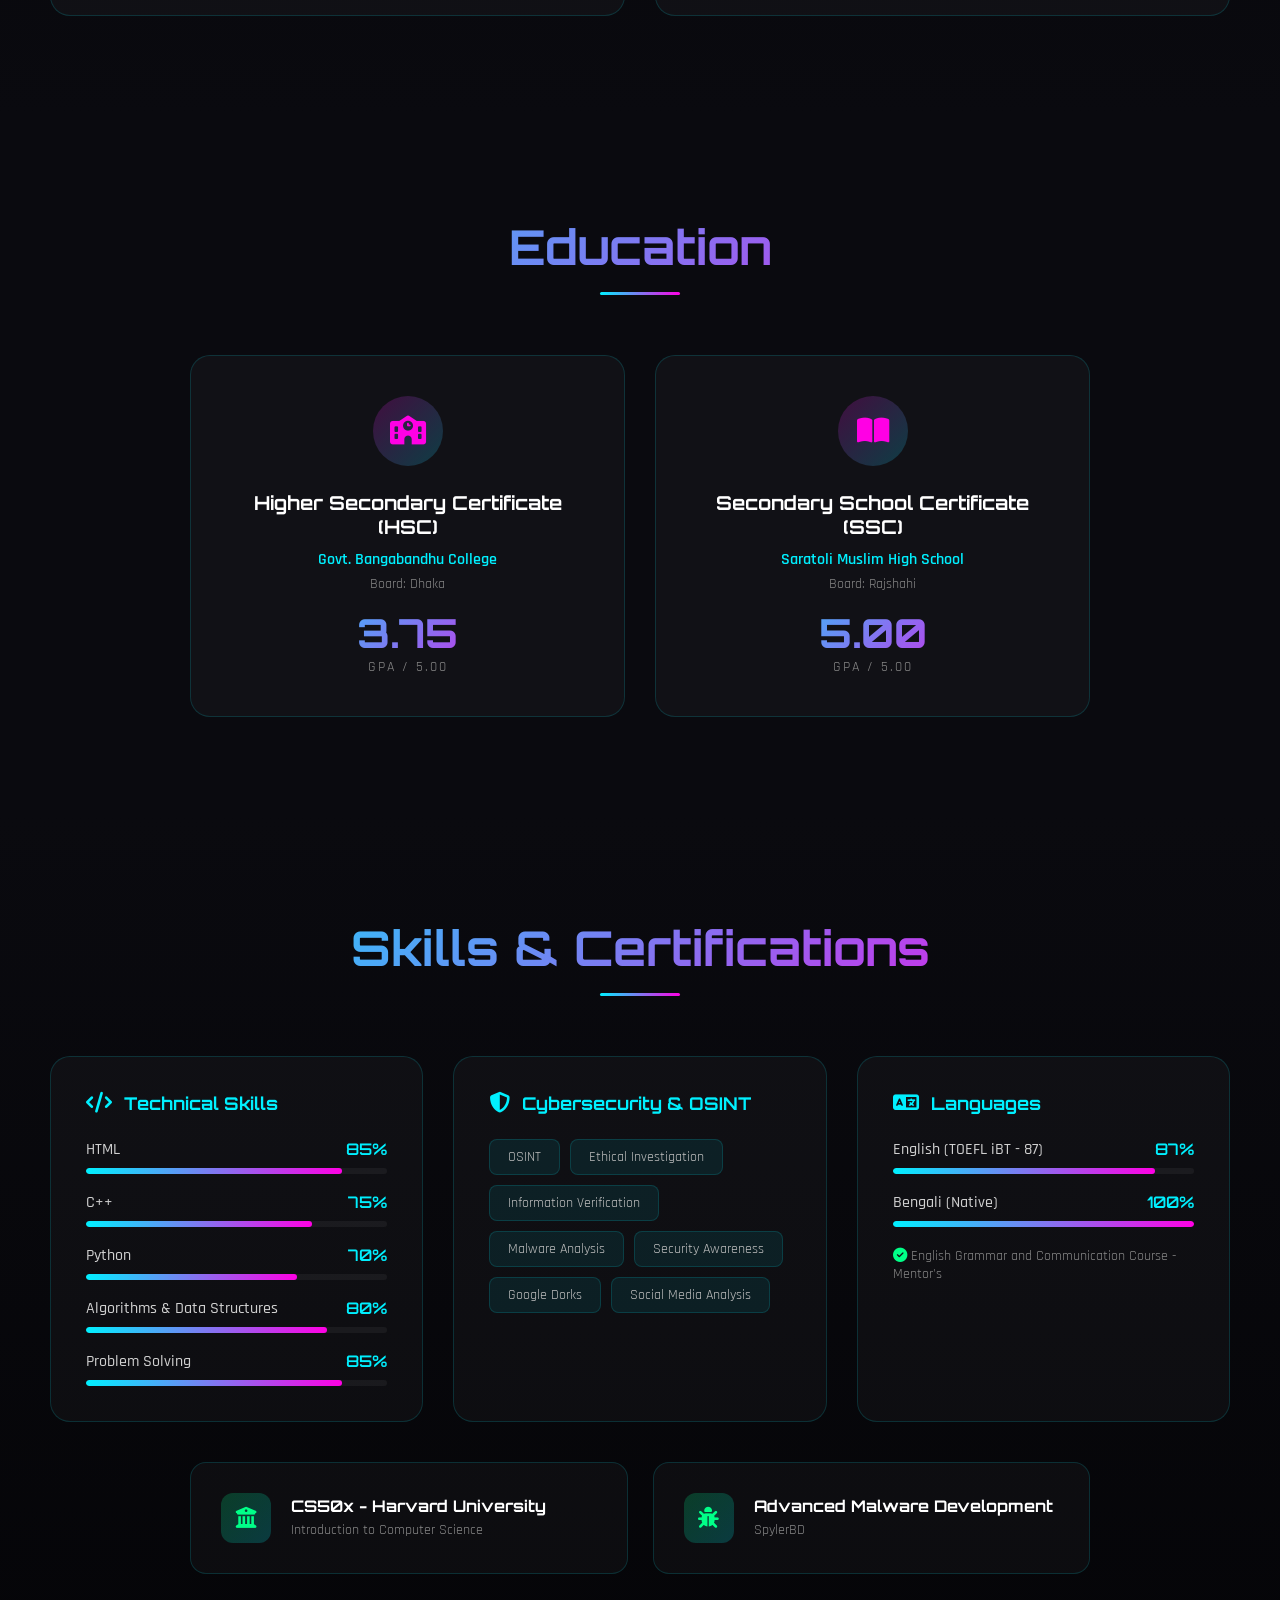
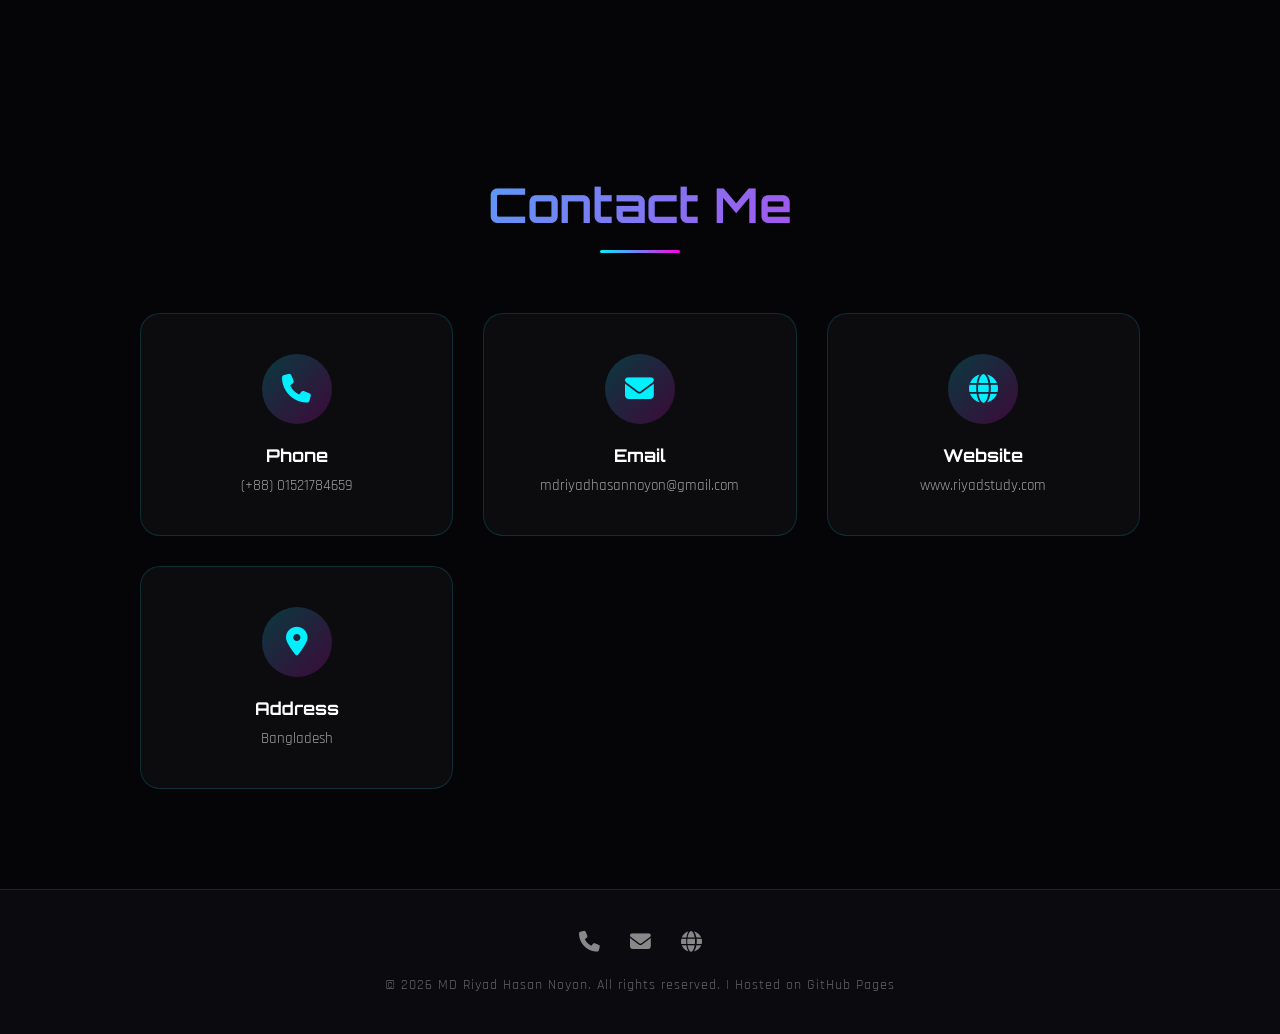
==== commit 30f036e4: "Rename riyad_hasan_portfolio.html to index.html" ====
--- a/index.html
+++ b/index.html
@@ -3,386 +3,1477 @@
 <head>
     <meta charset="UTF-8">
     <meta name="viewport" content="width=device-width, initial-scale=1.0">
-    <title>MD Riyad Hasan Noyon | Cybersecurity Enthusiast</title>
-    <!-- Bootstrap 5 CSS -->
-    <link href="https://cdn.jsdelivr.net/npm/bootstrap@5.3.0-alpha1/dist/css/bootstrap.min.css" rel="stylesheet">
-    <!-- Font Awesome Icons -->
-    <link rel="stylesheet" href="https://cdnjs.cloudflare.com/ajax/libs/font-awesome/6.4.0/css/all.min.css">
-    <!-- Custom CSS -->
-    <link rel="stylesheet" href="style.css">
-    <!-- Favicon -->
-    <link rel="icon" type="image/x-icon" href="assets/favicon.ico">
+    <title>MD Riyad Hasan Noyon | Cybersecurity & CS</title>
+    <link href="https://fonts.googleapis.com/css2?family=Orbitron:wght@400;500;600;700;800;900&family=Rajdhani:wght@300;400;500;600;700&display=swap" rel="stylesheet">
+    <link rel="stylesheet" href="https://cdnjs.cloudflare.com/ajax/libs/font-awesome/6.5.1/css/all.min.css">
+    <style>
+        * {
+            margin: 0;
+            padding: 0;
+            box-sizing: border-box;
+        }
+
+        :root {
+            --primary: #00f0ff;
+            --secondary: #ff00e4;
+            --accent: #00ff88;
+            --dark: #0a0a0f;
+            --darker: #050508;
+            --card: rgba(255,255,255,0.03);
+            --border: rgba(0,240,255,0.15);
+        }
+
+        html {
+            scroll-behavior: smooth;
+        }
+
+        body {
+            font-family: 'Rajdhani', sans-serif;
+            background: var(--dark);
+            color: #e0e0e0;
+            overflow-x: hidden;
+            cursor: none;
+        }
+
+        /* Custom Cursor */
+        .cursor {
+            width: 20px;
+            height: 20px;
+            border: 2px solid var(--primary);
+            border-radius: 50%;
+            position: fixed;
+            pointer-events: none;
+            z-index: 9999;
+            transition: transform 0.1s, background 0.3s;
+            mix-blend-mode: difference;
+        }
+
+        .cursor-dot {
+            width: 6px;
+            height: 6px;
+            background: var(--primary);
+            border-radius: 50%;
+            position: fixed;
+            pointer-events: none;
+            z-index: 9999;
+        }
+
+        /* Canvas Background */
+        #bgCanvas {
+            position: fixed;
+            top: 0;
+            left: 0;
+            width: 100%;
+            height: 100%;
+            z-index: 0;
+            pointer-events: none;
+        }
+
+        /* Navigation */
+        nav {
+            position: fixed;
+            top: 0;
+            width: 100%;
+            padding: 20px 50px;
+            display: flex;
+            justify-content: space-between;
+            align-items: center;
+            z-index: 1000;
+            background: rgba(10,10,15,0.8);
+            backdrop-filter: blur(20px);
+            border-bottom: 1px solid var(--border);
+            transition: all 0.3s;
+        }
+
+        nav.scrolled {
+            padding: 12px 50px;
+            background: rgba(10,10,15,0.95);
+        }
+
+        .logo {
+            font-family: 'Orbitron', sans-serif;
+            font-size: 1.5rem;
+            font-weight: 700;
+            background: linear-gradient(135deg, var(--primary), var(--secondary));
+            -webkit-background-clip: text;
+            -webkit-text-fill-color: transparent;
+            background-clip: text;
+            letter-spacing: 2px;
+        }
+
+        .nav-links {
+            display: flex;
+            gap: 30px;
+            list-style: none;
+        }
+
+        .nav-links a {
+            color: #b0b0b0;
+            text-decoration: none;
+            font-weight: 500;
+            font-size: 1rem;
+            letter-spacing: 1px;
+            position: relative;
+            padding: 5px 0;
+            transition: color 0.3s;
+        }
+
+        .nav-links a::after {
+            content: '';
+            position: absolute;
+            bottom: 0;
+            left: 0;
+            width: 0;
+            height: 2px;
+            background: linear-gradient(90deg, var(--primary), var(--secondary));
+            transition: width 0.3s;
+        }
+
+        .nav-links a:hover {
+            color: var(--primary);
+        }
+
+        .nav-links a:hover::after {
+            width: 100%;
+        }
+
+        /* Hero Section */
+        .hero {
+            height: 100vh;
+            display: flex;
+            align-items: center;
+            justify-content: center;
+            position: relative;
+            z-index: 1;
+        }
+
+        .hero-content {
+            text-align: center;
+            max-width: 900px;
+            padding: 0 20px;
+        }
+
+        .hero-badge {
+            display: inline-block;
+            padding: 8px 24px;
+            border: 1px solid var(--border);
+            border-radius: 50px;
+            font-size: 0.85rem;
+            color: var(--primary);
+            margin-bottom: 30px;
+            background: rgba(0,240,255,0.05);
+            letter-spacing: 3px;
+            text-transform: uppercase;
+            animation: pulse-glow 2s ease-in-out infinite;
+        }
+
+        @keyframes pulse-glow {
+            0%, 100% { box-shadow: 0 0 10px rgba(0,240,255,0.2); }
+            50% { box-shadow: 0 0 25px rgba(0,240,255,0.4); }
+        }
+
+        .hero h1 {
+            font-family: 'Orbitron', sans-serif;
+            font-size: clamp(2.5rem, 6vw, 5rem);
+            font-weight: 800;
+            line-height: 1.1;
+            margin-bottom: 20px;
+            background: linear-gradient(135deg, #fff 0%, var(--primary) 50%, var(--secondary) 100%);
+            -webkit-background-clip: text;
+            -webkit-text-fill-color: transparent;
+            background-clip: text;
+            text-shadow: 0 0 60px rgba(0,240,255,0.3);
+        }
+
+        .hero .subtitle {
+            font-size: clamp(1.1rem, 2.5vw, 1.5rem);
+            color: #a0a0a0;
+            margin-bottom: 15px;
+            letter-spacing: 2px;
+        }
+
+        .hero .location {
+            color: var(--accent);
+            font-size: 1rem;
+            margin-bottom: 40px;
+            display: flex;
+            align-items: center;
+            justify-content: center;
+            gap: 8px;
+        }
+
+        .hero-buttons {
+            display: flex;
+            gap: 20px;
+            justify-content: center;
+            flex-wrap: wrap;
+        }
+
+        .btn {
+            padding: 14px 36px;
+            border: none;
+            border-radius: 8px;
+            font-family: 'Rajdhani', sans-serif;
+            font-size: 1rem;
+            font-weight: 600;
+            letter-spacing: 1px;
+            cursor: pointer;
+            text-decoration: none;
+            display: inline-flex;
+            align-items: center;
+            gap: 10px;
+            transition: all 0.3s;
+            position: relative;
+            overflow: hidden;
+        }
+
+        .btn-primary {
+            background: linear-gradient(135deg, var(--primary), var(--secondary));
+            color: var(--dark);
+            box-shadow: 0 4px 30px rgba(0,240,255,0.3);
+        }
+
+        .btn-primary:hover {
+            transform: translateY(-3px);
+            box-shadow: 0 8px 40px rgba(0,240,255,0.5);
+        }
+
+        .btn-outline {
+            background: transparent;
+            color: var(--primary);
+            border: 2px solid var(--primary);
+        }
+
+        .btn-outline:hover {
+            background: rgba(0,240,255,0.1);
+            transform: translateY(-3px);
+        }
+
+        .scroll-indicator {
+            position: absolute;
+            bottom: 40px;
+            left: 50%;
+            transform: translateX(-50%);
+            display: flex;
+            flex-direction: column;
+            align-items: center;
+            gap: 10px;
+            color: var(--primary);
+            animation: bounce 2s infinite;
+        }
+
+        @keyframes bounce {
+            0%, 100% { transform: translateX(-50%) translateY(0); }
+            50% { transform: translateX(-50%) translateY(10px); }
+        }
+
+        /* Section Styles */
+        section {
+            position: relative;
+            z-index: 1;
+            padding: 100px 50px;
+        }
+
+        .section-header {
+            text-align: center;
+            margin-bottom: 60px;
+        }
+
+        .section-header h2 {
+            font-family: 'Orbitron', sans-serif;
+            font-size: clamp(2rem, 4vw, 3rem);
+            font-weight: 700;
+            background: linear-gradient(135deg, var(--primary), var(--secondary));
+            -webkit-background-clip: text;
+            -webkit-text-fill-color: transparent;
+            background-clip: text;
+            margin-bottom: 15px;
+        }
+
+        .section-header .line {
+            width: 80px;
+            height: 3px;
+            background: linear-gradient(90deg, var(--primary), var(--secondary));
+            margin: 0 auto;
+            border-radius: 3px;
+        }
+
+        /* About Section */
+        .about {
+            background: linear-gradient(180deg, var(--dark) 0%, var(--darker) 100%);
+        }
+
+        .about-grid {
+            display: grid;
+            grid-template-columns: 1fr 1fr;
+            gap: 60px;
+            max-width: 1200px;
+            margin: 0 auto;
+            align-items: center;
+        }
+
+        .about-image {
+            position: relative;
+        }
+
+        .about-image .glow-box {
+            width: 100%;
+            aspect-ratio: 1;
+            border-radius: 20px;
+            background: linear-gradient(135deg, rgba(0,240,255,0.1), rgba(255,0,228,0.1));
+            border: 1px solid var(--border);
+            display: flex;
+            align-items: center;
+            justify-content: center;
+            position: relative;
+            overflow: hidden;
+        }
+
+        .about-image .glow-box::before {
+            content: '';
+            position: absolute;
+            width: 200%;
+            height: 200%;
+            background: conic-gradient(var(--primary), var(--secondary), var(--accent), var(--primary));
+            animation: rotate 4s linear infinite;
+            opacity: 0.1;
+        }
+
+        @keyframes rotate {
+            to { transform: rotate(360deg); }
+        }
+
+        .about-image .glow-box .content {
+            position: relative;
+            z-index: 1;
+            text-align: center;
+        }
+
+        .about-image .glow-box i {
+            font-size: 5rem;
+            color: var(--primary);
+            margin-bottom: 20px;
+        }
+
+        .about-image .glow-box h3 {
+            font-family: 'Orbitron', sans-serif;
+            font-size: 1.5rem;
+            color: #fff;
+        }
+
+        .about-text p {
+            font-size: 1.1rem;
+            line-height: 1.8;
+            color: #b0b0b0;
+            margin-bottom: 20px;
+        }
+
+        .stats-grid {
+            display: grid;
+            grid-template-columns: repeat(3, 1fr);
+            gap: 20px;
+            margin-top: 40px;
+        }
+
+        .stat-card {
+            background: var(--card);
+            border: 1px solid var(--border);
+            border-radius: 12px;
+            padding: 25px;
+            text-align: center;
+            transition: all 0.3s;
+        }
+
+        .stat-card:hover {
+            transform: translateY(-5px);
+            border-color: var(--primary);
+            box-shadow: 0 10px 30px rgba(0,240,255,0.1);
+        }
+
+        .stat-card .number {
+            font-family: 'Orbitron', sans-serif;
+            font-size: 2rem;
+            font-weight: 700;
+            color: var(--primary);
+        }
+
+        .stat-card .label {
+            font-size: 0.85rem;
+            color: #888;
+            margin-top: 5px;
+            letter-spacing: 1px;
+        }
+
+        /* Experience Section */
+        .experience {
+            background: var(--darker);
+        }
+
+        .timeline {
+            max-width: 800px;
+            margin: 0 auto;
+            position: relative;
+        }
+
+        .timeline::before {
+            content: '';
+            position: absolute;
+            left: 50%;
+            transform: translateX(-50%);
+            width: 2px;
+            height: 100%;
+            background: linear-gradient(180deg, var(--primary), var(--secondary));
+        }
+
+        .timeline-item {
+            display: flex;
+            justify-content: flex-end;
+            padding-right: 50%;
+            position: relative;
+            margin-bottom: 50px;
+        }
+
+        .timeline-item:nth-child(even) {
+            justify-content: flex-start;
+            padding-right: 0;
+            padding-left: 50%;
+        }
+
+        .timeline-dot {
+            position: absolute;
+            left: 50%;
+            transform: translateX(-50%);
+            width: 20px;
+            height: 20px;
+            background: var(--dark);
+            border: 3px solid var(--primary);
+            border-radius: 50%;
+            z-index: 2;
+            box-shadow: 0 0 20px rgba(0,240,255,0.5);
+        }
+
+        .timeline-content {
+            background: var(--card);
+            border: 1px solid var(--border);
+            border-radius: 16px;
+            padding: 30px;
+            max-width: 400px;
+            margin: 0 30px;
+            transition: all 0.3s;
+        }
+
+        .timeline-content:hover {
+            border-color: var(--primary);
+            box-shadow: 0 10px 40px rgba(0,240,255,0.1);
+            transform: scale(1.02);
+        }
+
+        .timeline-content h3 {
+            font-family: 'Orbitron', sans-serif;
+            font-size: 1.2rem;
+            color: var(--primary);
+            margin-bottom: 5px;
+        }
+
+        .timeline-content .role {
+            color: var(--secondary);
+            font-weight: 600;
+            margin-bottom: 15px;
+            font-size: 0.95rem;
+        }
+
+        .timeline-content ul {
+            list-style: none;
+            padding: 0;
+        }
+
+        .timeline-content ul li {
+            padding: 5px 0;
+            padding-left: 20px;
+            position: relative;
+            color: #b0b0b0;
+            font-size: 0.95rem;
+        }
+
+        .timeline-content ul li::before {
+            content: '▸';
+            position: absolute;
+            left: 0;
+            color: var(--accent);
+        }
+
+        /* Projects Section */
+        .projects {
+            background: linear-gradient(180deg, var(--darker) 0%, var(--dark) 100%);
+        }
+
+        .projects-grid {
+            display: grid;
+            grid-template-columns: repeat(auto-fit, minmax(350px, 1fr));
+            gap: 30px;
+            max-width: 1200px;
+            margin: 0 auto;
+        }
+
+        .project-card {
+            background: var(--card);
+            border: 1px solid var(--border);
+            border-radius: 20px;
+            padding: 40px;
+            position: relative;
+            overflow: hidden;
+            transition: all 0.4s;
+        }
+
+        .project-card::before {
+            content: '';
+            position: absolute;
+            top: 0;
+            left: 0;
+            width: 100%;
+            height: 3px;
+            background: linear-gradient(90deg, var(--primary), var(--secondary));
+            transform: scaleX(0);
+            transition: transform 0.4s;
+        }
+
+        .project-card:hover::before {
+            transform: scaleX(1);
+        }
+
+        .project-card:hover {
+            transform: translateY(-10px);
+            border-color: var(--primary);
+            box-shadow: 0 20px 60px rgba(0,240,255,0.15);
+        }
+
+        .project-card .icon {
+            width: 60px;
+            height: 60px;
+            background: linear-gradient(135deg, rgba(0,240,255,0.2), rgba(255,0,228,0.2));
+            border-radius: 16px;
+            display: flex;
+            align-items: center;
+            justify-content: center;
+            margin-bottom: 25px;
+            font-size: 1.5rem;
+            color: var(--primary);
+        }
+
+        .project-card h3 {
+            font-family: 'Orbitron', sans-serif;
+            font-size: 1.3rem;
+            color: #fff;
+            margin-bottom: 15px;
+        }
+
+        .project-card p {
+            color: #a0a0a0;
+            line-height: 1.7;
+            margin-bottom: 20px;
+        }
+
+        .project-tags {
+            display: flex;
+            flex-wrap: wrap;
+            gap: 8px;
+        }
+
+        .project-tag {
+            padding: 5px 14px;
+            background: rgba(0,240,255,0.1);
+            border: 1px solid var(--border);
+            border-radius: 20px;
+            font-size: 0.8rem;
+            color: var(--primary);
+            letter-spacing: 1px;
+        }
+
+        /* Education Section */
+        .education {
+            background: var(--dark);
+        }
+
+        .edu-grid {
+            display: grid;
+            grid-template-columns: repeat(auto-fit, minmax(300px, 1fr));
+            gap: 30px;
+            max-width: 900px;
+            margin: 0 auto;
+        }
+
+        .edu-card {
+            background: var(--card);
+            border: 1px solid var(--border);
+            border-radius: 20px;
+            padding: 40px;
+            text-align: center;
+            position: relative;
+            overflow: hidden;
+            transition: all 0.3s;
+        }
+
+        .edu-card:hover {
+            transform: translateY(-5px);
+            border-color: var(--secondary);
+            box-shadow: 0 15px 40px rgba(255,0,228,0.1);
+        }
+
+        .edu-card .edu-icon {
+            width: 70px;
+            height: 70px;
+            background: linear-gradient(135deg, rgba(255,0,228,0.2), rgba(0,240,255,0.2));
+            border-radius: 50%;
+            display: flex;
+            align-items: center;
+            justify-content: center;
+            margin: 0 auto 25px;
+            font-size: 1.8rem;
+            color: var(--secondary);
+        }
+
+        .edu-card h3 {
+            font-family: 'Orbitron', sans-serif;
+            font-size: 1.2rem;
+            color: #fff;
+            margin-bottom: 10px;
+        }
+
+        .edu-card .school {
+            color: var(--primary);
+            font-weight: 600;
+            margin-bottom: 5px;
+        }
+
+        .edu-card .board {
+            color: #888;
+            font-size: 0.9rem;
+            margin-bottom: 15px;
+        }
+
+        .edu-card .gpa {
+            font-family: 'Orbitron', sans-serif;
+            font-size: 2.5rem;
+            font-weight: 800;
+            background: linear-gradient(135deg, var(--primary), var(--secondary));
+            -webkit-background-clip: text;
+            -webkit-text-fill-color: transparent;
+            background-clip: text;
+        }
+
+        .edu-card .gpa-label {
+            color: #888;
+            font-size: 0.85rem;
+            letter-spacing: 2px;
+        }
+
+        /* Skills Section */
+        .skills {
+            background: linear-gradient(180deg, var(--dark) 0%, var(--darker) 100%);
+        }
+
+        .skills-grid {
+            display: grid;
+            grid-template-columns: repeat(auto-fit, minmax(300px, 1fr));
+            gap: 30px;
+            max-width: 1200px;
+            margin: 0 auto;
+        }
+
+        .skill-category {
+            background: var(--card);
+            border: 1px solid var(--border);
+            border-radius: 20px;
+            padding: 35px;
+            transition: all 0.3s;
+        }
+
+        .skill-category:hover {
+            border-color: var(--primary);
+            box-shadow: 0 10px 30px rgba(0,240,255,0.1);
+        }
+
+        .skill-category h3 {
+            font-family: 'Orbitron', sans-serif;
+            font-size: 1.1rem;
+            color: var(--primary);
+            margin-bottom: 25px;
+            display: flex;
+            align-items: center;
+            gap: 12px;
+        }
+
+        .skill-category h3 i {
+            font-size: 1.3rem;
+        }
+
+        .skill-item {
+            margin-bottom: 18px;
+        }
+
+        .skill-item:last-child {
+            margin-bottom: 0;
+        }
+
+        .skill-header {
+            display: flex;
+            justify-content: space-between;
+            margin-bottom: 8px;
+        }
+
+        .skill-name {
+            color: #d0d0d0;
+            font-weight: 500;
+        }
+
+        .skill-percent {
+            color: var(--primary);
+            font-family: 'Orbitron', sans-serif;
+            font-weight: 600;
+        }
+
+        .skill-bar {
+            height: 6px;
+            background: rgba(255,255,255,0.05);
+            border-radius: 3px;
+            overflow: hidden;
+        }
+
+        .skill-fill {
+            height: 100%;
+            background: linear-gradient(90deg, var(--primary), var(--secondary));
+            border-radius: 3px;
+            transition: width 1.5s ease-out;
+            width: 0;
+        }
+
+        .skill-tags {
+            display: flex;
+            flex-wrap: wrap;
+            gap: 10px;
+        }
+
+        .skill-tag {
+            padding: 8px 18px;
+            background: rgba(0,240,255,0.08);
+            border: 1px solid var(--border);
+            border-radius: 8px;
+            color: #c0c0c0;
+            font-size: 0.9rem;
+            transition: all 0.3s;
+        }
+
+        .skill-tag:hover {
+            background: rgba(0,240,255,0.2);
+            color: var(--primary);
+            border-color: var(--primary);
+        }
+
+        /* Certifications */
+        .cert-grid {
+            display: grid;
+            grid-template-columns: repeat(auto-fit, minmax(280px, 1fr));
+            gap: 25px;
+            max-width: 900px;
+            margin: 40px auto 0;
+        }
+
+        .cert-card {
+            background: var(--card);
+            border: 1px solid var(--border);
+            border-radius: 16px;
+            padding: 30px;
+            display: flex;
+            align-items: center;
+            gap: 20px;
+            transition: all 0.3s;
+        }
+
+        .cert-card:hover {
+            border-color: var(--accent);
+            transform: translateX(5px);
+        }
+
+        .cert-card .cert-icon {
+            width: 50px;
+            height: 50px;
+            background: linear-gradient(135deg, rgba(0,255,136,0.2), rgba(0,240,255,0.2));
+            border-radius: 12px;
+            display: flex;
+            align-items: center;
+            justify-content: center;
+            font-size: 1.3rem;
+            color: var(--accent);
+            flex-shrink: 0;
+        }
+
+        .cert-card h4 {
+            font-family: 'Orbitron', sans-serif;
+            font-size: 1rem;
+            color: #fff;
+            margin-bottom: 5px;
+        }
+
+        .cert-card p {
+            color: #888;
+            font-size: 0.85rem;
+        }
+
+        /* Contact Section */
+        .contact {
+            background: var(--darker);
+            position: relative;
+        }
+
+        .contact-grid {
+            display: grid;
+            grid-template-columns: repeat(auto-fit, minmax(250px, 1fr));
+            gap: 30px;
+            max-width: 1000px;
+            margin: 0 auto;
+        }
+
+        .contact-card {
+            background: var(--card);
+            border: 1px solid var(--border);
+            border-radius: 20px;
+            padding: 40px 30px;
+            text-align: center;
+            transition: all 0.3s;
+            text-decoration: none;
+            color: inherit;
+            display: block;
+        }
+
+        .contact-card:hover {
+            transform: translateY(-10px);
+            border-color: var(--primary);
+            box-shadow: 0 20px 50px rgba(0,240,255,0.15);
+        }
+
+        .contact-card .contact-icon {
+            width: 70px;
+            height: 70px;
+            background: linear-gradient(135deg, rgba(0,240,255,0.2), rgba(255,0,228,0.2));
+            border-radius: 50%;
+            display: flex;
+            align-items: center;
+            justify-content: center;
+            margin: 0 auto 20px;
+            font-size: 1.8rem;
+            color: var(--primary);
+            transition: all 0.3s;
+        }
+
+        .contact-card:hover .contact-icon {
+            transform: rotate(360deg);
+            background: linear-gradient(135deg, var(--primary), var(--secondary));
+            color: var(--dark);
+        }
+
+        .contact-card h3 {
+            font-family: 'Orbitron', sans-serif;
+            font-size: 1.1rem;
+            color: #fff;
+            margin-bottom: 10px;
+        }
+
+        .contact-card p {
+            color: #a0a0a0;
+            font-size: 0.95rem;
+        }
+
+        /* Footer */
+        footer {
+            background: var(--dark);
+            border-top: 1px solid var(--border);
+            padding: 40px 50px;
+            text-align: center;
+            position: relative;
+            z-index: 1;
+        }
+
+        footer p {
+            color: #666;
+            font-size: 0.9rem;
+            letter-spacing: 1px;
+        }
+
+        footer .footer-links {
+            display: flex;
+            justify-content: center;
+            gap: 30px;
+            margin-bottom: 20px;
+        }
+
+        footer .footer-links a {
+            color: #888;
+            text-decoration: none;
+            font-size: 1.3rem;
+            transition: color 0.3s;
+        }
+
+        footer .footer-links a:hover {
+            color: var(--primary);
+        }
+
+        /* Scroll Reveal */
+        .reveal {
+            opacity: 0;
+            transform: translateY(50px);
+            transition: all 0.8s ease-out;
+        }
+
+        .reveal.active {
+            opacity: 1;
+            transform: translateY(0);
+        }
+
+        /* Responsive */
+        @media (max-width: 768px) {
+            nav {
+                padding: 15px 20px;
+            }
+
+            .nav-links {
+                display: none;
+            }
+
+            section {
+                padding: 60px 20px;
+            }
+
+            .about-grid {
+                grid-template-columns: 1fr;
+                gap: 40px;
+            }
+
+            .timeline::before {
+                left: 20px;
+            }
+
+            .timeline-item,
+            .timeline-item:nth-child(even) {
+                justify-content: flex-start;
+                padding-right: 0;
+                padding-left: 50px;
+            }
+
+            .timeline-dot {
+                left: 20px;
+            }
+
+            .stats-grid {
+                grid-template-columns: 1fr;
+            }
+
+            .cursor, .cursor-dot {
+                display: none;
+            }
+
+            body {
+                cursor: auto;
+            }
+        }
+
+        /* Mobile Menu */
+        .mobile-menu-btn {
+            display: none;
+            background: none;
+            border: none;
+            color: var(--primary);
+            font-size: 1.5rem;
+            cursor: pointer;
+        }
+
+        @media (max-width: 768px) {
+            .mobile-menu-btn {
+                display: block;
+            }
+        }
+    </style>
 </head>
 <body>
+    <!-- Custom Cursor -->
+    <div class="cursor"></div>
+    <div class="cursor-dot"></div>
+
+    <!-- Background Canvas -->
+    <canvas id="bgCanvas"></canvas>
+
     <!-- Navigation -->
-    <nav class="navbar navbar-expand-lg navbar-dark bg-dark fixed-top">
-        <div class="container">
-            <a <a class="navbar-brand" href="#">
-    <img src="assets/logo.png" 
-         alt="Riyad Hasan Logo" 
-         height="40"
-         class="d-inline-block align-top">
-    <span class="ms-2 fw-bold d-none d-md-inline">Riyad Hasan</span>
-    </a>
+    <nav id="navbar">
+        <div class="logo">RIYAD HASAN</div>
+        <ul class="nav-links">
+            <li><a href="#home">Home</a></li>
+            <li><a href="#about">About</a></li>
+            <li><a href="#experience">Experience</a></li>
+            <li><a href="#projects">Projects</a></li>
+            <li><a href="#education">Education</a></li>
+            <li><a href="#skills">Skills</a></li>
+            <li><a href="#contact">Contact</a></li>
+        </ul>
+        <button class="mobile-menu-btn"><i class="fas fa-bars"></i></button>
+    </nav>
+
+    <!-- Hero Section -->
+    <section class="hero" id="home">
+        <div class="hero-content">
+            <div class="hero-badge">Cybersecurity Enthusiast</div>
+            <h1>MD Riyad Hasan Noyon</h1>
+            <p class="subtitle">Computer Science Student | Future Security Researcher</p>
+            <p class="location"><i class="fas fa-map-marker-alt"></i> Bangladesh</p>
+            <div class="hero-buttons">
+                <a href="#projects" class="btn btn-primary"><i class="fas fa-rocket"></i> View Projects</a>
+                <a href="#contact" class="btn btn-outline"><i class="fas fa-envelope"></i> Contact Me</a>
+            </div>
+        </div>
+        <div class="scroll-indicator">
+            <span>Scroll Down</span>
+            <i class="fas fa-chevron-down"></i>
+        </div>
+    </section>
+
+    <!-- About Section -->
+    <section class="about" id="about">
+        <div class="section-header reveal">
+            <h2>About Me</h2>
+            <div class="line"></div>
+        </div>
+        <div class="about-grid">
+            <div class="about-image reveal">
+                <div class="glow-box">
+                    <div class="content">
+                        <i class="fas fa-shield-halved"></i>
+                        <h3>Security First</h3>
+                    </div>
+                </div>
+            </div>
+            <div class="about-text reveal">
+                <p>Aspiring undergraduate student in Computer Science with a strong interest in Cybersecurity and secure computing, seeking an academic environment to build a solid foundation in programming, algorithms, and system security.</p>
+                <p>My goal is to develop strong analytical and problem-solving skills to understand, design, and protect modern computing systems while contributing to ethical and impactful technological solutions.</p>
+                <div class="stats-grid">
+                    <div class="stat-card">
+                        <div class="number">1+</div>
+                        <div class="label">Years Volunteering</div>
+                    </div>
+                    <div class="stat-card">
+                        <div class="number">2</div>
+                        <div class="label">Major Projects</div>
+                    </div>
+                    <div class="stat-card">
+                        <div class="number">87</div>
+                        <div class="label">TOEFL Score</div>
+                    </div>
+                </div>
+            </div>
+        </div>
+    </section>
+
+    <!-- Experience Section -->
+    <section class="experience" id="experience">
+        <div class="section-header reveal">
+            <h2>Work Experience</h2>
+            <div class="line"></div>
+        </div>
+        <div class="timeline">
+            <div class="timeline-item reveal">
+                <div class="timeline-dot"></div>
+                <div class="timeline-content">
+                    <h3>Bangladesh Red Crescent Society</h3>
+                    <p class="role">Volunteer & Assistant Coordinator (ICT, Media & Communication)</p>
+                    <ul>
+                        <li>Volunteered for over one year in community awareness programs on health, sanitation, and disaster preparedness</li>
+                        <li>Assisted in humanitarian response during the Sylhet floods, supporting coordination and food distribution</li>
+                        <li>Supported digital communication, media coordination, and team management as Assistant Coordinator</li>
+                    </ul>
+                </div>
+            </div>
+        </div>
+    </section>
+
+    <!-- Projects Section -->
+    <section class="projects" id="projects">
+        <div class="section-header reveal">
+            <h2>Projects</h2>
+            <div class="line"></div>
+        </div>
+        <div class="projects-grid">
+            <div class="project-card reveal">
+                <div class="icon"><i class="fas fa-magnifying-glass-chart"></i></div>
+                <h3>Mini OSINT Intelligence Dashboard</h3>
+                <p>Conducted an independent Open-Source Intelligence (OSINT) research project using publicly available data sources. Applied ethical investigation techniques including search engine operators (Google Dorks), social media analysis, and open databases.</p>
+                <div class="project-tags">
+                    <span class="project-tag">OSINT</span>
+                    <span class="project-tag">Google Dorks</span>
+                    <span class="project-tag">Social Media Analysis</span>
+                    <span class="project-tag">Ethical Investigation</span>
+                </div>
+            </div>
+            <div class="project-card reveal">
+                <div class="icon"><i class="fas fa-graduation-cap"></i></div>
+                <h3>CS50 Final Project - Harvard University</h3>
+                <p>Completed a final programming project as part of CS50x: Introduction to Computer Science. Applied core computer science concepts including algorithms, problem-solving, and structured programming.</p>
+                <div class="project-tags">
+                    <span class="project-tag">Algorithms</span>
+                    <span class="project-tag">Problem Solving</span>
+                    <span class="project-tag">Structured Programming</span>
+                    <span class="project-tag">Harvard CS50</span>
+                </div>
+            </div>
+        </div>
+    </section>
+
+    <!-- Education Section -->
+    <section class="education" id="education">
+        <div class="section-header reveal">
+            <h2>Education</h2>
+            <div class="line"></div>
+        </div>
+        <div class="edu-grid">
+            <div class="edu-card reveal">
+                <div class="edu-icon"><i class="fas fa-school"></i></div>
+                <h3>Higher Secondary Certificate (HSC)</h3>
+                <p class="school">Govt. Bangabandhu College</p>
+                <p class="board">Board: Dhaka</p>
+                <div class="gpa">3.75</div>
+                <p class="gpa-label">GPA / 5.00</p>
+            </div>
+            <div class="edu-card reveal">
+                <div class="edu-icon"><i class="fas fa-book-open"></i></div>
+                <h3>Secondary School Certificate (SSC)</h3>
+                <p class="school">Saratoli Muslim High School</p>
+                <p class="board">Board: Rajshahi</p>
+                <div class="gpa">5.00</div>
+                <p class="gpa-label">GPA / 5.00</p>
+            </div>
+        </div>
+    </section>
+
+    <!-- Skills Section -->
+    <section class="skills" id="skills">
+        <div class="section-header reveal">
+            <h2>Skills & Certifications</h2>
+            <div class="line"></div>
+        </div>
+        <div class="skills-grid">
+            <div class="skill-category reveal">
+                <h3><i class="fas fa-code"></i> Technical Skills</h3>
+                <div class="skill-item">
+                    <div class="skill-header">
+                        <span class="skill-name">HTML</span>
+                        <span class="skill-percent">85%</span>
+                    </div>
+                    <div class="skill-bar"><div class="skill-fill" data-width="85"></div></div>
+                </div>
+                <div class="skill-item">
+                    <div class="skill-header">
+                        <span class="skill-name">C++</span>
+                        <span class="skill-percent">75%</span>
+                    </div>
+                    <div class="skill-bar"><div class="skill-fill" data-width="75"></div></div>
+                </div>
+                <div class="skill-item">
+                    <div class="skill-header">
+                        <span class="skill-name">Python</span>
+                        <span class="skill-percent">70%</span>
+                    </div>
+                    <div class="skill-bar"><div class="skill-fill" data-width="70"></div></div>
+                </div>
+                <div class="skill-item">
+                    <div class="skill-header">
+                        <span class="skill-name">Algorithms & Data Structures</span>
+                        <span class="skill-percent">80%</span>
+                    </div>
+                    <div class="skill-bar"><div class="skill-fill" data-width="80"></div></div>
+                </div>
+                <div class="skill-item">
+                    <div class="skill-header">
+                        <span class="skill-name">Problem Solving</span>
+                        <span class="skill-percent">85%</span>
+                    </div>
+                    <div class="skill-bar"><div class="skill-fill" data-width="85"></div></div>
+                </div>
+            </div>
+            <div class="skill-category reveal">
+                <h3><i class="fas fa-shield-halved"></i> Cybersecurity & OSINT</h3>
+                <div class="skill-tags">
+                    <span class="skill-tag">OSINT</span>
+                    <span class="skill-tag">Ethical Investigation</span>
+                    <span class="skill-tag">Information Verification</span>
+                    <span class="skill-tag">Malware Analysis</span>
+                    <span class="skill-tag">Security Awareness</span>
+                    <span class="skill-tag">Google Dorks</span>
+                    <span class="skill-tag">Social Media Analysis</span>
+                </div>
+            </div>
+            <div class="skill-category reveal">
+                <h3><i class="fas fa-language"></i> Languages</h3>
+                <div class="skill-item">
+                    <div class="skill-header">
+                        <span class="skill-name">English (TOEFL iBT - 87)</span>
+                        <span class="skill-percent">87%</span>
+                    </div>
+                    <div class="skill-bar"><div class="skill-fill" data-width="87"></div></div>
+                </div>
+                <div class="skill-item">
+                    <div class="skill-header">
+                        <span class="skill-name">Bengali (Native)</span>
+                        <span class="skill-percent">100%</span>
+                    </div>
+                    <div class="skill-bar"><div class="skill-fill" data-width="100"></div></div>
+                </div>
+                <div style="margin-top: 20px;">
+                    <p style="color: #888; font-size: 0.9rem;"><i class="fas fa-check-circle" style="color: var(--accent);"></i> English Grammar and Communication Course - Mentor's</p>
+                </div>
+            </div>
+        </div>
+
+        <div class="cert-grid">
+            <div class="cert-card reveal">
+                <div class="cert-icon"><i class="fas fa-university"></i></div>
+                <div>
+                    <h4>CS50x - Harvard University</h4>
+                    <p>Introduction to Computer Science</p>
+                </div>
+            </div>
+            <div class="cert-card reveal">
+                <div class="cert-icon"><i class="fas fa-bug"></i></div>
+                <div>
+                    <h4>Advanced Malware Development</h4>
+                    <p>SpylerBD</p>
+                </div>
+            </div>
+        </div>
+    </section>
+
+    <!-- Contact Section -->
+    <section class="contact" id="contact">
+        <div class="section-header reveal">
+            <h2>Contact Me</h2>
+            <div class="line"></div>
+        </div>
+        <div class="contact-grid">
+            <a href="tel:+8801521784659" class="contact-card reveal">
+                <div class="contact-icon"><i class="fas fa-phone"></i></div>
+                <h3>Phone</h3>
+                <p>(+88) 01521784659</p>
             </a>
-            <button class="navbar-toggler" type="button" data-bs-toggle="collapse" data-bs-target="#navbarNav">
-                <span class="navbar-toggler-icon"></span>
-            </button>
-            <div class="collapse navbar-collapse" id="navbarNav">
-                <ul class="navbar-nav ms-auto">
-                    <li class="nav-item">
-                        <a class="nav-link" href="#home">Home</a>
-                    </li>
-                    <li class="nav-item">
-                        <a class="nav-link" href="#about">About</a>
-                    </li>
-                    <li class="nav-item">
-                        <a class="nav-link" href="#experience">Experience</a>
-                    </li>
-                    <li class="nav-item">
-                        <a class="nav-link" href="#projects">Projects</a>
-                    </li>
-                    <li class="nav-item">
-                        <a class="nav-link" href="#education">Education</a>
-                    </li>
-                    <li class="nav-item">
-                        <a class="nav-link" href="#contact">Contact</a>
-                    </li>
-                </ul>
+            <a href="mailto:mdriyadhasannoyon@gmail.com" class="contact-card reveal">
+                <div class="contact-icon"><i class="fas fa-envelope"></i></div>
+                <h3>Email</h3>
+                <p>mdriyadhasannoyon@gmail.com</p>
+            </a>
+            <a href="https://www.riyadstudy.com" target="_blank" class="contact-card reveal">
+                <div class="contact-icon"><i class="fas fa-globe"></i></div>
+                <h3>Website</h3>
+                <p>www.riyadstudy.com</p>
+            </a>
+            <div class="contact-card reveal" style="cursor: default;">
+                <div class="contact-icon"><i class="fas fa-location-dot"></i></div>
+                <h3>Address</h3>
+                <p>Bangladesh</p>
             </div>
         </div>
-    </nav>
-
-    <!-- Hero Section -->
-    <section id="home" class="hero-section">
-        <div class="container">
-            <div class="row align-items-center">
-                <div class="col-md-4 text-center">
-                    <div class="profile-picture">
-                        <!-- Replace with your photo in assets/profile.jpg -->
-                        <img src="assets/profile.jpg" alt="MD Riyad Hasan Noyon" class="img-fluid rounded-circle">
-                    </div>
-                </div>
-                <div class="col-md-8">
-                    <h1 class="display-4 fw-bold">MD Riyad Hasan Noyon</h1>
-                    <p class="lead">Computer Science Student | Cybersecurity Enthusiast</p>
-                    <p class="text-muted">
-                        <i class="fas fa-map-marker-alt me-2"></i>
-                        Bangladesh
-                    </p>
-                    <div class="mt-4">
-                        <a href="#contact" class="btn btn-primary btn-lg me-3">
-                            <i class="fas fa-envelope me-2"></i>Contact Me
-                        </a>
-                        <a href="assets/Riyad Hasan.pdf" class="btn btn-outline-light btn-lg" download>
-                            <i class="fas fa-download me-2"></i>Download CV
-                        </a>
-                    </div>
-                </div>
-            </div>
-        </div>
     </section>
 
-    <!-- About/Summary Section -->
-    <section id="about" class="section-padding">
-        <div class="container">
-            <h2 class="section-title"><i class="fas fa-user me-3"></i>SUMMARY</h2>
-            <div class="card shadow">
-                <div class="card-body">
-                    <p class="card-text">
-                        Aspiring undergraduate student in Computer Science with a strong interest in Cybersecurity
-                        and secure computing, seeking an academic environment to build a solid foundation in programming,
-                        algorithms, and system security. My goal is to develop strong analytical and problem-solving
-                        skills to understand, design, and protect modern computing systems while contributing to ethical
-                        and impactful technological solutions.
-                    </p>
-                </div>
-            </div>
-        </div>
-    </section>
-
-    <!-- Work Experience -->
-    <section id="experience" class="section-padding bg-light">
-        <div class="container">
-            <h2 class="section-title"><i class="fas fa-briefcase me-3"></i>WORK EXPERIENCE</h2>
-            <div class="card shadow">
-                <div class="card-body">
-                    <h3 class="card-title">Bangladesh Red Crescent Society (BDRCS)</h3>
-                    <h5 class="text-muted">Volunteer & Assistant Coordinator (ICT, Media & Communication)</h5>
-                    <ul class="list-group list-group-flush mt-3">
-                        <li class="list-group-item">
-                            <i class="fas fa-check-circle text-success me-2"></i>
-                            Volunteered for over one year in community awareness programs on health, sanitation, and disaster preparedness.
-                        </li>
-                        <li class="list-group-item">
-                            <i class="fas fa-check-circle text-success me-2"></i>
-                            Assisted in humanitarian response during the Sylhet floods, supporting coordination and food distribution.
-                        </li>
-                        <li class="list-group-item">
-                            <i class="fas fa-check-circle text-success me-2"></i>
-                            Supported digital communication, media coordination, and team management as Assistant Coordinator,
-                            demonstrating leadership and teamwork skills.
-                        </li>
-                    </ul>
-                </div>
-            </div>
-        </div>
-    </section>
-
-    <!-- Projects -->
-    <section id="projects" class="section-padding">
-        <div class="container">
-            <h2 class="section-title"><i class="fas fa-code me-3"></i>PROJECT WORK</h2>
-
-            <div class="row">
-                <!-- Project 1 -->
-                <div class="col-md-6 mb-4">
-                    <div class="card h-100 shadow">
-                        <div class="card-body">
-                            <h4 class="card-title">Mini OSINT Intelligence Dashboard</h4>
-                            <p class="card-text">
-                                Conducted an independent Open-Source Intelligence (OSINT) research project
-                                using publicly available data sources.
-                            </p>
-                            <ul>
-                                <li>Applied ethical investigation techniques</li>
-                                <li>Search engine operators (Google Dorks)</li>
-                                <li>Social media analysis and open databases</li>
-                                <li>Developed analytical thinking and cybersecurity awareness</li>
-                            </ul>
-                            <div class="mt-3">
-                                <span class="badge bg-info">OSINT</span>
-                                <span class="badge bg-warning">Cybersecurity</span>
-                                <span class="badge bg-success">Research</span>
-                            </div>
-                        </div>
-                    </div>
-                </div>
-
-                <!-- Project 2 -->
-                <div class="col-md-6 mb-4">
-                    <div class="card h-100 shadow">
-                        <div class="card-body">
-                            <h4 class="card-title">CS50 Final Project - Harvard University</h4>
-                            <p class="card-text">
-                                Completed a final programming project as part of CS50x: Introduction to Computer Science.
-                            </p>
-                            <ul>
-                                <li>Applied core computer science concepts</li>
-                                <li>Algorithms and problem-solving</li>
-                                <li>Structured programming</li>
-                                <li>Strengthened logical reasoning and coding discipline</li>
-                            </ul>
-                            <div class="mt-3">
-                                <span class="badge bg-primary">CS50</span>
-                                <span class="badge bg-danger">Harvard</span>
-                                <span class="badge bg-secondary">Programming</span>
-                            </div>
-                        </div>
-                    </div>
-                </div>
-            </div>
-        </div>
-    </section>
-
-    <!-- Education -->
-    <section id="education" class="section-padding bg-light">
-        <div class="container">
-            <h2 class="section-title"><i class="fas fa-graduation-cap me-3"></i>EDUCATION</h2>
-
-            <div class="row">
-                <!-- HSC -->
-                <div class="col-md-6 mb-4">
-                    <div class="card h-100 shadow">
-                        <div class="card-body">
-                            <h4 class="card-title">Higher Secondary Certificate (HSC) - Science</h4>
-                            <h5 class="text-muted">Govt. Bangabandhu College</h5>
-                            <p class="card-text">
-                                <strong>Board:</strong> Dhaka<br>
-                                <strong>GPA:</strong> 3.75/5.00
-                            </p>
-                            <div class="education-icon">
-                                <i class="fas fa-school fa-2x text-primary"></i>
-                            </div>
-                        </div>
-                    </div>
-                </div>
-
-                <!-- SSC -->
-                <div class="col-md-6 mb-4">
-                    <div class="card h-100 shadow">
-                        <div class="card-body">
-                            <h4 class="card-title">Secondary School Certificate (SSC) - Science</h4>
-                            <h5 class="text-muted">Saratoli Muslim High School</h5>
-                            <p class="card-text">
-                                <strong>Board:</strong> Rajshahi<br>
-                                <strong>GPA:</strong> 5.00/5.00
-                            </p>
-                            <div class="education-icon">
-                                <i class="fas fa-university fa-2x text-success"></i>
-                            </div>
-                        </div>
-                    </div>
-                </div>
-            </div>
-        </div>
-    </section>
-
-    <!-- Skills & Additional Info -->
-    <section id="skills" class="section-padding">
-        <div class="container">
-            <h2 class="section-title"><i class="fas fa-tools me-3"></i>SKILLS & ADDITIONAL INFORMATION</h2>
-
-            <div class="row">
-                <!-- Technical Skills -->
-                <div class="col-md-6 mb-4">
-                    <div class="card h-100 shadow">
-                        <div class="card-header bg-primary text-white">
-                            <h5 class="mb-0"><i class="fas fa-code me-2"></i>Technical Skills</h5>
-                        </div>
-                        <div class="card-body">
-                            <div class="skill-tags">
-                                <span class="skill-tag">HTML</span>
-                                <span class="skill-tag">C++</span>
-                                <span class="skill-tag">Python</span>
-                                <span class="skill-tag">Algorithms</span>
-                                <span class="skill-tag">Data Structures</span>
-                                <span class="skill-tag">Problem Solving</span>
-                            </div>
-                        </div>
-                    </div>
-                </div>
-
-                <!-- Cybersecurity Skills -->
-                <div class="col-md-6 mb-4">
-                    <div class="card h-100 shadow">
-                        <div class="card-header bg-warning text-dark">
-                            <h5 class="mb-0"><i class="fas fa-shield-alt me-2"></i>Cybersecurity & OSINT</h5>
-                        </div>
-                        <div class="card-body">
-                            <div class="skill-tags">
-                                <span class="skill-tag">OSINT</span>
-                                <span class="skill-tag">Ethical Investigation</span>
-                                <span class="skill-tag">Information Verification</span>
-                                <span class="skill-tag">Malware Analysis</span>
-                                <span class="skill-tag">Security Awareness</span>
-                            </div>
-                        </div>
-                    </div>
-                </div>
-
-                <!-- Languages -->
-                <div class="col-md-6 mb-4">
-                    <div class="card h-100 shadow">
-                        <div class="card-header bg-success text-white">
-                            <h5 class="mb-0"><i class="fas fa-language me-2"></i>Languages</h5>
-                        </div>
-                        <div class="card-body">
-                            <ul class="list-unstyled">
-                                <li><i class="fas fa-circle text-success me-2"></i>English (TOEFL iBT - 87)</li>
-                                <li><i class="fas fa-circle text-success me-2"></i>English Grammar and Communication Course - Mentor's</li>
-                                <li><i class="fas fa-circle text-success me-2"></i>Bengali (Native)</li>
-                            </ul>
-                        </div>
-                    </div>
-                </div>
-
-                <!-- Certifications -->
-                <div class="col-md-6 mb-4">
-                    <div class="card h-100 shadow">
-                        <div class="card-header bg-info text-white">
-                            <h5 class="mb-0"><i class="fas fa-certificate me-2"></i>Certifications & Courses</h5>
-                        </div>
-                        <div class="card-body">
-                            <ul class="list-unstyled">
-                                <li><i class="fas fa-award text-info me-2"></i>CS50x - Harvard University</li>
-                                <li><i class="fas fa-award text-info me-2"></i>Advanced Malware Development - SpylerBD</li>
-                            </ul>
-                        </div>
-                    </div>
-                </div>
-            </div>
-        </div>
-    </section>
-
-    <!-- Contact Section -->
-    <section id="contact" class="section-padding bg-dark text-white">
-        <div class="container">
-            <h2 class="section-title text-white"><i class="fas fa-envelope me-3"></i>CONTACT ME</h2>
-
-            <div class="row">
-                <div class="col-md-8 mx-auto">
-                    <div class="card bg-secondary text-white shadow">
-                        <div class="card-body">
-                            <div class="contact-info">
-                                <div class="contact-item mb-4">
-                                    <i class="fas fa-phone fa-2x me-3"></i>
-                                    <div>
-                                        <h5>Phone</h5>
-                                        <p>(+88) 01521784659</p>
-                                    </div>
-                                </div>
-
-                                <div class="contact-item mb-4">
-                                    <i class="fas fa-envelope fa-2x me-3"></i>
-                                    <div>
-                                        <h5>Email</h5>
-                                        <p>mdriyadhasannoyon@gmail.com</p>
-                                    </div>
-                                </div>
-
-                                <div class="contact-item mb-4">
-                                    <i class="fas fa-globe fa-2x me-3"></i>
-                                    <div>
-                                        <h5>Website</h5>
-                                        <p>www.riyadstudy.com</p>
-                                    </div>
-                                </div>
-
-                                <div class="contact-item">
-                                    <i class="fas fa-map-marker-alt fa-2x me-3"></i>
-                                    <div>
-                                        <h5>Address</h5>
-                                        <p>Bangladesh</p>
-                                    </div>
-                                </div>
-                            </div>
-
-                            <div class="social-links mt-5 text-center">
-                                <a href="mailto:mdriyadhasannoyon@gmail.com" class="btn btn-light btn-lg mx-2">
-                                    <i class="fas fa-envelope"></i>
-                                </a>
-                                <a href="tel:+8801521784659" class="btn btn-light btn-lg mx-2">
-                                    <i class="fas fa-phone"></i>
-                                </a>
-                                <a href="https://www.riyadstudy.com" class="btn btn-light btn-lg mx-2">
-                                    <i class="fas fa-globe"></i>
-                                </a>
-                            </div>
-                        </div>
-                    </div>
-                </div>
-            </div>
-        </div>
-    </section>
-
     <!-- Footer -->
-    <footer class="bg-black text-white py-4">
-        <div class="container">
-            <div class="row">
-                <div class="col-md-6">
-                    <p>&copy; 2024 MD Riyad Hasan Noyon. All rights reserved.</p>
-                </div>
-                <div class="col-md-6 text-md-end">
-                    <p>Hosted on GitHub Pages | Designed with Bootstrap 5</p>
-                </div>
-            </div>
-        </div>
+    <footer>
+        <div class="footer-links">
+            <a href="tel:+8801521784659"><i class="fas fa-phone"></i></a>
+            <a href="mailto:mdriyadhasannoyon@gmail.com"><i class="fas fa-envelope"></i></a>
+            <a href="https://www.riyadstudy.com" target="_blank"><i class="fas fa-globe"></i></a>
+        </div>
+        <p>© 2026 MD Riyad Hasan Noyon. All rights reserved. | Hosted on GitHub Pages</p>
     </footer>
 
-    <!-- Bootstrap JS Bundle -->
-    <script src="https://cdn.jsdelivr.net/npm/bootstrap@5.3.0-alpha1/dist/js/bootstrap.bundle.min.js"></script>
-    <!-- Custom JS -->
-    <script src="script.js"></script>
+    <script>
+        // Particle Network Background
+        const canvas = document.getElementById('bgCanvas');
+        const ctx = canvas.getContext('2d');
+        let particles = [];
+        let mouse = { x: null, y: null };
+
+        function resizeCanvas() {
+            canvas.width = window.innerWidth;
+            canvas.height = window.innerHeight;
+        }
+        resizeCanvas();
+        window.addEventListener('resize', resizeCanvas);
+
+        class Particle {
+            constructor() {
+                this.x = Math.random() * canvas.width;
+                this.y = Math.random() * canvas.height;
+                this.size = Math.random() * 2 + 0.5;
+                this.speedX = (Math.random() - 0.5) * 0.5;
+                this.speedY = (Math.random() - 0.5) * 0.5;
+                this.color = Math.random() > 0.5 ? '#00f0ff' : '#ff00e4';
+            }
+
+            update() {
+                this.x += this.speedX;
+                this.y += this.speedY;
+
+                if (this.x > canvas.width) this.x = 0;
+                if (this.x < 0) this.x = canvas.width;
+                if (this.y > canvas.height) this.y = 0;
+                if (this.y < 0) this.y = canvas.height;
+
+                // Mouse interaction
+                if (mouse.x != null) {
+                    let dx = mouse.x - this.x;
+                    let dy = mouse.y - this.y;
+                    let distance = Math.sqrt(dx * dx + dy * dy);
+                    if (distance < 150) {
+                        this.x -= dx * 0.02;
+                        this.y -= dy * 0.02;
+                    }
+                }
+            }
+
+            draw() {
+                ctx.fillStyle = this.color;
+                ctx.globalAlpha = 0.6;
+                ctx.beginPath();
+                ctx.arc(this.x, this.y, this.size, 0, Math.PI * 2);
+                ctx.fill();
+            }
+        }
+
+        function initParticles() {
+            particles = [];
+            const particleCount = Math.min(window.innerWidth / 10, 100);
+            for (let i = 0; i < particleCount; i++) {
+                particles.push(new Particle());
+            }
+        }
+        initParticles();
+
+        function animate() {
+            ctx.clearRect(0, 0, canvas.width, canvas.height);
+
+            for (let i = 0; i < particles.length; i++) {
+                particles[i].update();
+                particles[i].draw();
+
+                // Draw connections
+                for (let j = i; j < particles.length; j++) {
+                    let dx = particles[i].x - particles[j].x;
+                    let dy = particles[i].y - particles[j].y;
+                    let distance = Math.sqrt(dx * dx + dy * dy);
+
+                    if (distance < 120) {
+                        ctx.beginPath();
+                        ctx.strokeStyle = particles[i].color;
+                        ctx.globalAlpha = 0.1 * (1 - distance / 120);
+                        ctx.lineWidth = 0.5;
+                        ctx.moveTo(particles[i].x, particles[i].y);
+                        ctx.lineTo(particles[j].x, particles[j].y);
+                        ctx.stroke();
+                    }
+                }
+            }
+
+            requestAnimationFrame(animate);
+        }
+        animate();
+
+        window.addEventListener('mousemove', (e) => {
+            mouse.x = e.x;
+            mouse.y = e.y;
+        });
+
+        // Custom Cursor
+        const cursor = document.querySelector('.cursor');
+        const cursorDot = document.querySelector('.cursor-dot');
+
+        document.addEventListener('mousemove', (e) => {
+            cursor.style.left = e.clientX - 10 + 'px';
+            cursor.style.top = e.clientY - 10 + 'px';
+            cursorDot.style.left = e.clientX - 3 + 'px';
+            cursorDot.style.top = e.clientY - 3 + 'px';
+        });
+
+        document.querySelectorAll('a, button, .project-card, .skill-tag, .contact-card').forEach(el => {
+            el.addEventListener('mouseenter', () => {
+                cursor.style.transform = 'scale(1.5)';
+                cursor.style.background = 'rgba(0,240,255,0.2)';
+            });
+            el.addEventListener('mouseleave', () => {
+                cursor.style.transform = 'scale(1)';
+                cursor.style.background = 'transparent';
+            });
+        });
+
+        // Navbar Scroll Effect
+        const navbar = document.getElementById('navbar');
+        window.addEventListener('scroll', () => {
+            if (window.scrollY > 50) {
+                navbar.classList.add('scrolled');
+            } else {
+                navbar.classList.remove('scrolled');
+            }
+        });
+
+        // Scroll Reveal
+        const revealElements = document.querySelectorAll('.reveal');
+
+        function reveal() {
+            revealElements.forEach(element => {
+                const windowHeight = window.innerHeight;
+                const elementTop = element.getBoundingClientRect().top;
+                const elementVisible = 100;
+
+                if (elementTop < windowHeight - elementVisible) {
+                    element.classList.add('active');
+                }
+            });
+        }
+        window.addEventListener('scroll', reveal);
+        reveal();
+
+        // Skill Bar Animation
+        function animateSkillBars() {
+            const skillBars = document.querySelectorAll('.skill-fill');
+            skillBars.forEach(bar => {
+                const rect = bar.getBoundingClientRect();
+                if (rect.top < window.innerHeight && rect.bottom > 0) {
+                    bar.style.width = bar.getAttribute('data-width') + '%';
+                }
+            });
+        }
+        window.addEventListener('scroll', animateSkillBars);
+        setTimeout(animateSkillBars, 500);
+
+        // Smooth Scroll
+        document.querySelectorAll('a[href^="#"]').forEach(anchor => {
+            anchor.addEventListener('click', function (e) {
+                e.preventDefault();
+                const target = document.querySelector(this.getAttribute('href'));
+                if (target) {
+                    target.scrollIntoView({
+                        behavior: 'smooth',
+                        block: 'start'
+                    });
+                }
+            });
+        });
+
+        // Typing Effect for Hero
+        const heroTitle = document.querySelector('.hero h1');
+        const originalText = heroTitle.textContent;
+        heroTitle.textContent = '';
+        let charIndex = 0;
+
+        function typeWriter() {
+            if (charIndex < originalText.length) {
+                heroTitle.textContent += originalText.charAt(charIndex);
+                charIndex++;
+                setTimeout(typeWriter, 80);
+            }
+        }
+        setTimeout(typeWriter, 500);
+    </script>
 </body>
 </html>
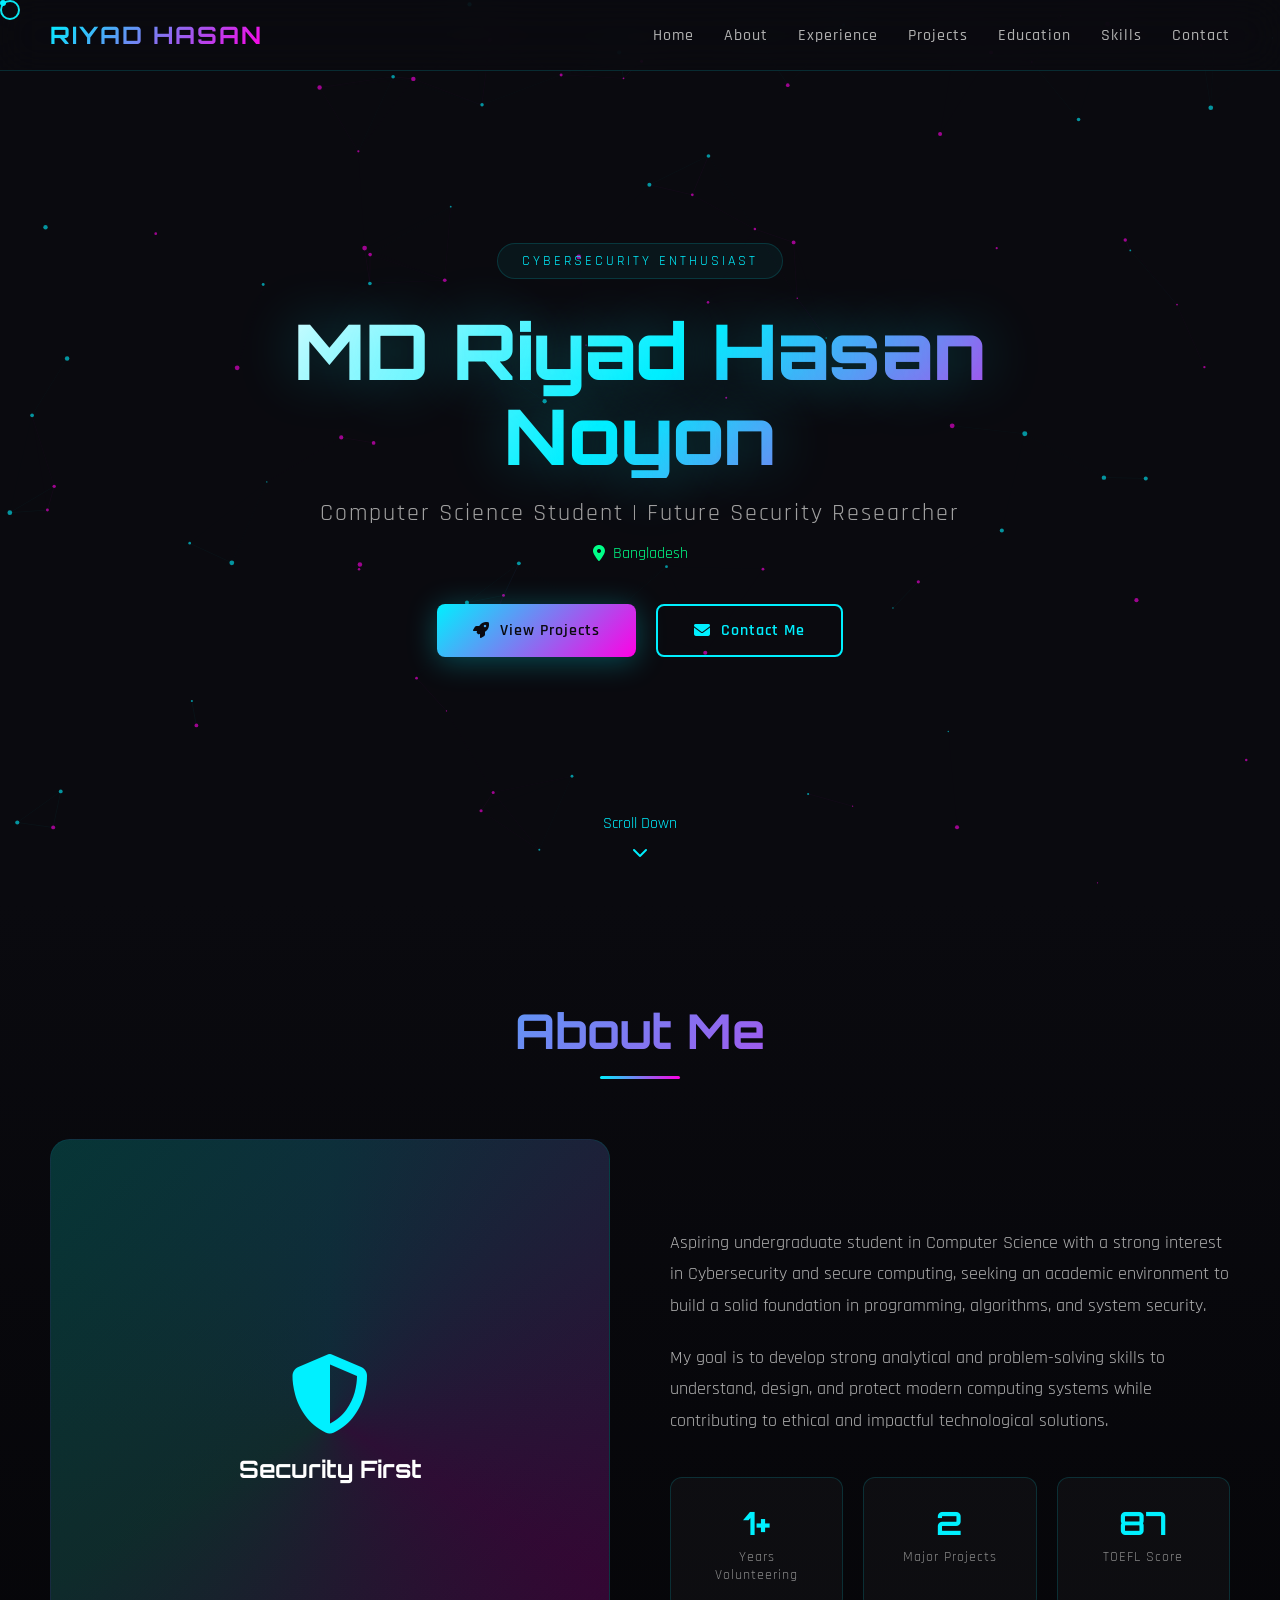
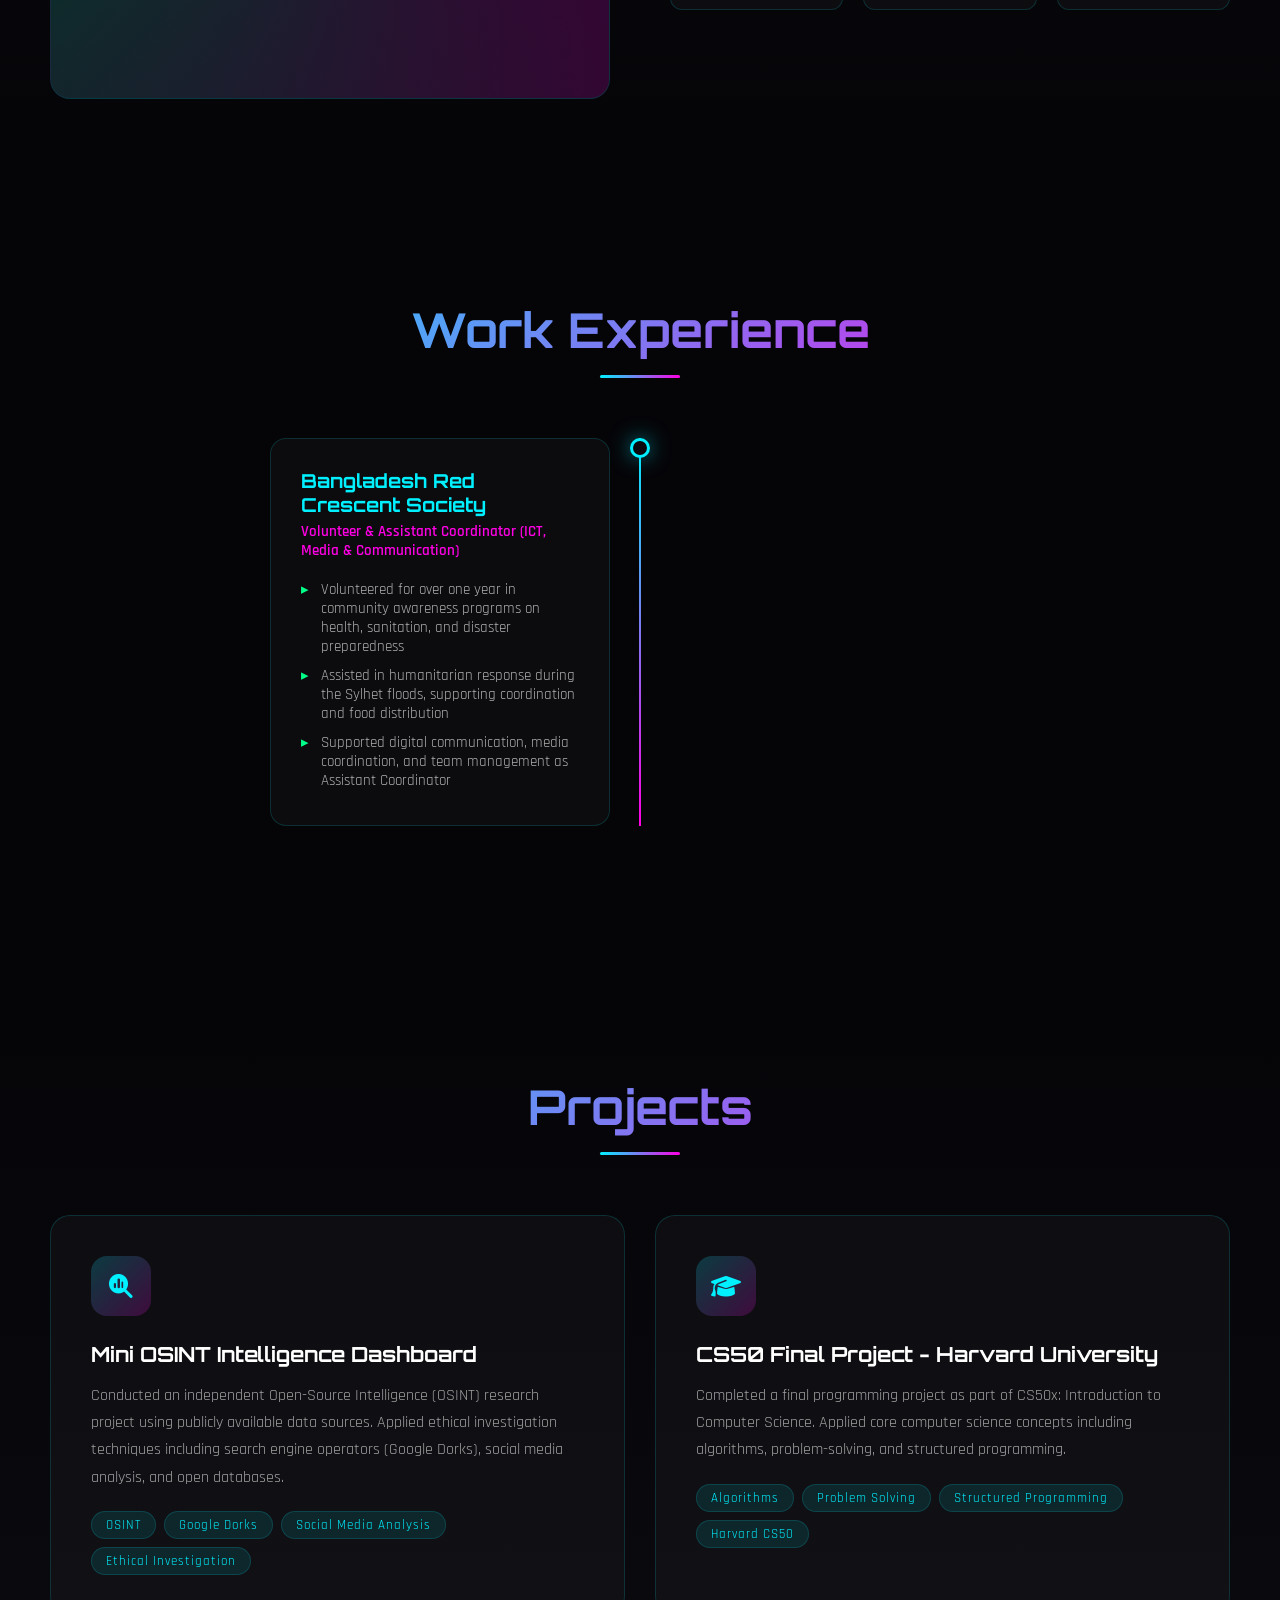
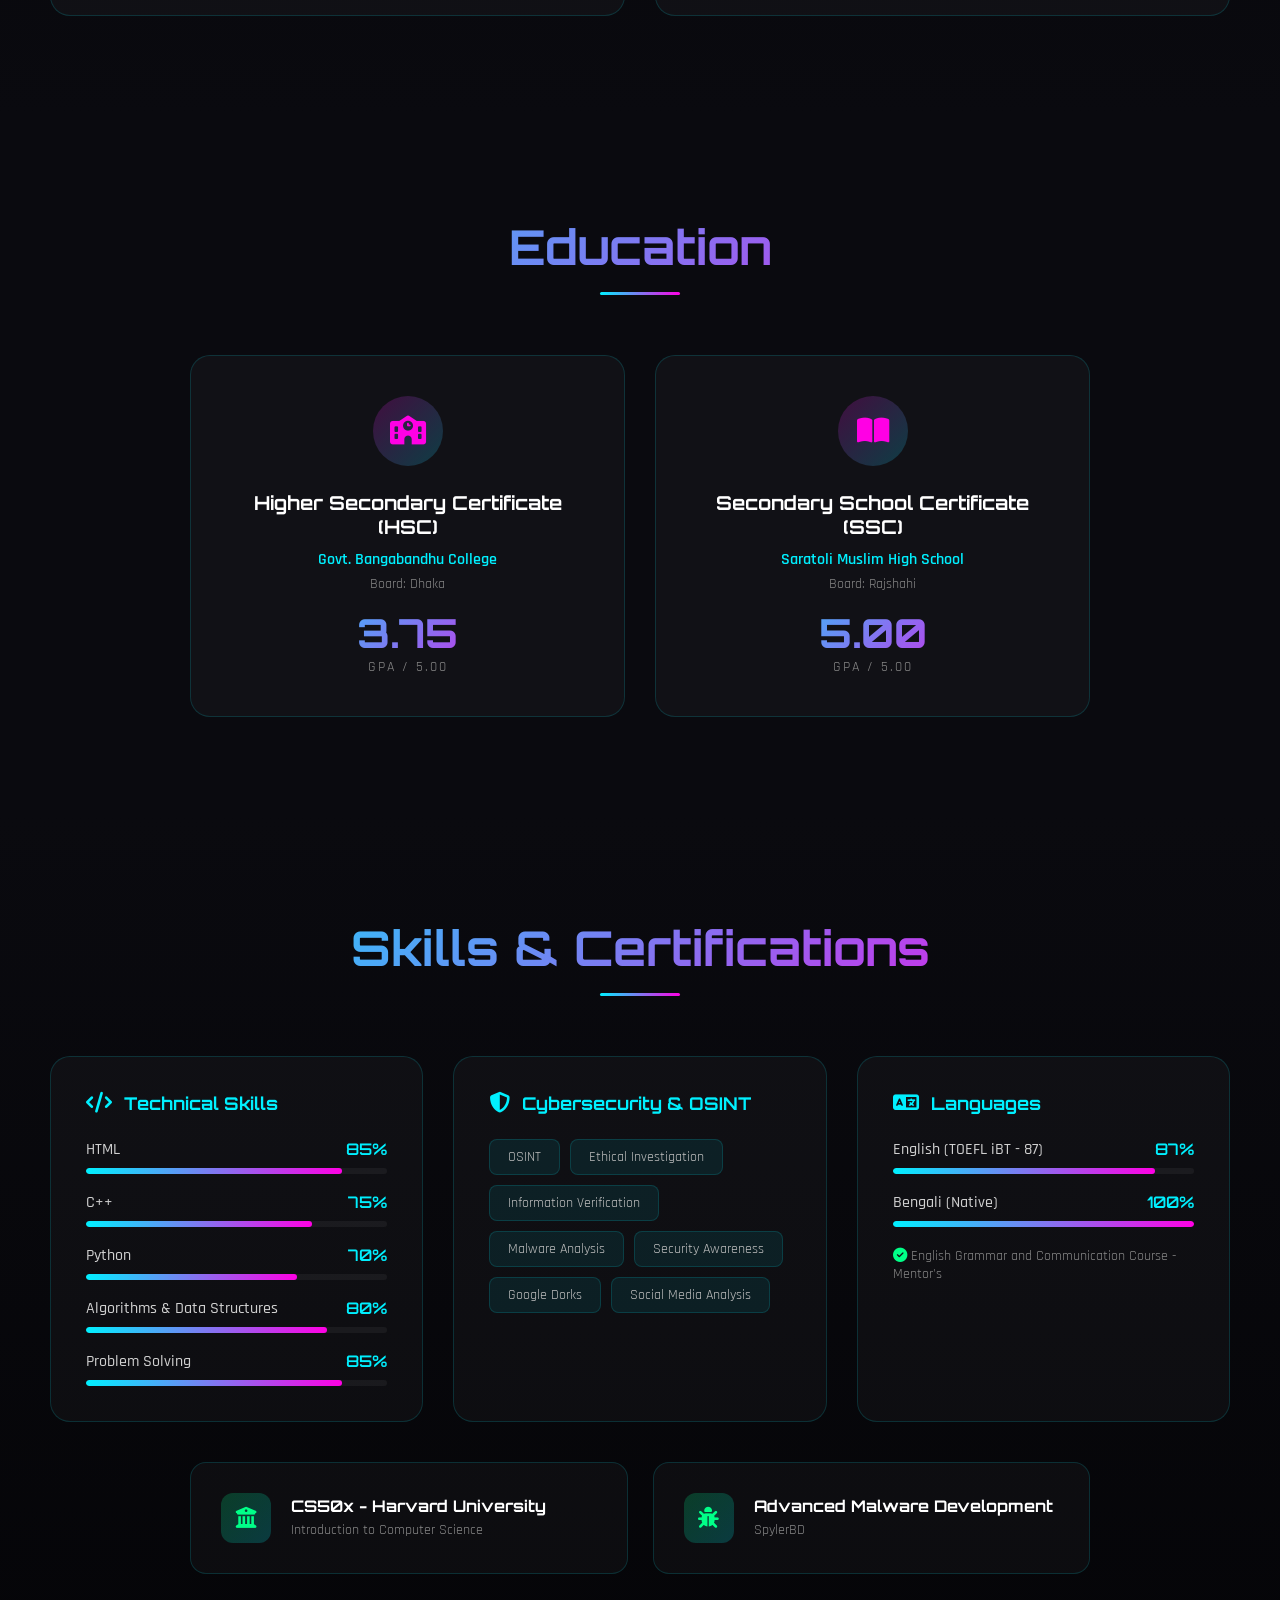
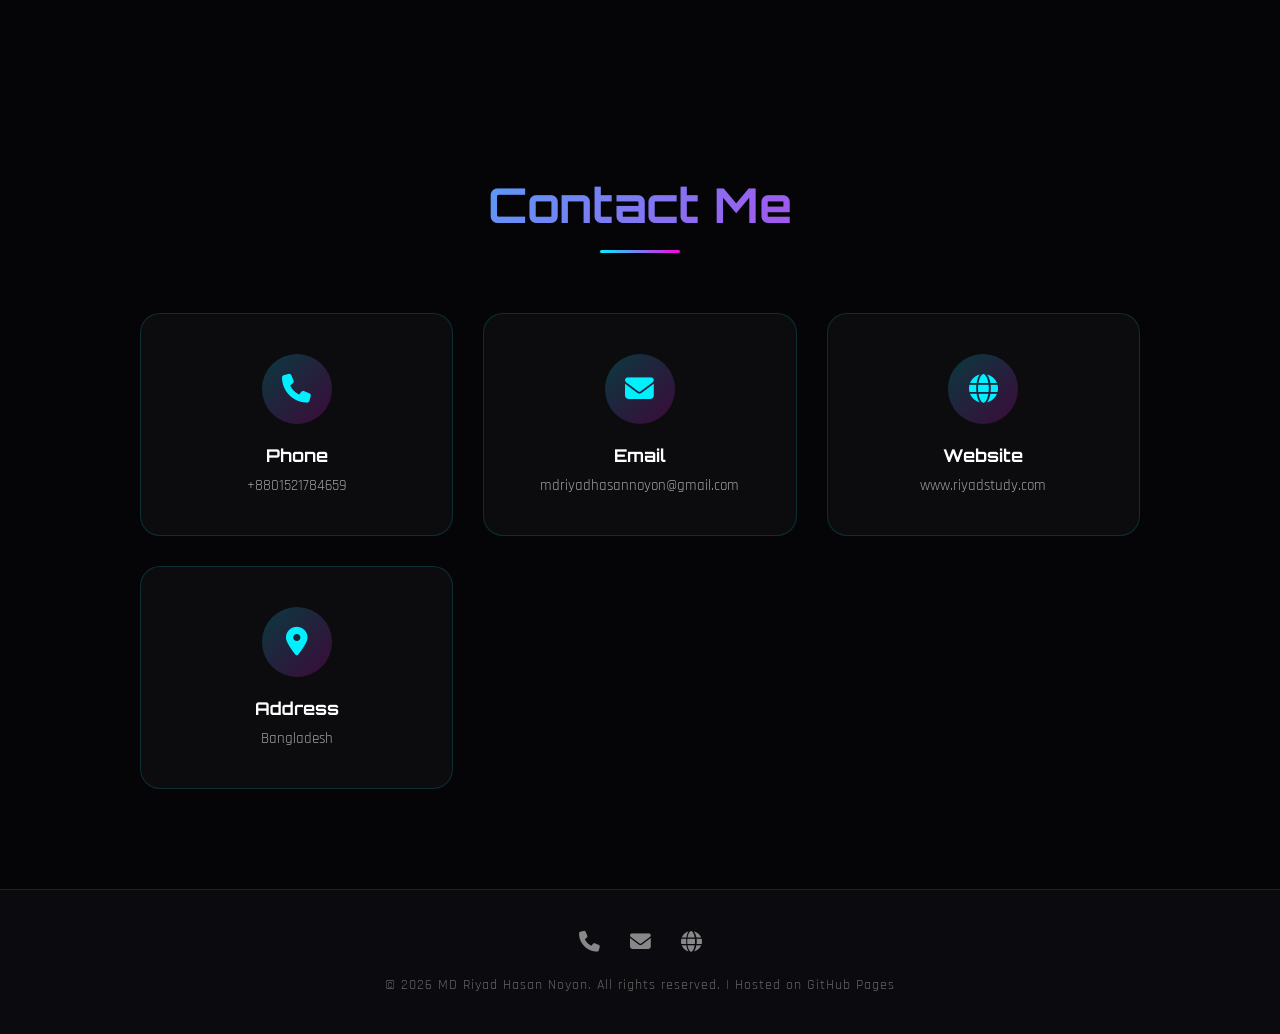
==== commit 0d0d9442: "Update index.html" ====
--- a/index.html
+++ b/index.html
@@ -1257,7 +1257,7 @@
             <a href="tel:+8801521784659" class="contact-card reveal">
                 <div class="contact-icon"><i class="fas fa-phone"></i></div>
                 <h3>Phone</h3>
-                <p>(+88) 01521784659</p>
+                <p>+8801521784659</p>
             </a>
             <a href="mailto:mdriyadhasannoyon@gmail.com" class="contact-card reveal">
                 <div class="contact-icon"><i class="fas fa-envelope"></i></div>
